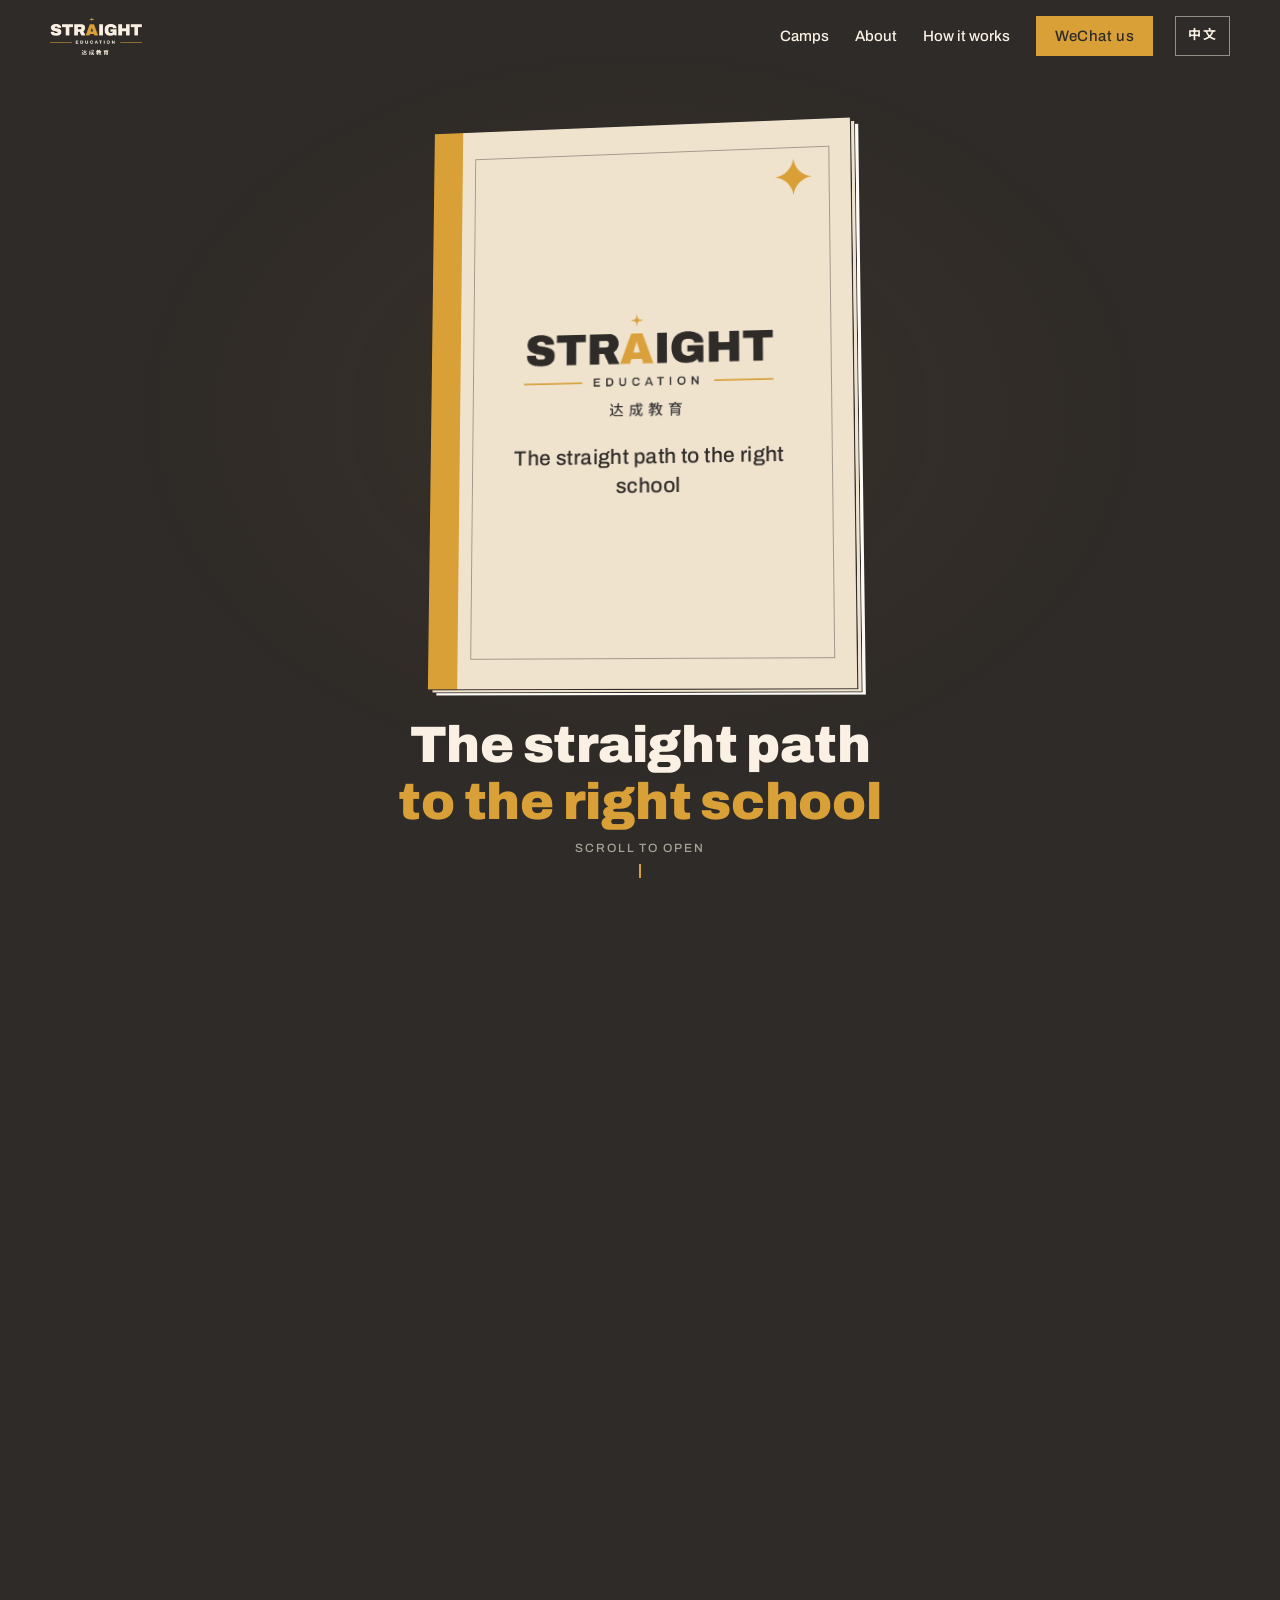
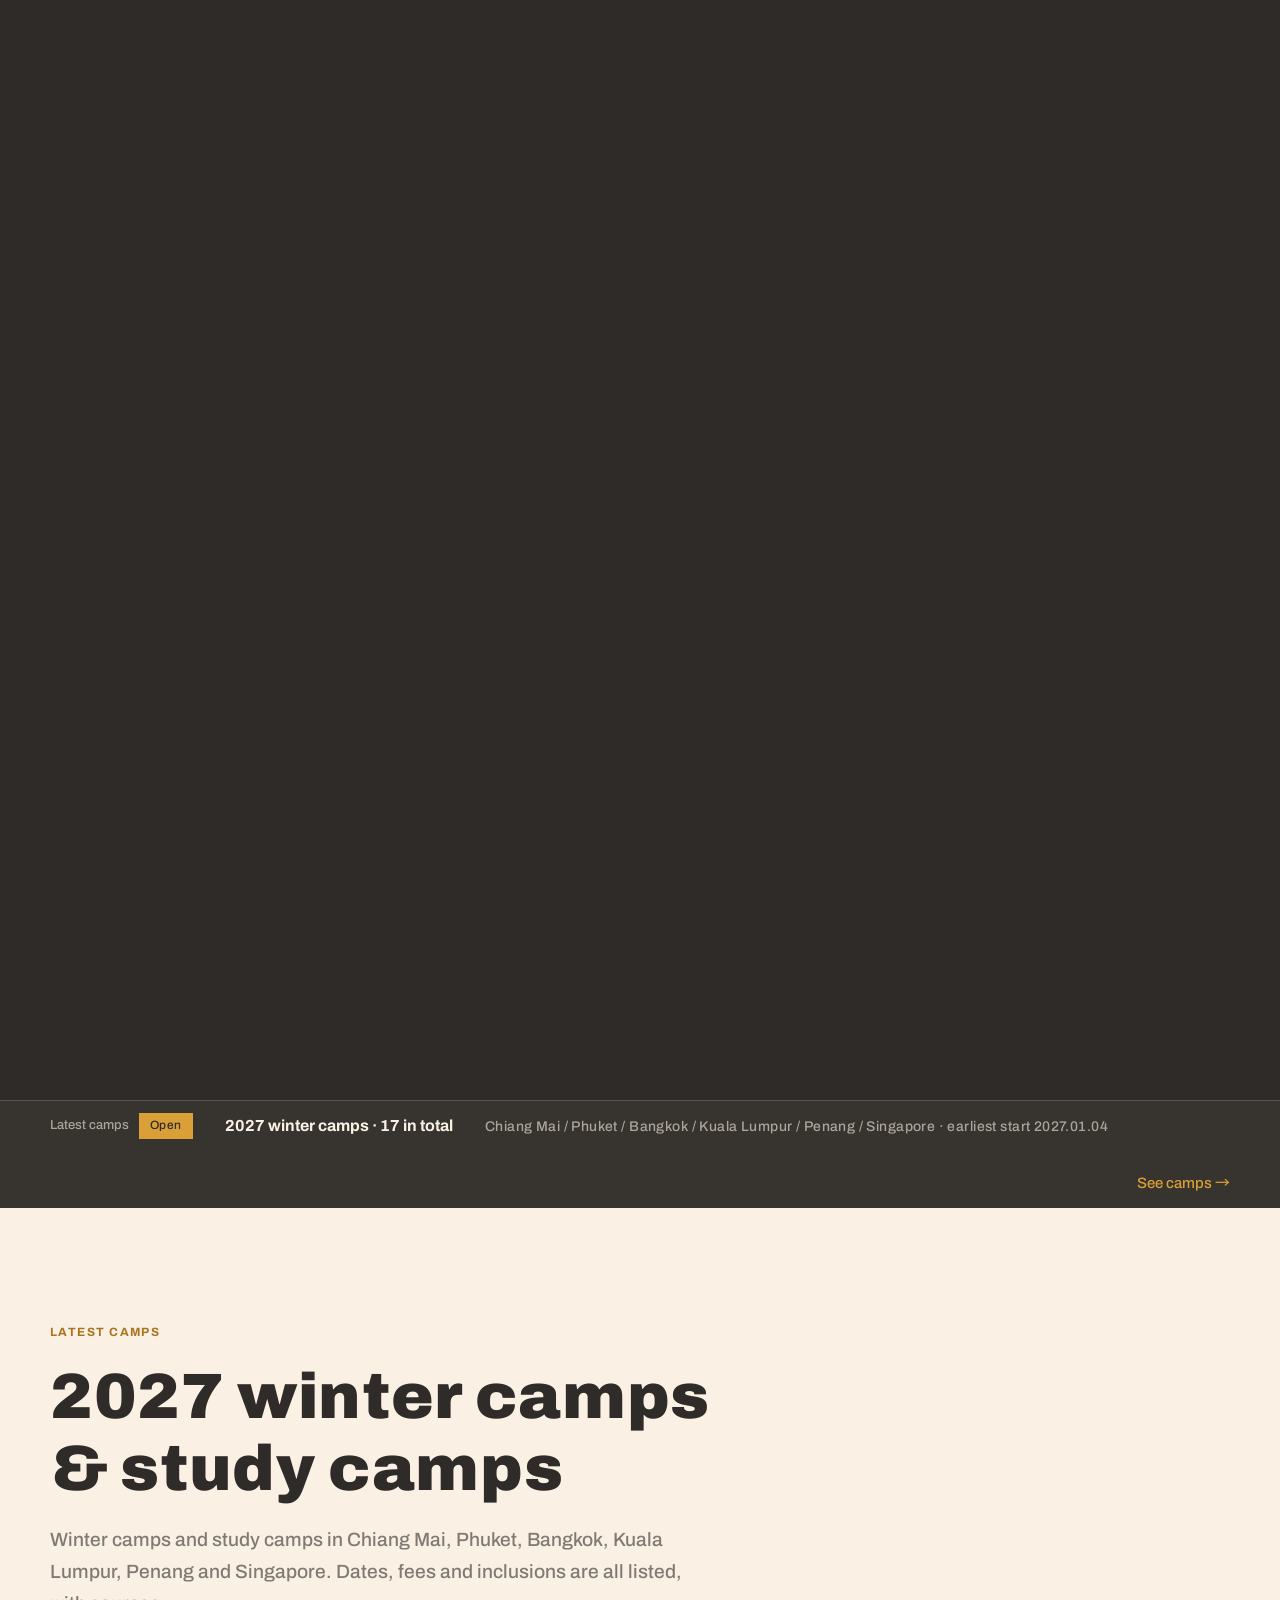
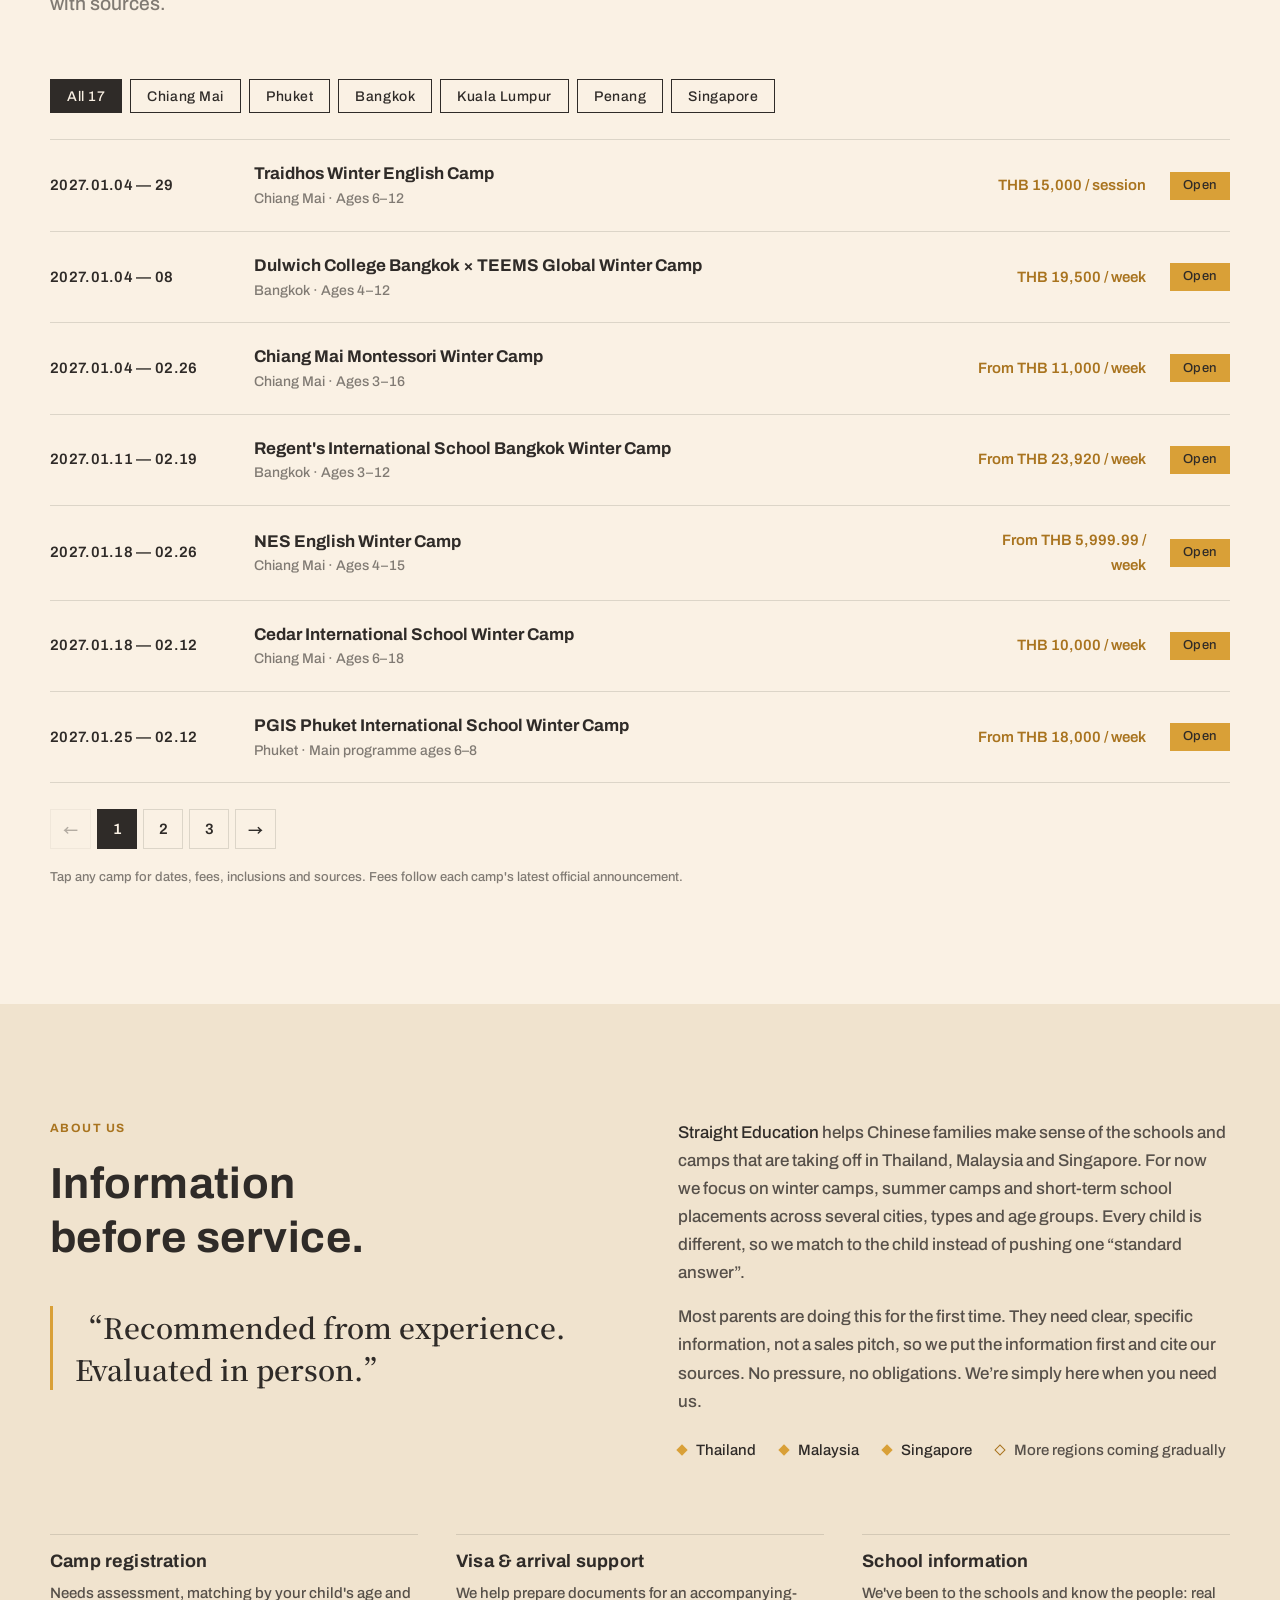
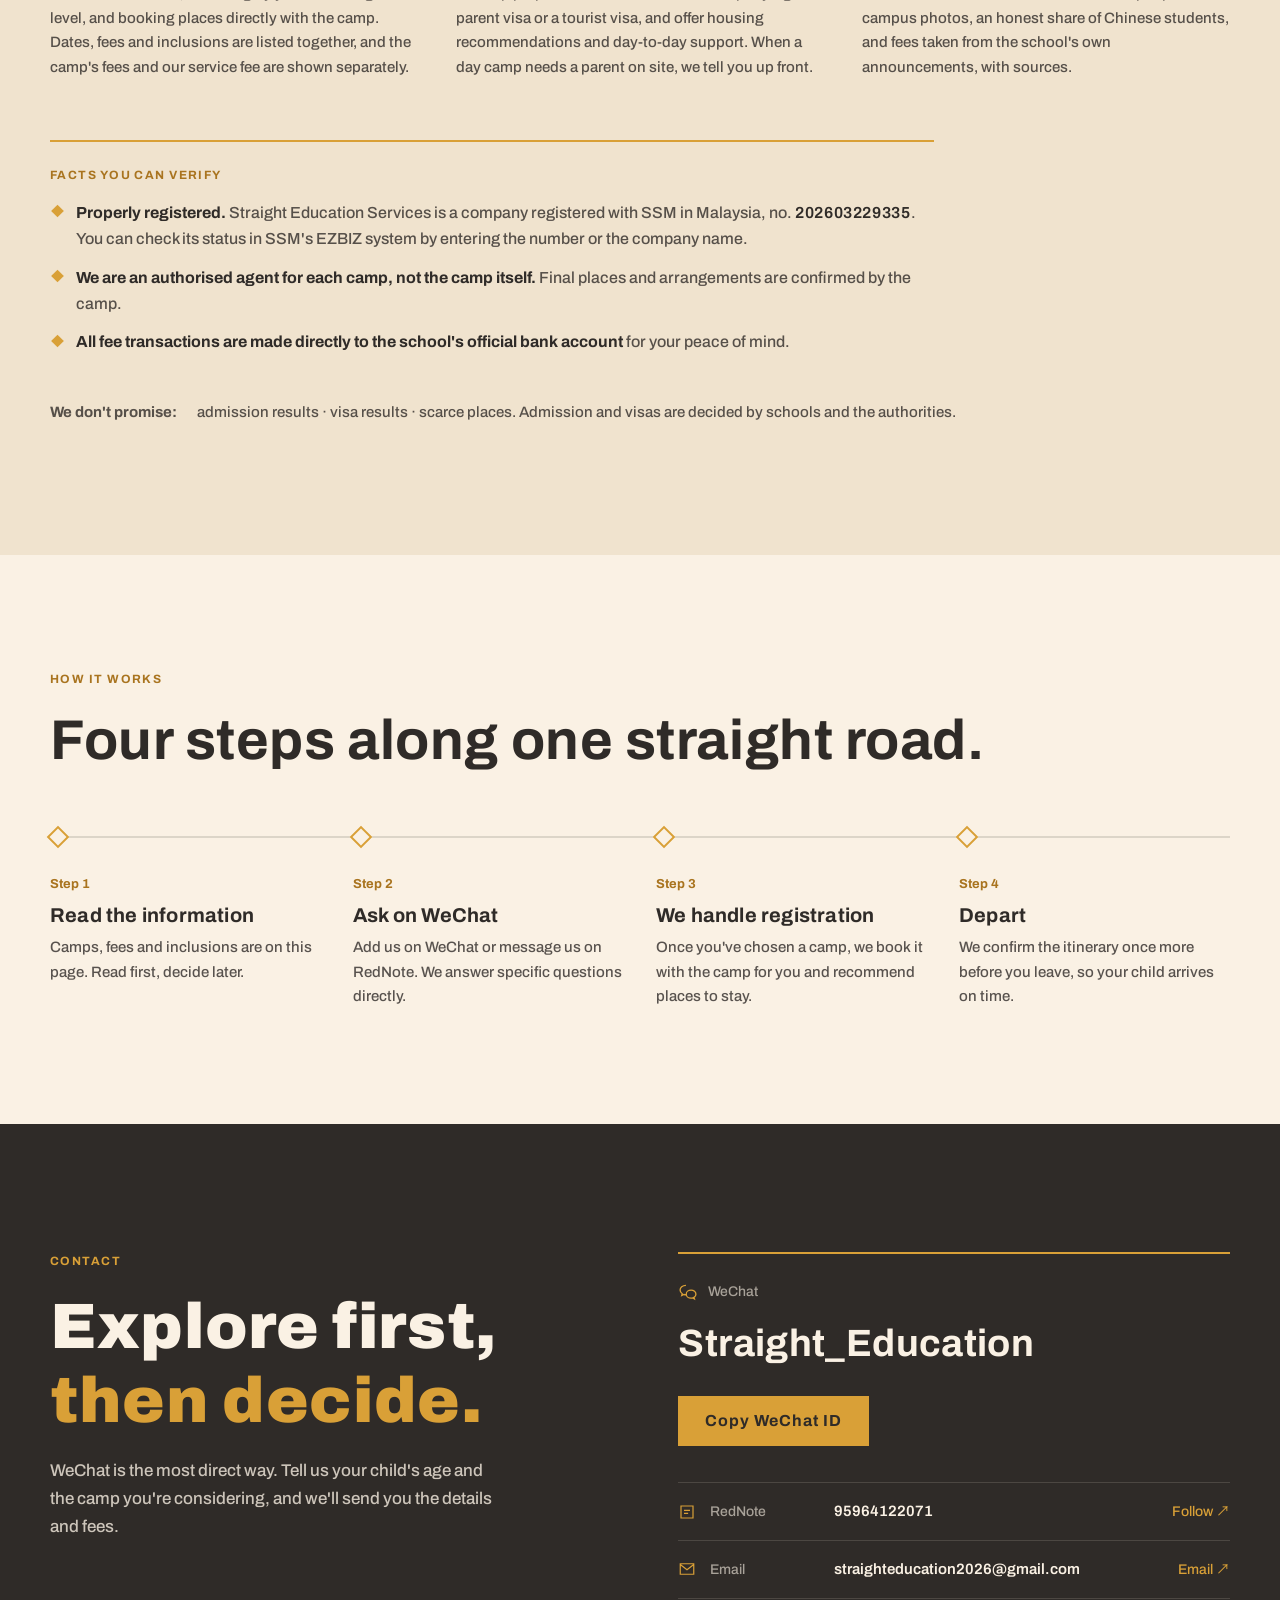
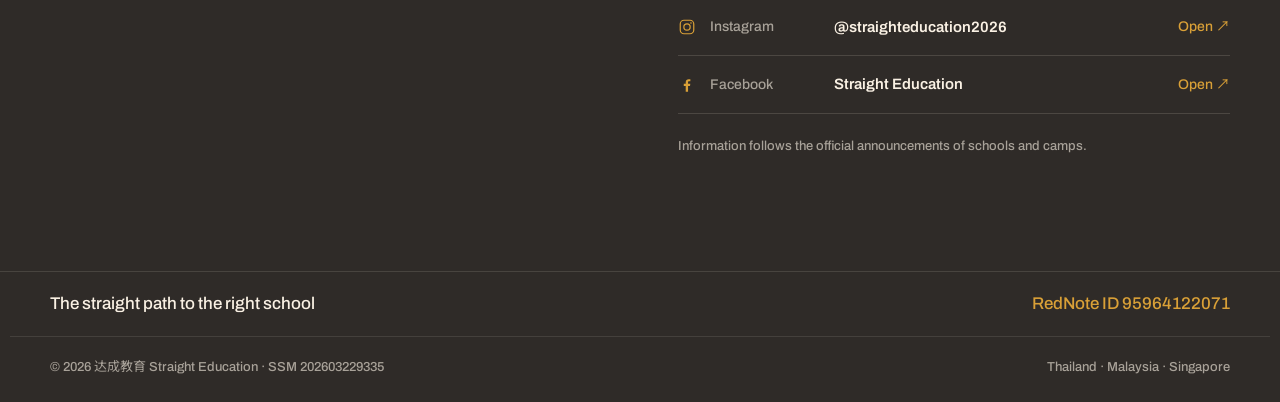
==== en/index.html @ a324c72c "Add files via upload" ====
<!doctype html>
<html lang="en">
<head>
<meta charset="utf-8">
<meta name="viewport" content="width=device-width, initial-scale=1, viewport-fit=cover">
<title>Straight Education 达成教育 · Winter Camps &amp; Study Camps in Thailand, Malaysia &amp; Singapore</title>
<meta name="description" content="Straight Education lists winter camps and study camps in Thailand, Malaysia and Singapore for Chinese families, and helps you find the right camp or school. Dates, fees and inclusions are all listed, with sources.">
<meta name="theme-color" content="#2F2B28">
<meta name="color-scheme" content="only light">
<meta name="supported-color-schemes" content="light">
<script>window.__lang="en";window.__static="en";</script>
<link rel="canonical" href="https://straighteducation.com/en/">
<link rel="alternate" hreflang="zh-CN" href="https://straighteducation.com/">
<link rel="alternate" hreflang="en" href="https://straighteducation.com/en/">
<link rel="alternate" hreflang="x-default" href="https://straighteducation.com/">
<meta name="robots" content="index, follow, max-image-preview:large">
<meta property="og:type" content="website">
<meta property="og:url" content="https://straighteducation.com/en/">
<meta property="og:site_name" content="达成教育 Straight Education">
<meta property="og:locale" content="en_US">
<meta property="og:locale:alternate" content="zh_CN">
<meta name="twitter:card" content="summary">
<script type="application/ld+json">{"@context":"https://schema.org","@type":"EducationalOrganization","name":"Straight Education 达成教育","alternateName":["Straight Education","Straight Education Services"],"url":"https://straighteducation.com/en/","logo":"https://straighteducation.com/assets/icon-light.png","description":"为中国家庭整理泰国、马来西亚与新加坡的游学营与择校信息。Winter camps, study camps and school information in Thailand, Malaysia and Singapore for Chinese families.","email":"straighteducation2026@gmail.com","areaServed":["TH","MY","SG","CN"],"knowsLanguage":["zh-CN","en"]}</script>
<meta name="keywords" content="Straight Education,winter camp,study camp,Thailand winter camp,Malaysia study camp,Singapore study camp,Chiang Mai,Phuket,Bangkok,Kuala Lumpur,Penang,达成教育">
<meta property="og:title" content="Straight Education · Winter &amp; Study Camps in Thailand, Malaysia &amp; Singapore">
<meta property="og:description" content="The straight path to the right school. Winter camps, study camps and school information in Thailand, Malaysia and Singapore.">
<meta property="og:image" content="https://straighteducation.com/assets/icon-light.png">
<link rel="icon" href="/assets/favicon.png">
<link rel="apple-touch-icon" href="/assets/apple-touch-icon.png">
<link rel="stylesheet" href="/fonts/fonts.css">
<!-- CJK web fonts load without blocking; phones fall back to PingFang / YaHei instantly (Google may be slow or blocked in mainland China) -->
<link rel="stylesheet" href="https://fonts.googleapis.com/css2?family=Noto+Sans+SC:wght@400;500;700;900&family=Noto+Serif+SC:wght@600&display=swap" media="print" onload="this.media='all'">
<link rel="stylesheet" href="/styles.css?v=202610061500">
<style>
  :root { color-scheme: only light; }
  html.pre-en body { visibility: hidden; }
  :root { --body: rgba(47, 43, 40, .8); }
  .dark { --body: rgba(250, 241, 228, .78); }
  p { color: var(--body); }
  [hidden] { display: none !important; }
  .seo-camps { list-style: none; margin: 0; padding: 0; }
  .seo-camps li { padding: 18px 0; border-bottom: 1px solid var(--ink-14); color: var(--body); line-height: 1.6 }
  .seo-camps strong { color: var(--ink) }


  /* language switch + English typography */
  .nav-right { display: flex; align-items: center; gap: 22px; }
  .lang { font-family: var(--en); font-weight: 700; font-size: 13px; letter-spacing: .1em; color: var(--cream); background: none; border: 1.5px solid rgba(250, 241, 228, .5); min-height: 40px; min-width: 54px; padding: 0 12px; cursor: pointer; transition: color .3s, border-color .3s, background .3s; }
  .lang:hover { border-color: var(--gold); color: var(--gold); }
  .nav.solid .lang, .nav.open .lang { color: var(--ink); border-color: rgba(47, 43, 40, .5); }
  .nav.solid .lang:hover, .nav.open .lang:hover { border-color: var(--deep-gold); color: var(--deep-gold); }
  html[lang="en"] { --sans: "Archivo", "Noto Sans SC", system-ui, -apple-system, "Segoe UI", sans-serif; }
  html[lang="en"] body { letter-spacing: 0; line-height: 1.65; }
  html[lang="en"] .stage-foot h1 { white-space: normal; text-wrap: balance; font-size: clamp(26px, 4vw, 54px); line-height: 1.12; max-width: 17em; margin: 0 auto; }
  html[lang="en"] .front .cv-line { white-space: normal; text-align: center; line-height: 1.4; letter-spacing: .02em; }
  html[lang="en"] .eyebrow, html[lang="en"] .proof-h { letter-spacing: .12em; text-transform: uppercase; font-family: var(--en); font-size: 12px; }
  html[lang="en"] .hint { text-transform: uppercase; }
  html[lang="en"] .camp-head h2, html[lang="en"] .about h2, html[lang="en"] .sec-title h2, html[lang="en"] .contact h2 { text-wrap: balance; }
  html[lang="en"] .quote { font-family: var(--serif), Georgia, serif; font-size: clamp(20px, 2.2vw, 28px); line-height: 1.5; }
  html[lang="en"] .crow .t { font-size: 17px; }
  html[lang="en"] .nav-links { gap: 26px; }
  html[lang="en"] .pgc h2, html[lang="en"] .pgc h3 { line-height: 1.2; }
  html[lang="en"] .book { font-size: calc(var(--W) / 18.5); }
  html[lang="en"] .pgc .kk b { white-space: normal; }

  /* ---------- nav ---------- */
  .skip { position: absolute; left: 12px; top: -60px; z-index: 100; background: var(--gold); color: var(--ink); padding: 10px 16px; font-weight: 700; text-decoration: none; }
  .skip:focus { top: 12px; }
  .nav { position: fixed; inset: 0 0 auto; z-index: 50; transition: background .4s, transform .45s var(--ease); }
  .nav .wrap { display: flex; align-items: center; justify-content: space-between; height: 72px; }
  .nav .brand { display: block; height: 38px; width: 100px; position: relative; }
  .nav .brand img { height: 38px; width: auto; position: absolute; left: 0; top: 0; transition: opacity .35s; }
  .nav .brand .on-light { opacity: 0; }
  .nav.scrolled:not(.solid):not(.open) { background: rgba(47, 43, 40, .97); }
  .nav.solid { background: rgba(250, 241, 228, .96); backdrop-filter: blur(10px); -webkit-backdrop-filter: blur(10px); }
  .nav.solid .brand .on-dark { opacity: 0; }
  .nav.solid .brand .on-light { opacity: 1; }
  .nav.hide { transform: translateY(-100%); }
  .progress { position: absolute; left: 0; right: 0; bottom: 0; height: 2px; background: var(--ink-14); opacity: 0; transition: opacity .4s; }
  .nav.solid .progress { opacity: 1; }
  .progress i { position: absolute; inset: 0; background: var(--gold); transform-origin: left; transform: scaleX(var(--p, 0)); }
  .nav-links { display: flex; align-items: center; gap: 32px; }
  .nav-links a { text-decoration: none; font-size: 15px; color: var(--cream); position: relative; padding: 8px 0; transition: color .3s; }
  .nav.solid .nav-links a { color: var(--ink); }
  .nav-links a:not(.chip)::after { content: ""; position: absolute; left: 0; right: 0; bottom: 0; height: 2px; background: var(--gold); transform: scaleX(0); transform-origin: left; transition: transform .35s var(--ease); }
  .nav-links a:not(.chip):hover::after, .nav-links a.active::after { transform: scaleX(1); }
  .nav-links .chip { color: var(--ink) !important; height: 40px; padding: 0 18px; }
  .menu-btn { display: none; background: none; border: 0; width: 44px; height: 44px; cursor: pointer; position: relative; }
  .menu-btn span { position: absolute; left: 11px; right: 11px; height: 2px; background: var(--cream); transition: transform .3s, top .3s, background .3s; }
  .nav.solid .menu-btn span, .nav.open .menu-btn span { background: var(--ink); }
  .menu-btn span:nth-child(1) { top: 17px; } .menu-btn span:nth-child(2) { top: 25px; }
  .nav.open .menu-btn span:nth-child(1) { top: 21px; transform: rotate(45deg); }
  .nav.open .menu-btn span:nth-child(2) { top: 21px; transform: rotate(-45deg); }

  /* ---------- shared ---------- */
  .split .ln { display: block; overflow: hidden; padding-bottom: .1em; margin-bottom: -.1em; }
  .split .ln > span { display: inline-block; transform: translateY(105%); transition: transform .9s var(--ease); transition-delay: calc(var(--i, 0) * .08s); }
  .split.in .ln > span { transform: none; }
  .hair { display: block; height: 1px; background: var(--line); transform-origin: left; transform: scaleX(0); transition: transform 1.1s var(--ease); transition-delay: var(--d, 0s); }
  .in .hair, .hair.in { transform: scaleX(1); }
  .eyebrow { font-family: var(--sans); letter-spacing: .08em; font-size: 14px; font-weight: 700; }
  section.block { padding: clamp(72px, 9vw, 120px) 0; position: relative; }
  .sec-title { margin-bottom: clamp(32px, 4vw, 52px); }
  .copied { background: var(--ink) !important; border-color: var(--ink) !important; color: var(--gold) !important; }
  .dark .copied { background: var(--cream) !important; border-color: var(--cream) !important; color: var(--ink) !important; }

  /* ---------- hero: a book whose pages turn as you scroll (dark ground) ---------- */
  .hero { position: relative; }
  .book-scroll { position: relative; height: 300vh; }
  .stage { position: sticky; top: 0; height: 100vh; height: 100svh; overflow: hidden; -webkit-perspective: 2600px; perspective: 2600px; perspective-origin: 50% 35%;
    --o0: 0; --g: 0; --hint: 1; --R: 1.32; --W: min(44vw, 430px, calc((100svh - 330px) / 1.32));
    display: flex; flex-direction: column; align-items: center; padding-top: 88px; }
  .stage-top { position: relative; z-index: 3; text-align: center; padding: 0 var(--gutter); }
  .stage-top .kicker { margin: 0 0 12px; font-size: 14px; color: var(--cream); display: inline-flex; align-items: center; gap: 10px; }
  .stage-top .kicker .star { width: 18px; height: 18px; color: var(--gold); }
  .stage-top .kicker .en { font-size: 11px; font-weight: 700; color: var(--cream-60); }
  .stage-top h1 { font-size: clamp(30px, 5vw, 68px); font-weight: 900; line-height: 1.15; color: var(--cream); letter-spacing: -.005em; word-break: keep-all; white-space: nowrap; }
  .stage-top h1 .gold { color: var(--gold); }
  .stage-foot { position: relative; z-index: 3; text-align: center; padding: 0 var(--gutter) 22px; }
  .stage-foot h1 { font-size: clamp(30px, 4.6vw, 62px); font-weight: 900; line-height: 1.15; color: var(--cream); letter-spacing: -.005em; word-break: keep-all; white-space: nowrap; }
  .stage-foot h1 .gold { color: var(--gold); }
  .stage-foot .ln { display: inline-block; overflow: hidden; vertical-align: top; padding-bottom: .1em; }
  .stage-foot .ln > span { display: inline-block; transform: translateY(105%); transition: transform 1s var(--ease); }
  .stage-foot .ln:nth-child(2) > span { transition-delay: .15s; }
  .hero.ready .stage-foot .ln > span { transform: none; }
  .glow { position: absolute; left: 50%; top: 46%; width: calc(var(--W) * 4.4); height: calc(var(--W) * 3.2); transform: translate(-50%, -50%) scale(calc(.55 + var(--g) * .55)); opacity: calc(.18 + var(--g) * .82);
    background: radial-gradient(closest-side, rgba(217, 160, 55, .36), rgba(217, 160, 55, .12) 55%, rgba(217, 160, 55, 0) 100%); pointer-events: none; z-index: 1; }
  .book-wrap { transform-style: preserve-3d; position: relative; z-index: 2; flex: 1; width: 100%; display: flex; align-items: center; justify-content: center; margin: 6px 0 4px; }
  .book { position: relative; width: var(--W); height: calc(var(--W) * var(--R)); transform-style: preserve-3d; -webkit-transform-style: preserve-3d; font-size: calc(var(--W) / 17);
    transform: translateX(calc(var(--W) * .5 * var(--o0))) rotateX(calc((1 - var(--o0)) * 9deg)) rotateY(calc((1 - var(--o0)) * -10deg)); }
  .pg, .face { --body: rgba(47, 43, 40, .8); --fg: var(--ink); --fg-2: var(--ink-60); --line: var(--ink-14); --stroke: var(--ink); --accent: var(--deep-gold); color: var(--ink); }
  .pg { position: absolute; inset: 0; background: var(--card); border: 1.5px solid var(--ink); }
  .pg.under1 { transform: translate(4px, 3px); background: var(--sand); }
  .pg.under2 { transform: translate(8px, 6px); background: var(--card); }
  .leaf { position: absolute; inset: 0; transform-origin: left center; transform-style: preserve-3d; -webkit-transform-style: preserve-3d; will-change: transform; }
  .leaf.l0 { transform: translateZ(2px) rotateY(calc(var(--o0) * -180deg)); }
  .stage.idle .leaf.l0 { animation: peek 3.6s ease-in-out infinite; }
  @keyframes peek { 0%, 100% { transform: translateZ(2px) rotateY(0); } 45% { transform: translateZ(2px) rotateY(-11deg); } }
  .face { position: absolute; inset: 0; backface-visibility: hidden; -webkit-backface-visibility: hidden; transform: rotateY(0deg) translateZ(1px); -webkit-transform: rotateY(0deg) translateZ(1px); border: 1.5px solid var(--ink); background: var(--card); }
  .face.b { transform: rotateY(180deg) translateZ(1px); -webkit-transform: rotateY(180deg) translateZ(1px); }
  /* belt and braces: never rely only on backface-visibility (Safari) — hide whichever side faces away */
  .stage.flipped .leaf .front { visibility: hidden; }
  .stage:not(.flipped) .leaf .face.b { visibility: hidden; }
  .pgc { padding: 8% 9%; display: flex; flex-direction: column; justify-content: center; gap: .55em; }
  .pg.base { display: flex; flex-direction: column; justify-content: center; gap: .55em; padding: 8% 9%; }
  .pgc h2, .pgc h3 { font-size: 1.55em; line-height: 1.3; font-weight: 900; }
  .pgc h3 .gold { color: var(--deep-gold); }
  .pgc .sub { font-size: 1em; color: var(--body); margin: 0; line-height: 1.65; }
  .pgc .lbl { font-size: .95em; color: var(--ink-60); display: flex; align-items: center; gap: .6em; flex-wrap: wrap; margin: 0; }
  .pgc .lbl .chip { height: 1.9em; font-size: .85em; padding: 0 .8em; }
  .pgc .kk { display: flex; align-items: center; flex-wrap: wrap; gap: .3em .6em; font-size: .95em; margin: 0; }
  .pgc .kk b { white-space: nowrap; }
  .pgc .kk .star { width: 1.3em; height: 1.3em; color: var(--gold); flex: none; }
  .pgc .kk .en { font-size: .8em; font-weight: 700; color: var(--ink-60); }
  .pgc .btns { display: flex; gap: .6em; flex-wrap: wrap; margin-top: .5em; }
  .pgc .btn { min-height: 2.9em; padding: 0 1.1em; font-size: 1em; white-space: nowrap; }
  .pgc .regions { margin-top: .3em; font-size: .95em; gap: .3em 1em; }
  .city { margin: 0 0 .25em; display: flex; align-items: baseline; gap: .6em; flex-wrap: wrap; }
  .city b { font-size: 1.25em; font-weight: 900; }
  .city .en { font-size: .78em; font-weight: 700; color: var(--ink-60); letter-spacing: .1em; }
  .city .n { margin-left: auto; font-family: var(--en); font-weight: 700; color: var(--deep-gold); font-size: .95em; }
  .cl { list-style: none; margin: 0 0 .9em; padding: 0; display: grid; gap: .15em; font-size: .95em; }
  .cl li { position: relative; padding-left: 1.3em; line-height: 1.6; }
  .cl li::before { content: ""; position: absolute; left: .15em; top: .78em; width: .45em; height: .45em; background: var(--gold); transform: translateY(-50%) rotate(45deg); }
  .steps-b { list-style: none; margin: 0; padding: 0; display: grid; gap: .7em; counter-reset: sb; }
  .steps-b li { counter-increment: sb; position: relative; padding-left: 2.3em; line-height: 1.5; }
  .steps-b li::before { content: counter(sb); position: absolute; left: 0; top: -.05em; width: 1.6em; height: 1.6em; display: grid; place-items: center; background: var(--gold); color: var(--ink); font-family: var(--en); font-weight: 700; font-size: .85em; }
  .steps-b b { display: block; font-weight: 700; }
  .steps-b span { font-size: .9em; color: var(--body); }
  .wx-id { font-family: var(--en); font-weight: 700; font-size: 1.35em; margin: 0; word-break: break-all; }
  .front { background: var(--sand); display: flex; flex-direction: column; align-items: center; justify-content: center; gap: 1.1em; padding: 12% 10% 10% 14%; }
  .front::before { content: ""; position: absolute; left: 0; top: 0; bottom: 0; width: 7%; background: var(--gold); }
  .front::after { content: ""; position: absolute; inset: 5% 5% 5% 10%; border: 1px solid rgba(47, 43, 40, .4); pointer-events: none; }
  .front img { width: 78%; height: auto; position: relative; z-index: 1; }
  .front .cv-line { font-size: .9em; font-weight: 500; letter-spacing: .06em; white-space: nowrap; position: relative; z-index: 1; }
  .front .cv-star { position: absolute; right: 9%; top: 7%; width: 1.6em; height: 1.6em; color: var(--gold); z-index: 1; }
  .ribbon { position: absolute; right: 14%; bottom: -7%; width: 7%; height: 14%; background: var(--gold); clip-path: polygon(0 0, 100% 0, 100% 100%, 50% 80%, 0 100%); z-index: 0; }
  .gutter { position: absolute; left: 0; top: 2%; bottom: 2%; width: 2px; margin-left: -1px; background: var(--gold); opacity: var(--g); z-index: 9; pointer-events: none; }
  .spark { position: absolute; z-index: 3; width: 14px; height: 14px; color: var(--gold); opacity: 0; pointer-events: none; }
  .stage.lit .spark { animation: rise 5s ease-in-out infinite; animation-delay: var(--d); }
  @keyframes rise { 0% { opacity: 0; transform: translateY(24px) scale(.4) rotate(0); } 25% { opacity: .95; } 100% { opacity: 0; transform: translateY(-90px) scale(1.1) rotate(80deg); } }
  .hint { margin: 8px 0 0; font-size: 12px; color: var(--cream-60); letter-spacing: .16em; opacity: var(--hint); pointer-events: none; }
  .hint i { display: block; width: 1.5px; height: 14px; background: var(--gold); margin: 5px auto 0; transform-origin: top; animation: cue 2.4s var(--ease) infinite; }
  @keyframes cue { 0% { transform: scaleY(0); opacity: 1; } 60% { transform: scaleY(1); opacity: 1; } 100% { transform: scaleY(1); opacity: 0; } }
  .next-bar { position: relative; z-index: 2; display: block; text-decoration: none; color: var(--cream); border-top: 1px solid rgba(250, 241, 228, .16); background: rgba(250, 241, 228, .04); transition: background .35s; }
  .next-bar .wrap { display: flex; align-items: center; gap: clamp(14px, 2.5vw, 32px); min-height: 72px; padding-top: 12px; padding-bottom: 12px; flex-wrap: wrap; }
  .nb-label { display: inline-flex; align-items: center; gap: 10px; font-size: 13px; color: var(--cream-60); }
  .nb-label .chip { height: 26px; font-size: 12px; padding: 0 10px; }
  .nb-title { font-weight: 700; font-size: 16px; }
  .nb-meta { font-family: var(--en); font-weight: 500; font-size: 14px; color: var(--cream-60); letter-spacing: .03em; }
  .nb-go { margin-left: auto; color: var(--gold); font-weight: 500; font-size: 15px; white-space: nowrap; }
  .nb-go .arrow { display: inline-block; transition: transform .3s var(--ease); }
  .next-bar:hover { background: rgba(250, 241, 228, .08); }
  .next-bar:hover .nb-go .arrow { transform: translateX(5px); }
  .stagger > * { opacity: 0; transform: translateY(12px); transition: opacity .7s var(--ease), transform .7s var(--ease); transition-delay: calc(var(--k, 0) * .07s + .35s); }
  .hero.ready .stagger > * { opacity: 1; transform: none; }
  .no-motion .book-scroll { height: auto; }
  .no-motion .stage { position: relative; height: auto; min-height: 100svh; padding-bottom: 20px; }
  .no-motion .hint { display: none; }
  .no-motion .book { animation: none; }
  .no-motion .stage.idle .leaf.l0 { animation: none; }
  .no-motion .stage-foot .ln > span { transform: none; }

  /* ---------- latest camp (section 2, cream) ---------- */
  .camp-head { margin-bottom: clamp(36px, 5vw, 60px); }
  .camp-head .eyebrow { display: flex; gap: 12px; align-items: center; }
  .camp-head h2 { font-size: clamp(34px, 5vw, 64px); font-weight: 900; line-height: 1.12; word-break: keep-all; text-wrap: balance; }
  .camp-head h2 .loc { color: var(--deep-gold); }
  .camp-head .title-en { font-family: var(--en); font-weight: 600; letter-spacing: .14em; text-transform: uppercase; font-size: 13px; color: var(--ink-60); margin-top: 14px; }
  .spec { margin: 0; border-top: 2px solid var(--gold); }
  .spec > div { display: grid; grid-template-columns: 84px 1fr; gap: 16px; align-items: baseline; padding: 15px 0; border-bottom: 1px solid var(--ink-14); }
  .spec dt { font-size: 14px; color: var(--ink-60); }
  .spec dd { margin: 0; font-family: var(--en); font-weight: 600; font-size: clamp(17px, 1.5vw, 20px); color: var(--ink); letter-spacing: .02em; }
  .spec dd.zh { font-family: var(--sans); font-weight: 500; font-size: 15px; letter-spacing: 0; line-height: 1.6; }
  .spec dd.price { color: var(--deep-gold); }
  .stagger > * { opacity: 0; transform: translateY(12px); transition: opacity .7s var(--ease), transform .7s var(--ease); transition-delay: calc(var(--k, 0) * .07s + .35s); }
  .hero.ready .stagger > * { opacity: 1; transform: none; }

  /* ---------- camp details ---------- */
  .detail { display: grid; grid-template-columns: 1fr 1.05fr; gap: clamp(36px, 6vw, 96px); align-items: start; }
  .detail h2 { font-size: clamp(28px, 3.4vw, 44px); line-height: 1.25; }
  .detail .summary { font-size: 17px; margin: 18px 0 0; max-width: 32em; }
  .kv { margin: 30px 0 0; }
  .kv > div { display: grid; grid-template-columns: 96px 1fr; gap: 16px; padding: 16px 0; border-top: 1px solid var(--ink-14); }
  .kv > div:last-child { border-bottom: 1px solid var(--ink-14); }
  .kv dt { font-weight: 500; font-size: 15px; }
  .kv dd { margin: 0; color: var(--body); font-size: 15px; }
  .detail .actions { display: flex; flex-wrap: wrap; gap: 12px; margin-top: 30px; }
  .detail .src { font-size: 13px; color: var(--ink-60); margin-top: 16px; }
  .detail .dtable { font-size: 15px; }
  .detail .dtable td:first-child { width: 26%; font-weight: 500; white-space: nowrap; }
  .dtable .dt { white-space: nowrap; }
  .detail .dtable tbody tr { opacity: 0; transform: translateY(8px); transition: opacity .6s var(--ease), transform .6s var(--ease); transition-delay: calc(var(--k, 0) * .07s + .1s); }
  .detail .in .dtable tbody tr, .no-motion .detail .dtable tbody tr { opacity: 1; transform: none; }
  .camp-photo { grid-column: 1 / -1; aspect-ratio: 21 / 9; overflow: hidden; background: var(--ink); }
  .camp-photo img { width: 100%; height: 100%; object-fit: cover; }
  .more-camps { margin-top: clamp(56px, 7vw, 88px); }
  .more-camps h3 { font-size: 15px; margin: 0 0 6px; }
  .filters { display: flex; flex-wrap: wrap; gap: 8px; margin-bottom: 26px; }
  .filters .chip { cursor: pointer; background: none; font-family: inherit; }
  .filters .chip:hover { border-color: var(--deep-gold); }
  .filters .chip.on { background: var(--ink); color: var(--cream); border-color: var(--ink); }
  .clist { border-bottom: 1px solid var(--ink-14); }
  .crow { width: 100%; display: grid; grid-template-columns: 180px 1fr 180px auto; gap: 24px; align-items: center; padding: 22px 0; background: none; border: 0; border-top: 1px solid var(--ink-14); text-align: left; cursor: pointer; font: inherit; color: var(--ink); }
  .crow .when { font-family: var(--en); font-weight: 600; font-size: 15px; color: var(--ink); letter-spacing: .02em; }
  .crow .t { font-size: 18px; font-weight: 700; line-height: 1.4; transition: transform .4s var(--ease), color .3s; }
  .crow .t small { display: block; font-size: 14px; font-weight: 400; color: var(--ink-60); margin-top: 3px; }
  .crow .pr { font-family: var(--en); font-weight: 600; font-size: 15px; color: var(--deep-gold); text-align: right; }
  .crow:hover .t { transform: translateX(6px); color: var(--deep-gold); }
  .crow.past { opacity: .55; }
  .pager { display: flex; align-items: center; gap: 6px; margin-top: 26px; font-family: var(--en); }
  .pager[hidden] { display: none; }
  .pager button { min-width: 40px; height: 40px; padding: 0 12px; border: 1px solid var(--ink-14); background: none; color: var(--ink); font: 600 15px var(--en); cursor: pointer; transition: border-color .2s, background .2s, color .2s; }
  .pager button:hover:not(:disabled):not(.on) { border-color: var(--deep-gold); color: var(--deep-gold); }
  .pager button.on { background: var(--ink); border-color: var(--ink); color: var(--cream); cursor: default; }
  .pager button:disabled { opacity: .35; cursor: default; }
  .clist-note { font-size: 13px; color: var(--ink-60); margin: 18px 0 0; }

  dialog.camp-dlg { border: 0; border-top: 6px solid var(--gold); padding: clamp(28px, 4vw, 48px); max-width: min(1000px, calc(100vw - 32px)); width: 100%; background: var(--cream); color: var(--ink); max-height: calc(100vh - 40px); }
  dialog.camp-dlg::backdrop { background: rgba(47, 43, 40, .6); }
  dialog.camp-dlg[open] { animation: dlg .4s var(--ease); }
  @keyframes dlg { from { opacity: 0; transform: translateY(14px); } }
  dialog .dtable tbody tr { opacity: 1 !important; transform: none !important; }
  .dlg-close { position: absolute; right: 8px; top: 8px; width: 44px; height: 44px; border: 0; background: none; color: var(--ink); cursor: pointer; font-size: 26px; }
  .gallery { grid-column: 1 / -1; display: grid; grid-template-columns: repeat(auto-fill, minmax(140px, 1fr)); gap: 8px; }
  .gallery img { aspect-ratio: 1; object-fit: cover; width: 100%; }

  /* ---------- about (sand) ---------- */
  .about { background: var(--sand); }
  .about-grid { display: grid; grid-template-columns: 1fr 1fr; gap: clamp(36px, 6vw, 96px); align-items: start; }
  .about h2 { font-size: clamp(28px, 3.4vw, 44px); line-height: 1.25; }
  .about .copy p { font-size: 17px; margin: 0 0 16px; }
  .about .copy p strong { color: var(--ink); font-weight: 500; }
  .quote { margin: clamp(28px, 4vw, 40px) 0 0; padding-left: 22px; border-left: 3px solid var(--gold); font-family: var(--serif); font-weight: 600; font-size: clamp(22px, 2.4vw, 30px); line-height: 1.6; color: var(--ink); }
  .does { display: grid; grid-template-columns: repeat(3, 1fr); gap: clamp(24px, 3vw, 40px); margin-top: clamp(48px, 6vw, 72px); }
  .does h3 { font-size: 18px; margin: 16px 0 8px; }
  .does p { font-size: 15px; margin: 0; }
  .proof { margin-top: clamp(40px, 5vw, 60px); padding-top: 24px; border-top: 2px solid var(--gold); max-width: 52em; }
  .proof-h { font-size: 14px; font-weight: 700; color: var(--deep-gold); margin: 0 0 14px; letter-spacing: .06em; }
  .proof .diamonds { gap: 12px; font-size: 16px; }
  .proof li { color: var(--body); }
  .proof li b { color: var(--ink); font-weight: 700; }
  .proof .en { letter-spacing: .04em; font-weight: 600; color: var(--ink); }
  .nopromise { margin-top: clamp(32px, 4vw, 44px); display: flex; flex-wrap: wrap; gap: 8px 20px; align-items: baseline; font-size: 15px; }
  .nopromise b { font-weight: 700; }
  .nopromise span { color: var(--body); }
  .regions { display: flex; flex-wrap: wrap; gap: 8px 24px; margin-top: 22px; font-size: 15px; }
  .regions .r { display: inline-flex; align-items: center; gap: 10px; }
  .regions .r::before { content: ""; width: 8px; height: 8px; background: var(--gold); transform: rotate(45deg); }
  .regions .soon { color: var(--body); }
  .regions .soon::before { background: none; border: 1.5px solid var(--deep-gold); }

  /* ---------- process ---------- */
  .steps { display: grid; grid-template-columns: repeat(4, 1fr); gap: 32px; position: relative; }
  .steps-line { position: absolute; left: 0; right: 0; top: 11px; height: 2px; background: var(--ink-14); }
  .steps-line i { position: absolute; inset: 0; background: var(--gold); transform-origin: left; transform: scaleX(var(--p, 0)); }
  .step { position: relative; padding-top: 44px; }
  .step::before { content: ""; position: absolute; left: 0; top: 4px; width: 16px; height: 16px; background: var(--cream); border: 2px solid var(--gold); transform: rotate(45deg); transition: background .4s; }
  .step.lit::before { background: var(--gold); }
  .step .n { font-size: 13px; font-weight: 700; color: var(--deep-gold); }
  .step h3 { font-size: 20px; margin: 6px 0 8px; }
  .step p { margin: 0; font-size: 15px; }

  /* ---------- contact (dark ground) ---------- */
  .contact { padding: clamp(80px, 10vw, 130px) 0 clamp(64px, 8vw, 100px); }
  .contact-grid { display: grid; grid-template-columns: 1fr 1fr; gap: clamp(40px, 6vw, 96px); align-items: start; }
  .contact h2 { font-size: clamp(36px, 5vw, 64px); font-weight: 900; line-height: 1.15; color: var(--cream); }
  .contact .lead { font-size: 17px; margin: 20px 0 0; max-width: 26em; }
  .wechat { border-top: 2px solid var(--gold); padding-top: 26px; }
  .wechat .k { font-size: 14px; color: var(--cream-60); display: flex; gap: 10px; align-items: center; }
  .wechat .k svg { width: 20px; height: 20px; color: var(--gold); }
  .wechat .id { font-family: var(--en); font-weight: 700; font-size: clamp(26px, 3vw, 38px); color: var(--cream); margin: 10px 0 20px; letter-spacing: .01em; word-break: break-all; }
  .wechat .row { display: flex; gap: 20px; align-items: flex-start; flex-wrap: wrap; }
  .wechat .qr { width: 140px; background: var(--cream); padding: 8px; }
  .others { margin-top: 36px; }
  .others a, .others button { display: flex; width: 100%; align-items: center; gap: 14px; padding: 16px 0; border: 0; border-top: 1px solid rgba(250, 241, 228, .14); background: none; color: var(--cream); font: inherit; font-size: 15px; text-decoration: none; cursor: pointer; text-align: left; }
  .others > :last-child { border-bottom: 1px solid rgba(250, 241, 228, .14); }
  .others svg { width: 18px; height: 18px; color: var(--gold); flex: none; }
  .others .p { color: var(--cream-60); width: 110px; flex: none; font-size: 14px; }
  .others .h { font-family: var(--en); font-weight: 600; flex: 1; min-width: 0; overflow-wrap: anywhere; }
  .others .go { color: var(--gold); font-size: 14px; white-space: nowrap; transition: transform .3s var(--ease); }
  .others a:hover .go { transform: translate(3px, -3px); }
  .contact .note { font-size: 13px; color: var(--cream-60); margin-top: 22px; }

  .site-foot { background: var(--ink); color: var(--cream-60); font-size: 13px; }
  .site-foot .wrap { display: flex; justify-content: space-between; gap: 16px; flex-wrap: wrap; padding-top: 20px; padding-bottom: 24px; border-top: 1px solid rgba(250,241,228,.1); }

  /* ---------- mobile sticky contact bar ---------- */
  .dock { position: fixed; left: 0; right: 0; bottom: 0; z-index: 40; display: none; grid-template-columns: 1.3fr 1fr; background: var(--ink); border-top: 1px solid rgba(250,241,228,.14); padding-bottom: env(safe-area-inset-bottom); transform: translateY(110%); transition: transform .45s var(--ease); }
  .dock.show { transform: none; }
  .dock:not(.show) { visibility: hidden; transition: transform .45s var(--ease), visibility 0s .45s; }
  .dock button, .dock a { min-height: 56px; display: flex; align-items: center; justify-content: center; gap: 8px; border: 0; font: inherit; font-size: 15px; font-weight: 700; text-decoration: none; cursor: pointer; }
  .dock .wx { background: var(--gold); color: var(--ink); }
  .dock .rn { background: var(--ink); color: var(--cream); }
  .dock svg { width: 18px; height: 18px; }

  @media (prefers-reduced-motion: reduce) {
    .split .ln > span, .stagger > *, .hair, .detail .dtable tbody tr { transition: none !important; transform: none !important; opacity: 1 !important; }
    .dock { transition: none; }
  }

  @media (max-width: 960px) {
    .detail, .about-grid, .contact-grid { grid-template-columns: 1fr; }
    .steps { grid-template-columns: repeat(2, 1fr); row-gap: 40px; }
    .steps-line { display: none; }
    .does { grid-template-columns: 1fr; }
  }
  @media (max-width: 760px) {
    .menu-btn { display: block; }
    .nav-right { gap: 8px; }
    .lang { min-height: 38px; min-width: 48px; padding: 0 8px; font-size: 12px; }
    .nav-links { position: fixed; inset: 72px 0 auto; flex-direction: column; align-items: stretch; gap: 0; background: var(--cream); border-bottom: 1px solid var(--ink-14); padding: 8px var(--gutter) 22px; transform: translateY(-8px); opacity: 0; pointer-events: none; transition: opacity .3s, transform .3s var(--ease); }
    .nav.open { background: var(--cream); }
    .nav.open .brand .on-dark { opacity: 0; } .nav.open .brand .on-light { opacity: 1; }
    .nav.open .nav-links { opacity: 1; transform: none; pointer-events: auto; }
    .nav-links a { color: var(--ink) !important; padding: 15px 0; border-bottom: 1px solid var(--ink-14); font-size: 17px; }
    .nav-links a::after { display: none; }
    .nav-links .chip { margin-top: 16px; justify-content: center; height: 48px; }
    .book-scroll { height: 260vh; }
    .stage { --R: 1.6; --W: min(46vw, 210px, calc((100svh - 300px) / 1.6)); padding-top: 84px; }
    .stage-foot h1 { font-size: clamp(27px, 8vw, 38px); }
    .stage-foot { padding-bottom: 18px; }
    html[lang="en"] .book { font-size: calc(var(--W) / 13.5); }
    .book { font-size: calc(var(--W) / 12.5); transform: translateX(calc(var(--W) * .5 * var(--o0))) scale(calc(1 + (1 - var(--o0)) * .38)) rotateX(calc((1 - var(--o0)) * 9deg)) rotateY(calc((1 - var(--o0)) * -10deg)); }
    .pgc .sub, .pgc .regions, .pgc .kk .en, .pgc [data-copy-wechat], .city .en, .steps-b span { display: none; }
    .pgc h2, .pgc h3 { font-size: 1.4em; }
    .pgc .btn { width: 100%; justify-content: center; padding: 0 .4em; font-size: .95em; }
    .cl { font-size: .9em; }
    .wx-id { font-size: 1.05em; }
    .next-bar .wrap { gap: 4px 12px; }
    .nb-label { width: 100%; }
    .nb-meta { width: 100%; order: 3; }
    .nb-go { order: 2; }
    .dtable .th { display: block; }
    .dtable .dt { display: block; font-family: var(--en); font-size: 13px; color: var(--ink-60); margin-top: 2px; }
    .dtable .sep { display: none; }
    .others a { display: grid; grid-template-columns: 18px 1fr auto; column-gap: 12px; row-gap: 4px; align-items: center; }
    .others .p { width: auto; grid-column: 2; grid-row: 1; }
    .others .go { grid-column: 3; grid-row: 1; }
    .others .h { grid-column: 2 / 4; grid-row: 2; overflow-wrap: normal; word-break: normal; }
    .others svg { grid-row: 1; }
    .quote { font-size: 22px; }
    .steps { grid-template-columns: 1fr; }
    .crow { grid-template-columns: 1fr auto; gap: 6px 12px; padding: 18px 0; }
    .crow .when { grid-column: 1 / -1; font-size: 14px; color: var(--ink-60); }
    .crow .pr { text-align: left; grid-row: 3; grid-column: 1; }
    .crow .chip { grid-row: 2; grid-column: 2; }
    .dock { display: grid; }
    body { padding-bottom: 56px; }
    .kv > div { grid-template-columns: 80px 1fr; }
  }
</style>
</head>
<body>
<a class="skip" href="#camp" data-i18n="skip">Skip to the latest camps</a>

<svg width="0" height="0" style="position:absolute" aria-hidden="true">
  <symbol id="star" viewBox="0 0 24 24"><path fill="currentColor" d="M12 0C12.9 6.4 17.6 11.1 24 12 17.6 12.9 12.9 17.6 12 24 11.1 17.6 6.4 12.9 0 12 6.4 11.1 11.1 6.4 12 0Z"/></symbol>
  <symbol id="i-rednote" viewBox="0 0 24 24"><path fill="none" stroke="currentColor" stroke-width="1.6" d="M4 4h16v16H4z"/><path fill="currentColor" d="M8 9h8v1.6H8zM8 13h5.5v1.6H8z"/></symbol>
  <symbol id="i-wechat" viewBox="0 0 24 24"><path fill="none" stroke="currentColor" stroke-width="1.6" d="M9.5 4C5.4 4 2.5 6.6 2.5 9.7c0 1.8 1 3.4 2.6 4.4l-.6 2.2 2.6-1.3c.8.2 1.6.3 2.4.3M21.5 14.6c0-2.7-2.6-4.8-5.8-4.8s-5.8 2.1-5.8 4.8 2.6 4.8 5.8 4.8c.6 0 1.3-.1 1.9-.3l2.1 1.1-.5-1.8c1.4-.9 2.3-2.2 2.3-3.8Z"/></symbol>
  <symbol id="i-ig" viewBox="0 0 24 24"><rect x="3" y="3" width="18" height="18" rx="5" fill="none" stroke="currentColor" stroke-width="1.6"/><circle cx="12" cy="12" r="4.2" fill="none" stroke="currentColor" stroke-width="1.6"/><circle cx="17.3" cy="6.7" r="1.1" fill="currentColor"/></symbol>
  <symbol id="i-mail" viewBox="0 0 24 24"><path fill="none" stroke="currentColor" stroke-width="1.6" d="M3 5h18v14H3z M3 6l9 7 9-7"/></symbol>
  <symbol id="i-fb" viewBox="0 0 24 24"><path fill="currentColor" d="M13.4 21v-7.6H16l.4-3h-3v-1.9c0-.9.3-1.5 1.5-1.5h1.6V4.3c-.3 0-1.2-.1-2.3-.1-2.3 0-3.9 1.4-3.9 4v2.2H7.7v3h2.6V21h3.1Z"/></symbol>
</svg>

<header class="nav" id="nav">
  <div class="wrap">
    <a class="brand" href="#top" aria-label="Straight Education home">
      <img class="on-dark" src="/assets/logo-en-dark.png" alt="">
      <img class="on-light" src="/assets/logo-en-light.png" alt="">
    </a>
    <div class="nav-right">
      <nav class="nav-links" id="navLinks" aria-label="Main navigation">
        <a href="#camp" data-i18n="navCamps">Camps</a>
        <a href="#about" data-i18n="navAbout">About</a>
        <a href="#process" data-i18n="navProcess">How it works</a>
        <a class="chip gold" href="#contact" data-i18n="navContact">WeChat us</a>
      </nav>
      <button class="lang" id="langBtn" type="button" aria-label="切换到中文">中文</button>
      <button class="menu-btn" id="menuBtn" aria-label="Open menu" aria-expanded="false" aria-controls="navLinks"><span></span><span></span></button>
    </div>
  </div>
  <div class="progress" aria-hidden="true"><i id="progress"></i></div>
</header>

<main id="top">
  <!-- 1 · HERO: a book whose pages turn as you scroll -->
  <section class="hero dark" id="hero">
    <div class="book-scroll" id="bookScroll">
      <div class="stage idle" id="stage">
        <div class="glow" aria-hidden="true"></div>
        <div class="book-wrap">
          <div class="book" id="book">
            <div class="pg under2" aria-hidden="true"></div>
            <div class="pg under1" aria-hidden="true"></div>

            <!-- the right-hand page (revealed once the cover opens) -->
            <div class="pg base pgc">
              <p class="lbl"><span data-i18n="latestCamps">Latest camps</span> <span class="chip gold" id="hStatus">Open</span></p>
              <h2 id="bkTitle">2027 winter camps</h2>
              <p class="sub" id="bkMeta">Chiang Mai · Phuket · Bangkok · Kuala Lumpur · Penang · Singapore</p>
              <div class="btns">
                <a class="btn" href="#camp"><span data-i18n="seeLatest">See the camps</span> <span class="arrow">↓</span></a>
                <button class="btn ghost" data-copy-wechat data-i18n="copyWx">Copy WeChat ID</button>
              </div>
            </div>

            <!-- the cover; its back is the left-hand page -->
            <div class="leaf l0">
              <div class="face front">
                <svg class="cv-star" aria-hidden="true"><use href="#star"/></svg>
                <img src="/assets/logo-en-light.png" alt="Straight Education 达成教育">
                <span class="cv-line" data-i18n="coverLine">The straight path to the right school</span>
              </div>
              <div class="face b pgc">
                <p class="kk"><svg class="star" aria-hidden="true"><use href="#star"/></svg><b data-i18n="kkB">Information first</b> <span class="en" data-i18n="kkEn"></span></p>
                <h3 data-i18n="leftH3">Camps, fees and<br><span class="gold">inclusions, all listed</span></h3>
                <p class="sub" data-i18n="leftSub">We gather study-camp and school information for Chinese families in Thailand, Malaysia and Singapore, with sources and verification dates.</p>
                <div class="regions"><span class="r" data-i18n="regThai">Thailand</span><span class="r" data-i18n="regMy">Malaysia</span><span class="r" data-i18n="regSg">Singapore</span><span class="r soon" data-i18n="regSoon">Expanding gradually</span></div>
              </div>
            </div>

            <div class="gutter" aria-hidden="true"></div>
            <svg class="spark" style="left:-8%;top:8%;--d:0s" aria-hidden="true"><use href="#star"/></svg>
            <svg class="spark" style="left:14%;top:-6%;--d:.9s" aria-hidden="true"><use href="#star"/></svg>
            <svg class="spark" style="left:46%;top:2%;--d:1.8s" aria-hidden="true"><use href="#star"/></svg>
            <svg class="spark" style="left:78%;top:-4%;--d:2.6s" aria-hidden="true"><use href="#star"/></svg>
            <svg class="spark" style="left:108%;top:10%;--d:3.3s" aria-hidden="true"><use href="#star"/></svg>
            <svg class="spark" style="left:-14%;top:60%;--d:1.3s" aria-hidden="true"><use href="#star"/></svg>
            <svg class="spark" style="left:112%;top:64%;--d:2.2s" aria-hidden="true"><use href="#star"/></svg>
          </div>
        </div>
        <div class="stage-foot">
          <h1 id="hTitle" data-i18n="slogan">The straight path <span class="gold">to the right school</span></h1>
          <p class="hint" id="hint"><span data-i18n="hint">Scroll to open</span><i></i></p>
        </div>
      </div>
    </div>
    <a class="next-bar stagger" href="#camp" id="hNext">
      <span class="wrap" style="--k:4">
        <span class="nb-label"><span data-i18n="latestCamps">Latest camps</span> <span class="chip gold" id="hStatus2">Open</span></span>
        <span class="nb-title" id="hNextTitle">2027 winter camps</span>
        <span class="nb-meta" id="hNextMeta">Chiang Mai / Phuket / Bangkok / Kuala Lumpur / Penang / Singapore</span>
        <span class="nb-go"><span data-i18n="seeCamps">See camps</span> <span class="arrow">→</span></span>
      </span>
    </a>
  </section>

  <!-- 2 · CAMPS -->
  <section class="block" id="camp">
    <div class="wrap">
      <div class="camp-head">
        <p class="eyebrow reveal" data-i18n="latestCamps">Latest camps</p>
        <h2 class="split"><span class="ln"><span data-i18n="campsH2">2027 winter camps & study camps</span></span></h2>
        <p class="lede reveal" style="--d:.1s" data-i18n="campsLede">Winter camps and study camps in Chiang Mai, Phuket, Bangkok, Kuala Lumpur, Penang and Singapore. Dates, fees and inclusions are all listed, with sources.</p>
      </div>
      <div id="campRoot"><!--SE-CAMPS--><ul class="seo-camps" data-static><li><strong>Traidhos Winter English Camp · Chiang Mai</strong> — Chiang Mai, Thailand · 2027-01-04 – 2027-01-29 · Ages 6–12 · THB 15,000 / session</li><li><strong>Dulwich College Bangkok × TEEMS Global Winter Camp · Bangkok</strong> — Bangkok, Thailand · 2027-01-04 – 2027-01-08 · Ages 4–12 (Reception – Year 7) · THB 19,500 / week (about ¥3,982)</li><li><strong>Chiang Mai Montessori Winter Camp · Chiang Mai</strong> — Hang Dong, Chiang Mai, Thailand · 2027-01-04 – 2027-02-26 · Ages 3–16 (groups: 3–6 / 7–9 / 10–16) · From THB 11,000 / week (early bird)</li><li><strong>Regent&#x27;s International School Bangkok Winter Camp · Bangkok</strong> — Bangkok, Thailand (boarding campus) · 2027-01-11 – 2027-02-19 · Ages 3–12 · From THB 23,920 / week (about ¥4,884, early bird)</li><li><strong>NES English Winter Camp · Chiang Mai</strong> — Chiang Mai, Thailand · 2027-01-18 – 2027-02-26 · Ages 4–15 (grouped by age) · From THB 5,999.99 / week</li><li><strong>Cedar International School Winter Camp · Chiang Mai</strong> — Chiang Mai, Thailand · 2027-01-18 – 2027-02-12 · Ages 6–18 (primary / secondary groups) · THB 10,000 / week (about ¥2,042, early bird)</li><li><strong>PGIS Phuket International School Winter Camp · Phuket</strong> — Phuket, Thailand · 2027-01-25 – 2027-02-12 · Main programme ages 6–8 (20 places); drop-in ages 3–5 (4 places) · From THB 18,000 / week (about ¥3,830, early bird)</li><li><strong>Chiang Mai Forest Camp · Chiang Mai</strong> — Chiang Mai, Thailand · 2027-01-25 – 2027-02-19 · Ages 4–13 (grouped by age and English level; ratio about 1:5–1:7) · From THB 19,790 / week</li><li><strong>SILK Kindergarten Winter Placement · Phuket</strong> — Phuket, Thailand (Laguna resort area) · Nursery + Kindergarten K1–K3 · From THB 5,750 / week</li><li><strong>Adscott International School Winter Camp · Malaysia</strong> — Malaysia · Adscott campus (on-campus boarding) · 2027-01-25 – 2027-02-03 · Ages 10–14 · RM 4,750 (early bird, paid by Oct 31), then RM 4,980</li><li><strong>Manchester Learning Centre (MLC) Winter Camp · Kuala Lumpur</strong> — Mont Kiara, Kuala Lumpur, Malaysia · 2026-12-14 · Boutique class 2–6 students / group class 8–15; adult and accompanying-parent classes (17+) also available · Group class from RM 2,680 for 2 weeks; boutique class from RM 4,380 for 2 weeks (early bird)</li><li><strong>California Language School Winter Camp · Kuala Lumpur</strong> — Kuala Lumpur, Malaysia · under the Petronas Twin Towers (city centre) · 2027-01-04 – 2027-02-26 · Classes for ages 6–12 and 13+ · Intensive English from USD 417 for 1 week; USD 1,295 for 1 month</li><li><strong>ERICAN English Intensive Winter Camp · Kuala Lumpur</strong> — Bukit Bintang, Kuala Lumpur, Malaysia · 2027-01-04 – 2027-02-26 · Ages 6–15 (Junior Explorers 6–11 / Future Leaders 12–15) · From USD 548.2 for 2 weeks (about ¥3,678)</li><li><strong>The Forest Penang Winter Camp · Penang</strong> — Penang, Malaysia · Placed by CEFR level (Foundation / Emerging / Progressive) · Tuition RM 950 / week (plus RM 120 book fee and RM 25 per lunch)</li><li><strong>BCIS Phuket International School Holiday Camp · Phuket</strong> — Phuket, Thailand · 2026-10-12 – 2027-04-23 · Multi-sport and specialist camps ages 6+ (beginner swimming ages 5–8) · Multi-sport camp THB 15,000 / week; specialist camp THB 6,000 / week</li><li><strong>HWA International School IB Winter Camp · Singapore</strong> — HWA International School, Singapore · 2027-01-04 – 2027-02-26 · Ages 6–17, Grades 1–11 · From S$1,490 for 1 week (about ¥7,800); from S$2,850 for 2 weeks (about ¥14,920)</li><li><strong>Cambright Language School · Kuala Lumpur</strong> — KLCC, Kuala Lumpur, Malaysia · Language courses (intensive English / speaking / IELTS), mainly for teenagers and adults · Intensive English RM 1,625 for 1 month; speaking RM 1,219 for 1 month</li></ul><!--/SE-CAMPS--></div>
    </div>
  </section>

  <!-- 3 · WHO WE ARE -->
  <section class="block about" id="about">
    <div class="wrap">
      <div class="about-grid">
        <div>
          <p class="eyebrow reveal" data-i18n="aboutEyebrow">About us</p>
          <h2 class="split"><span class="ln"><span data-i18n="aboutH2">Information before service.</span></span></h2>
          <blockquote class="quote reveal" style="--d:.1s" data-i18n="quote">“Recommended from experience.<br>Evaluated in person.”</blockquote>
        </div>
        <div class="copy reveal" style="--d:.12s">
          <p data-i18n="aboutP1"><strong>Straight Education</strong> helps Chinese families make sense of the schools and camps that are taking off in Thailand, Malaysia and Singapore. For now we focus on winter camps, summer camps and short-term school placements across several cities, types and age groups. Every child is different, so we match to the child instead of pushing one “standard answer”.</p>
          <p data-i18n="aboutP2">Most parents are doing this for the first time. They need clear, specific information, not a sales pitch, so we put the information first and cite our sources. No pressure, no obligations. We’re simply here when you need us.</p>
          <div class="regions">
            <span class="r" data-i18n="regThai">Thailand</span><span class="r" data-i18n="regMy">Malaysia</span><span class="r" data-i18n="regSg">Singapore</span><span class="r soon" data-i18n="regSoon2">More regions coming gradually</span>
          </div>
        </div>
      </div>
      <div class="does">
        <div class="reveal"><span class="hair"></span><h3 data-i18n="does1h">Camp registration</h3><p data-i18n="does1p">Needs assessment, matching by your child's age and level, and booking places directly with the camp. Dates, fees and inclusions are listed together, and the camp's fees and our service fee are shown separately.</p></div>
        <div class="reveal" style="--d:.08s"><span class="hair" style="--d:.08s"></span><h3 data-i18n="does2h">Visa & arrival support</h3><p data-i18n="does2p">We help prepare documents for an accompanying-parent visa or a tourist visa, and offer housing recommendations and day-to-day support. When a day camp needs a parent on site, we tell you up front.</p></div>
        <div class="reveal" style="--d:.16s"><span class="hair" style="--d:.16s"></span><h3 data-i18n="does3h">School information</h3><p data-i18n="does3p">We've been to the schools and know the people: real campus photos, an honest share of Chinese students, and fees taken from the school's own announcements, with sources.</p></div>
      </div>
      <div class="proof reveal">
        <p class="proof-h" data-i18n="proofH">Facts you can verify</p>
        <ul class="diamonds">
          <li data-i18n="proof1"><b>Properly registered.</b> Straight Education Services is a company registered with SSM in Malaysia, no. <span class="en num">202603229335</span>. You can check its status in SSM's EZBIZ system by entering the number or the company name.</li>
          <li data-i18n="proof2"><b>We are an authorised agent for each camp, not the camp itself.</b> Final places and arrangements are confirmed by the camp.</li>
          <li data-i18n="proof3"><b>All fee transactions are made directly to the school's official bank account</b> for your peace of mind.</li>
        </ul>
      </div>
      <p class="nopromise reveal"><b data-i18n="npB">We don't promise:</b><span data-i18n="npS">admission results · visa results · scarce places. Admission and visas are decided by schools and the authorities.</span></p>
    </div>
  </section>

  <!-- 4 · PROCESS -->
  <section class="block" id="process">
    <div class="wrap">
      <div class="sec-title">
        <p class="eyebrow reveal" data-i18n="procEyebrow">How it works</p>
        <h2 class="h1 split"><span class="ln"><span data-i18n="procH2">Four steps along one straight road.</span></span></h2>
      </div>
      <div class="steps" id="steps">
        <div class="steps-line"><i></i></div>
        <div class="step reveal"><span class="n" data-i18n="st1n">Step 1</span><h3 data-i18n="st1h">Read the information</h3><p data-i18n="st1p">Camps, fees and inclusions are on this page. Read first, decide later.</p></div>
        <div class="step reveal" style="--d:.08s"><span class="n" data-i18n="st2n">Step 2</span><h3 data-i18n="st2h">Ask on WeChat</h3><p data-i18n="st2p">Add us on WeChat or message us on RedNote. We answer specific questions directly.</p></div>
        <div class="step reveal" style="--d:.16s"><span class="n" data-i18n="st3n">Step 3</span><h3 data-i18n="st3h">We handle registration</h3><p data-i18n="st3p">Once you've chosen a camp, we book it with the camp for you and recommend places to stay.</p></div>
        <div class="step reveal" style="--d:.24s"><span class="n" data-i18n="st4n">Step 4</span><h3 data-i18n="st4h">Depart</h3><p data-i18n="st4p">We confirm the itinerary once more before you leave, so your child arrives on time.</p></div>
      </div>
    </div>
  </section>

  <!-- 5 · CONTACT (dark ground) -->
  <section class="contact dark" id="contact">
    <div class="wrap contact-grid">
      <div>
        <p class="eyebrow reveal" data-i18n="conEyebrow">Contact</p>
        <h2 class="split"><span class="ln"><span data-i18n="conH2a">Explore first,</span></span><span class="ln" style="--i:1"><span style="color:var(--gold)" data-i18n="conH2b">then decide.</span></span></h2>
        <p class="lead reveal" style="--d:.1s" data-i18n="conLead">WeChat is the most direct way. Tell us your child's age and the camp you're considering, and we'll send you the details and fees.</p>
      </div>
      <div class="reveal" style="--d:.1s">
        <div class="wechat">
          <div class="k"><svg aria-hidden="true"><use href="#i-wechat"/></svg><span data-i18n="wxLabel">WeChat</span></div>
          <div class="id" id="wxId">Straight_Education</div>
          <div class="row"><button class="btn" data-copy-wechat data-i18n="copyWx">Copy WeChat ID</button><img class="qr" id="wxQr" alt="WeChat QR code" hidden></div>
        </div>
        <div class="others" id="others"></div>
        <p class="note" data-i18n="conNote">Information follows the official announcements of schools and camps.</p>
      </div>
    </div>
  </section>
</main>

<footer>
  <div class="footer-bar">
    <div class="wrap">
      <span data-i18n="footSlogan">The straight path to the right school</span>
      <span class="rn" id="footRn">RedNote ID 95964122071</span>
    </div>
  </div>
  <div class="site-foot"><div class="wrap"><span>© <span id="yr">2026</span> 达成教育 Straight Education · SSM 202603229335</span><span data-i18n="footRegion">Thailand · Malaysia · Singapore</span></div></div>
</footer>

<div class="dock" id="dock" aria-label="Quick contact">
  <button class="wx" data-copy-wechat><svg aria-hidden="true"><use href="#i-wechat"/></svg><span data-i18n="copyWxShort">Copy WeChat ID</span></button>
  <a class="rn" id="dockRn" href="#contact" target="_blank" rel="noopener"><svg aria-hidden="true"><use href="#i-rednote"/></svg><span data-i18n="rednote">RedNote</span></a>
</div>

<dialog class="camp-dlg" id="campDlg" aria-label="Camp details">
  <button class="dlg-close" id="dlgClose" aria-label="Close">×</button>
  <div id="dlgBody"></div>
</dialog>

<script src="/i18n.js?v=202610061500"></script>
<script src="/config.js?v=202610061500"></script>
<script src="/main.js?v=202610061500"></script>
</body>
</html>
---- fonts/fonts.css ----
@font-face {
  font-family: 'Archivo';
  font-style: normal;
  font-weight: 500 900;
  font-stretch: 100%;
  font-display: swap;
  src: url(archivo-latin-ext.woff2) format('woff2');
  unicode-range: U+0100-02BA, U+02BD-02C5, U+02C7-02CC, U+02CE-02D7, U+02DD-02FF, U+0304, U+0308, U+0329, U+1D00-1DBF, U+1E00-1E9F, U+1EF2-1EFF, U+2020, U+20A0-20AB, U+20AD-20C0, U+2113, U+2C60-2C7F, U+A720-A7FF;
}
@font-face {
  font-family: 'Archivo';
  font-style: normal;
  font-weight: 500 900;
  font-stretch: 100%;
  font-display: swap;
  src: url(archivo-latin.woff2) format('woff2');
  unicode-range: U+0000-00FF, U+0131, U+0152-0153, U+02BB-02BC, U+02C6, U+02DA, U+02DC, U+0304, U+0308, U+0329, U+2000-206F, U+20AC, U+2122, U+2191, U+2193, U+2212, U+2215, U+FEFF, U+FFFD;
}
---- styles.css ----
/* Straight Education — tokens from the Figma design system (Foundations 基础) */
:root {
  --ink: #2F2B28;
  --ink-60: rgba(47, 43, 40, .6);
  --ink-14: rgba(47, 43, 40, .14);
  --gold: #D9A037;
  --deep-gold: #A9741F;
  --cream: #FAF1E4;
  --cream-60: rgba(250, 241, 228, .6);
  --cream-06: rgba(250, 241, 228, .06);
  --sand: #F0E3CE;
  --jade: #2F6B63;
  --jade-mist: #DCE9E5;
  --clay: #C0442C;
  --card: #FFFCF7;

  /* semantic (cream ground is default) */
  --bg: var(--cream);
  --fg: var(--ink);
  --fg-2: var(--ink-60);
  --line: var(--ink-14);
  --accent: var(--deep-gold);
  --surface: var(--card);
  --stroke: var(--ink);

  --sans: "Noto Sans SC", "PingFang SC", "Microsoft YaHei", system-ui, sans-serif;
  --serif: "Noto Serif SC", "Songti SC", serif;
  --en: "Archivo", "Noto Sans SC", system-ui, sans-serif;

  --wrap: 1180px;
  --gutter: clamp(16px, 4vw, 40px);
  --ease: cubic-bezier(.2, .7, .2, 1);
}

/* dark ground: same token names, flipped values — only first & last frame */
.dark {
  --bg: var(--ink);
  --fg: var(--cream);
  --fg-2: var(--cream-60);
  --line: rgba(250, 241, 228, .14);
  --accent: var(--gold);
  --surface: var(--cream-06);
  --stroke: rgba(250, 241, 228, .5);
  background: var(--bg);
  color: var(--fg);
}

*, *::before, *::after { box-sizing: border-box; }
html { scroll-behavior: smooth; -webkit-text-size-adjust: 100%; }
body {
  margin: 0;
  background: var(--cream);
  color: var(--ink);
  font-family: var(--sans);
  font-size: 17px;
  line-height: 1.75;
  -webkit-font-smoothing: antialiased;
  overflow-x: hidden;
}
img { max-width: 100%; display: block; }
a { color: inherit; }
button { font: inherit; color: inherit; }
::selection { background: var(--gold); color: var(--ink); }

.wrap { width: 100%; max-width: calc(var(--wrap) + var(--gutter) * 2); margin: 0 auto; padding: 0 var(--gutter); }

/* ---------- type ---------- */
.en {
  font-family: var(--en);
  text-transform: uppercase;
  letter-spacing: .12em;
}
.eyebrow {
  font-family: var(--en);
  font-weight: 700;
  font-size: 13px;
  letter-spacing: .16em;
  text-transform: uppercase;
  color: var(--accent);
  display: flex; align-items: center; gap: 12px;
  margin: 0 0 18px;
}
.eyebrow .num { color: var(--fg); opacity: .5; font-weight: 700; letter-spacing: .06em; }
h1, h2, h3 { margin: 0; font-weight: 700; line-height: 1.2; letter-spacing: .01em; }
.h-display { font-size: clamp(44px, 7.4vw, 96px); font-weight: 900; line-height: 1.02; letter-spacing: -.01em; }
.h1 { font-size: clamp(32px, 4.4vw, 56px); line-height: 1.18; }
.h2 { font-size: clamp(22px, 2.4vw, 30px); line-height: 1.35; }
.lede { font-size: clamp(17px, 1.5vw, 20px); color: var(--fg-2); max-width: 34em; margin: 20px 0 0; }
.muted { color: var(--fg-2); }
.accent { color: var(--accent); }

/* ---------- graphic devices ---------- */
/* star rule — the only section divider */
.star-rule { display: flex; align-items: center; justify-content: center; gap: 18px; padding: 8px 0; }
.star-rule::before, .star-rule::after {
  content: ""; height: 2px; width: min(160px, 28vw); background: var(--gold);
  transform: scaleX(0); transition: transform 1.1s var(--ease);
}
.star-rule::before { transform-origin: right; }
.star-rule::after { transform-origin: left; }
.star-rule.in::before, .star-rule.in::after { transform: scaleX(1); }
.star-rule .star { width: 20px; height: 20px; color: var(--gold); transform: scale(0) rotate(-90deg); transition: transform .9s var(--ease) .25s; }
.star-rule.in .star { transform: scale(1) rotate(0); }

.star { display: inline-block; flex: none; }

/* label chip — square, no radius, no shadow */
.chip {
  display: inline-flex; align-items: center; height: 34px; padding: 0 16px;
  font-size: 14px; font-weight: 500; letter-spacing: .04em; white-space: nowrap;
  border: 1.5px solid var(--stroke); color: var(--fg); background: transparent; text-decoration: none;
}
.chip.gold { background: var(--gold); border-color: var(--gold); color: var(--ink); }
.chip.jade { background: var(--jade); border-color: var(--jade); color: var(--cream); }
.chip.ink { background: var(--ink); border-color: var(--ink); color: var(--cream); }
.chip.clay { background: var(--clay); border-color: var(--clay); color: var(--cream); }
.chip .en { font-weight: 700; font-size: 12px; }

/* diamond bullets */
.diamonds { list-style: none; padding: 0; margin: 0; display: grid; gap: 10px; }
.diamonds li { position: relative; padding-left: 26px; }
.diamonds li::before {
  content: ""; position: absolute; left: 3px; top: .72em; width: 9px; height: 9px;
  background: var(--gold); transform: translateY(-50%) rotate(45deg);
}

/* tab card */
.tab-card {
  position: relative; background: var(--surface); border: 1.5px solid var(--stroke);
  padding: 34px 30px 28px;
}
.tab-card::before {
  content: ""; position: absolute; left: -1.5px; top: -1.5px; height: 6px; width: 38%; max-width: 180px;
  background: var(--gold); transform-origin: left; transform: scaleX(0); transition: transform .9s var(--ease) .2s;
}
.tab-card.in::before, .no-motion .tab-card::before { transform: scaleX(1); }
.tab-card .source { margin-top: 22px; padding-top: 14px; border-top: 1px solid var(--line); font-size: 13px; color: var(--fg-2); }

/* data table */
.dtable { width: 100%; border-collapse: collapse; font-size: 16px; background: var(--card); color: var(--ink); }
.dtable th { background: var(--jade); color: var(--cream); text-align: left; font-weight: 500; padding: 12px 18px; }
.dtable td { padding: 12px 18px; border-top: 0; }
.dtable tbody tr:nth-child(even) td { background: var(--sand); }
.dtable td.num, .dtable th.num { font-family: var(--en); font-weight: 500; text-align: right; }
.dtable tfoot td { background: var(--ink); color: var(--cream); font-weight: 700; }
.dtable tfoot td.num { color: var(--gold); font-weight: 700; font-size: 18px; }

/* buttons */
.btn {
  display: inline-flex; align-items: center; justify-content: center; gap: 10px; min-height: 50px; padding: 0 26px;
  font-weight: 700; font-size: 16px; letter-spacing: .06em; text-decoration: none; cursor: pointer;
  border: 1.5px solid var(--gold); background: var(--gold); color: var(--ink);
  transition: background .25s, color .25s, border-color .25s, transform .25s var(--ease);
}
.btn:hover { background: transparent; color: var(--fg); }
.btn.ghost { background: transparent; color: var(--fg); border-color: var(--stroke); }
.btn.ghost:hover { border-color: var(--gold); color: var(--accent); }
.btn .arrow { transition: transform .3s var(--ease); }
.btn:hover .arrow { transform: translateX(4px); }
.btn:focus-visible, .chip:focus-visible, a:focus-visible, button:focus-visible { outline: 2px solid var(--gold); outline-offset: 3px; }

/* footer bar */
.footer-bar { background: var(--ink); color: var(--cream); border-top: 1px solid rgba(250,241,228,.12); }
.footer-bar .wrap { display: flex; align-items: center; justify-content: space-between; gap: 16px; min-height: 64px; flex-wrap: wrap; padding-top: 12px; padding-bottom: 12px; }
.footer-bar .rn { color: var(--gold); font-weight: 500; }

/* ---------- reveal on scroll ---------- */
.reveal { opacity: 0; transform: translateY(22px); transition: opacity .9s var(--ease), transform .9s var(--ease); transition-delay: var(--d, 0s); }
.reveal.in { opacity: 1; transform: none; }
.no-motion .reveal { opacity: 1; transform: none; }
@media (prefers-reduced-motion: reduce) {
  html { scroll-behavior: auto; }
  .reveal, .tab-card::before, .star-rule::before, .star-rule::after, .star-rule .star { transition: none !important; opacity: 1 !important; transform: none !important; }
}

/* ---------- forms (admin) ---------- */
.field { display: grid; gap: 6px; }
.field label { font-size: 14px; font-weight: 500; }
.field .hint { font-size: 13px; color: var(--fg-2); }
.input, .textarea, .select {
  width: 100%; min-height: 46px; padding: 10px 14px; font: inherit; font-size: 16px; color: var(--ink);
  background: var(--card); border: 1.5px solid var(--ink-14); border-radius: 0; transition: border-color .2s;
}
.textarea { min-height: 110px; resize: vertical; line-height: 1.6; }
.input:focus, .textarea:focus, .select:focus { outline: none; border-color: var(--gold); }
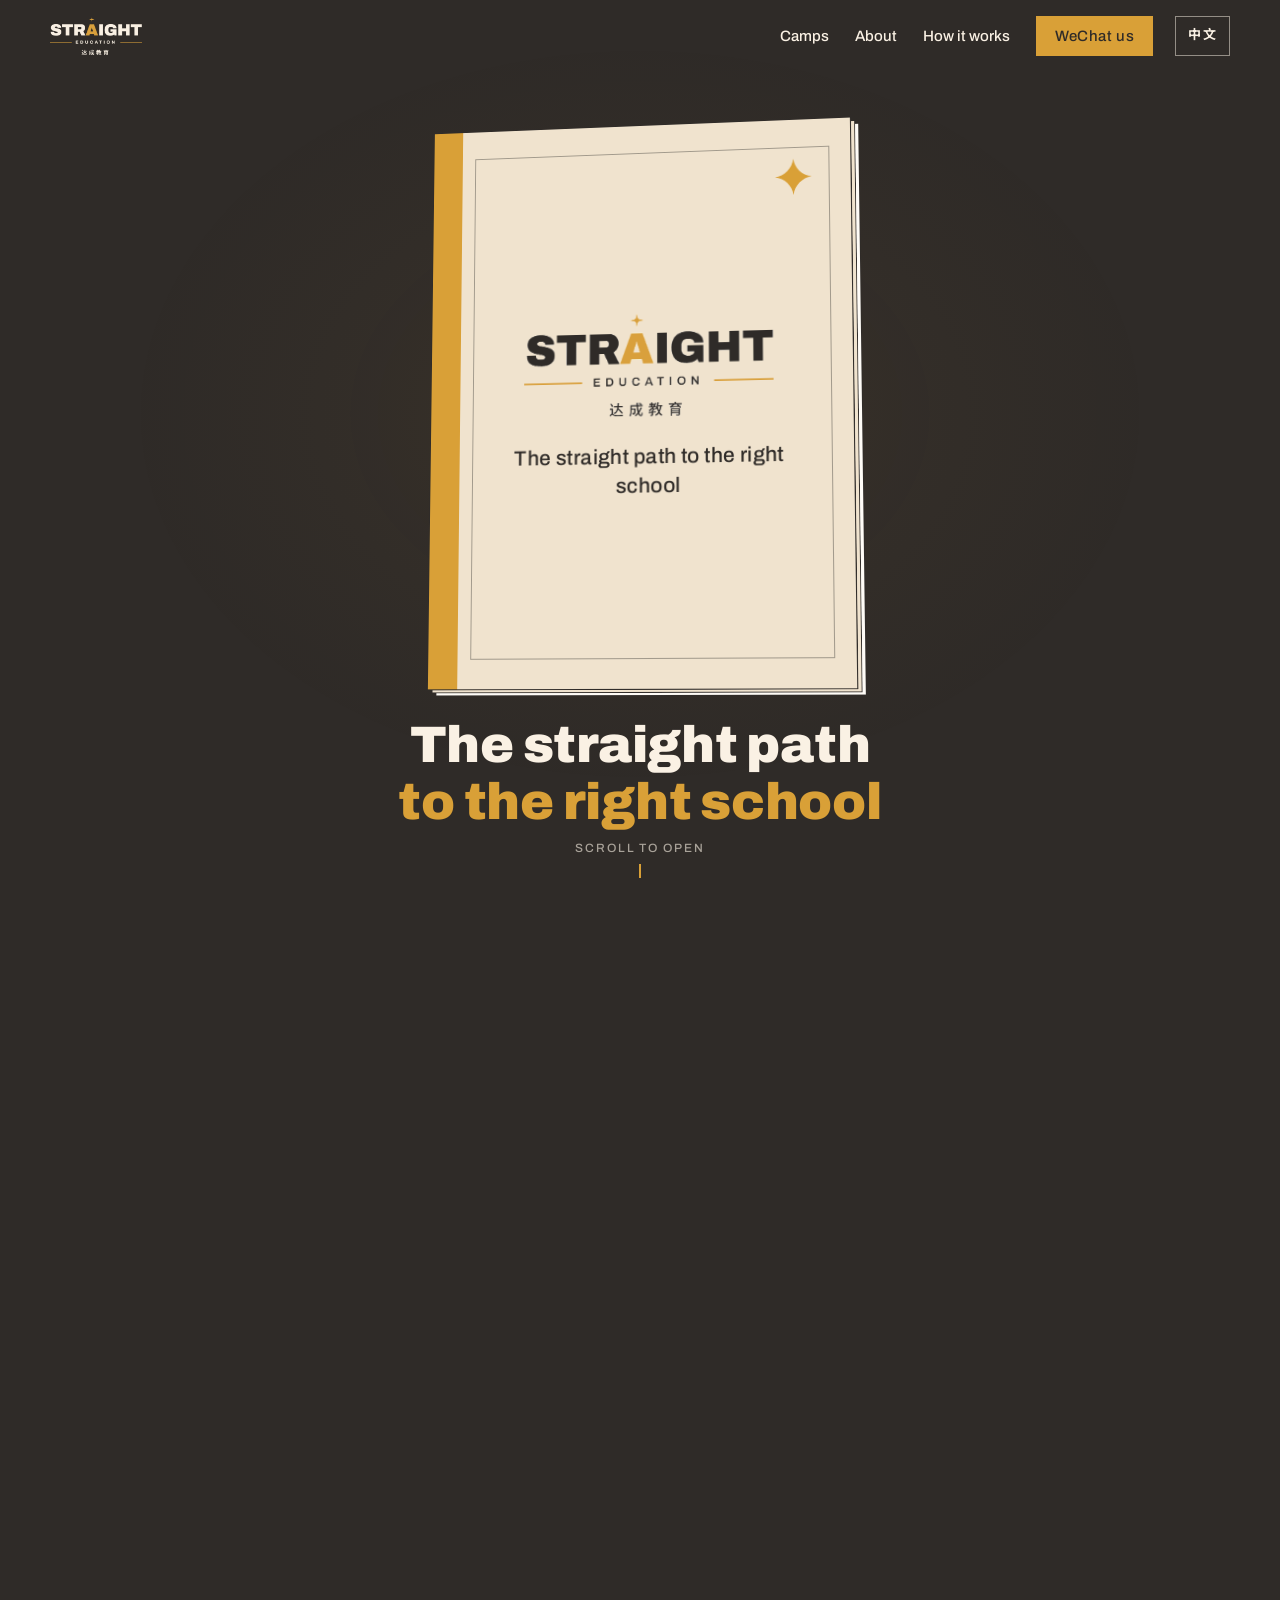
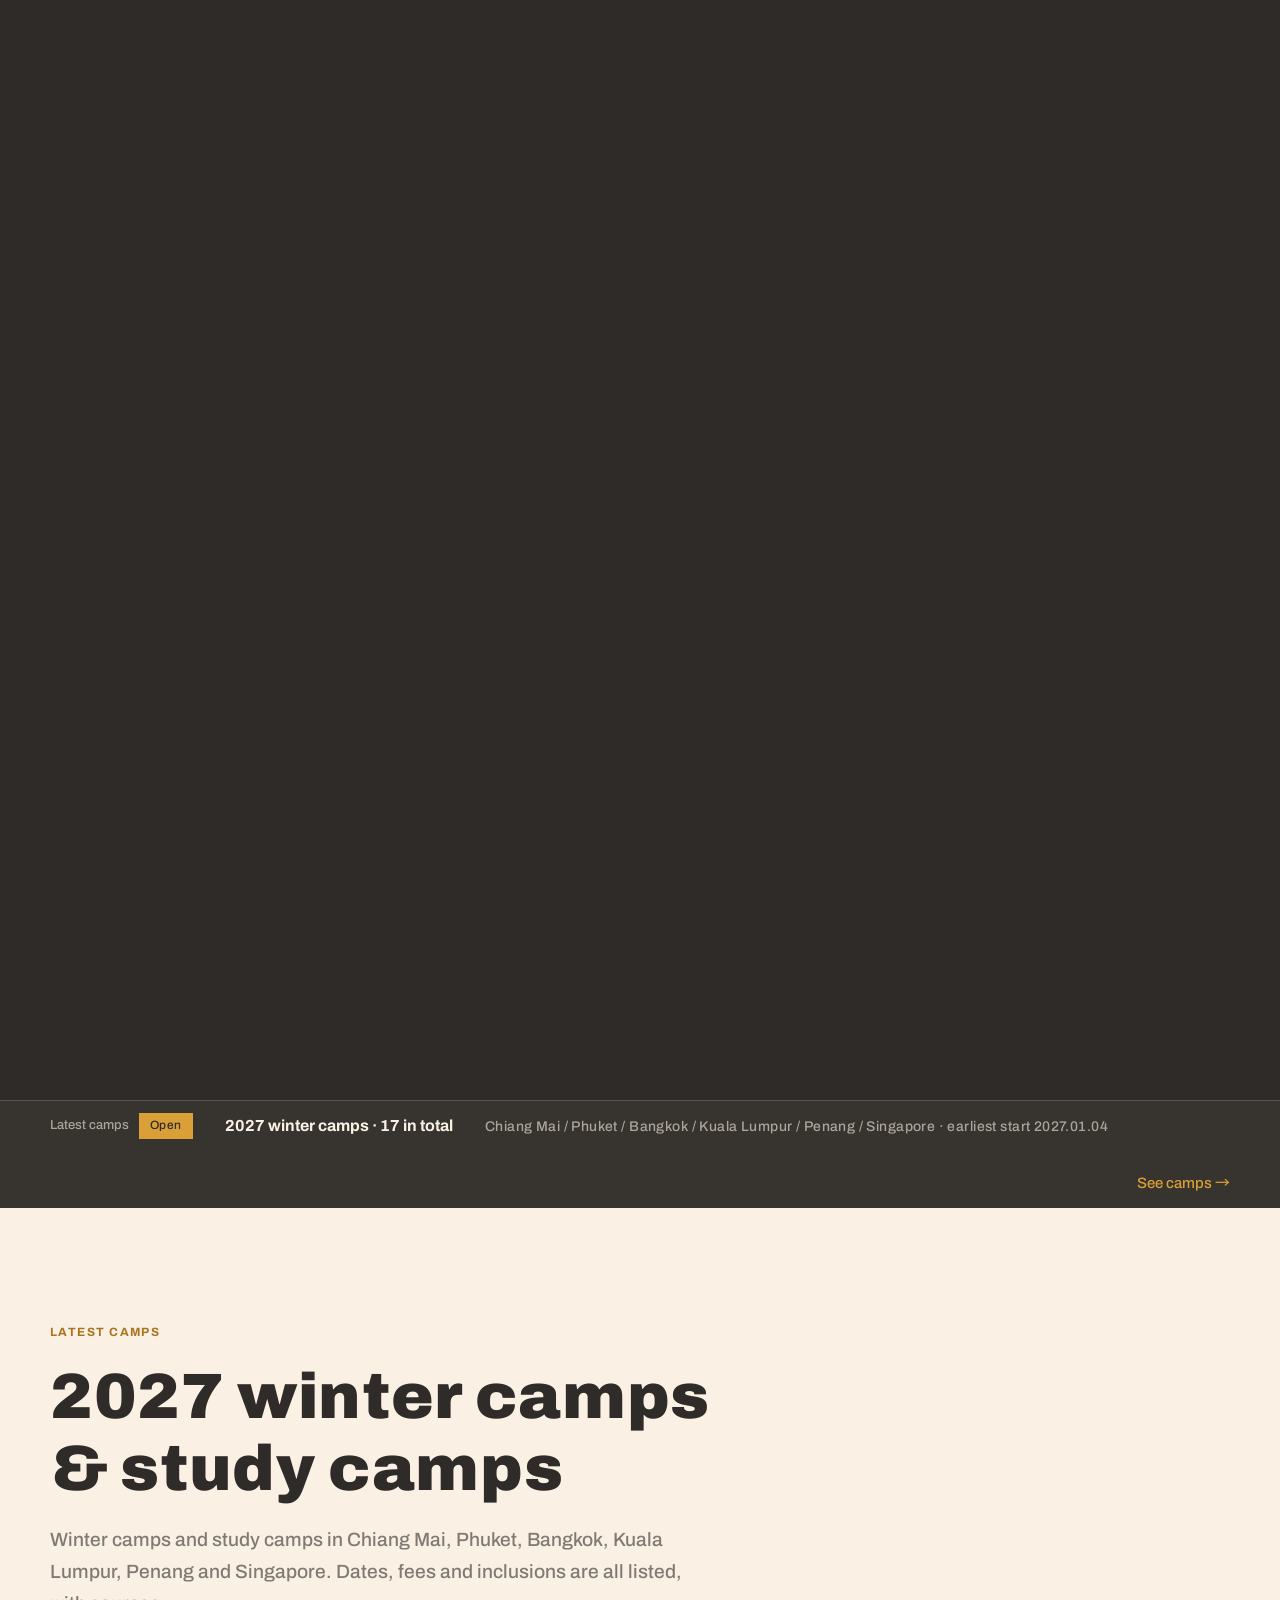
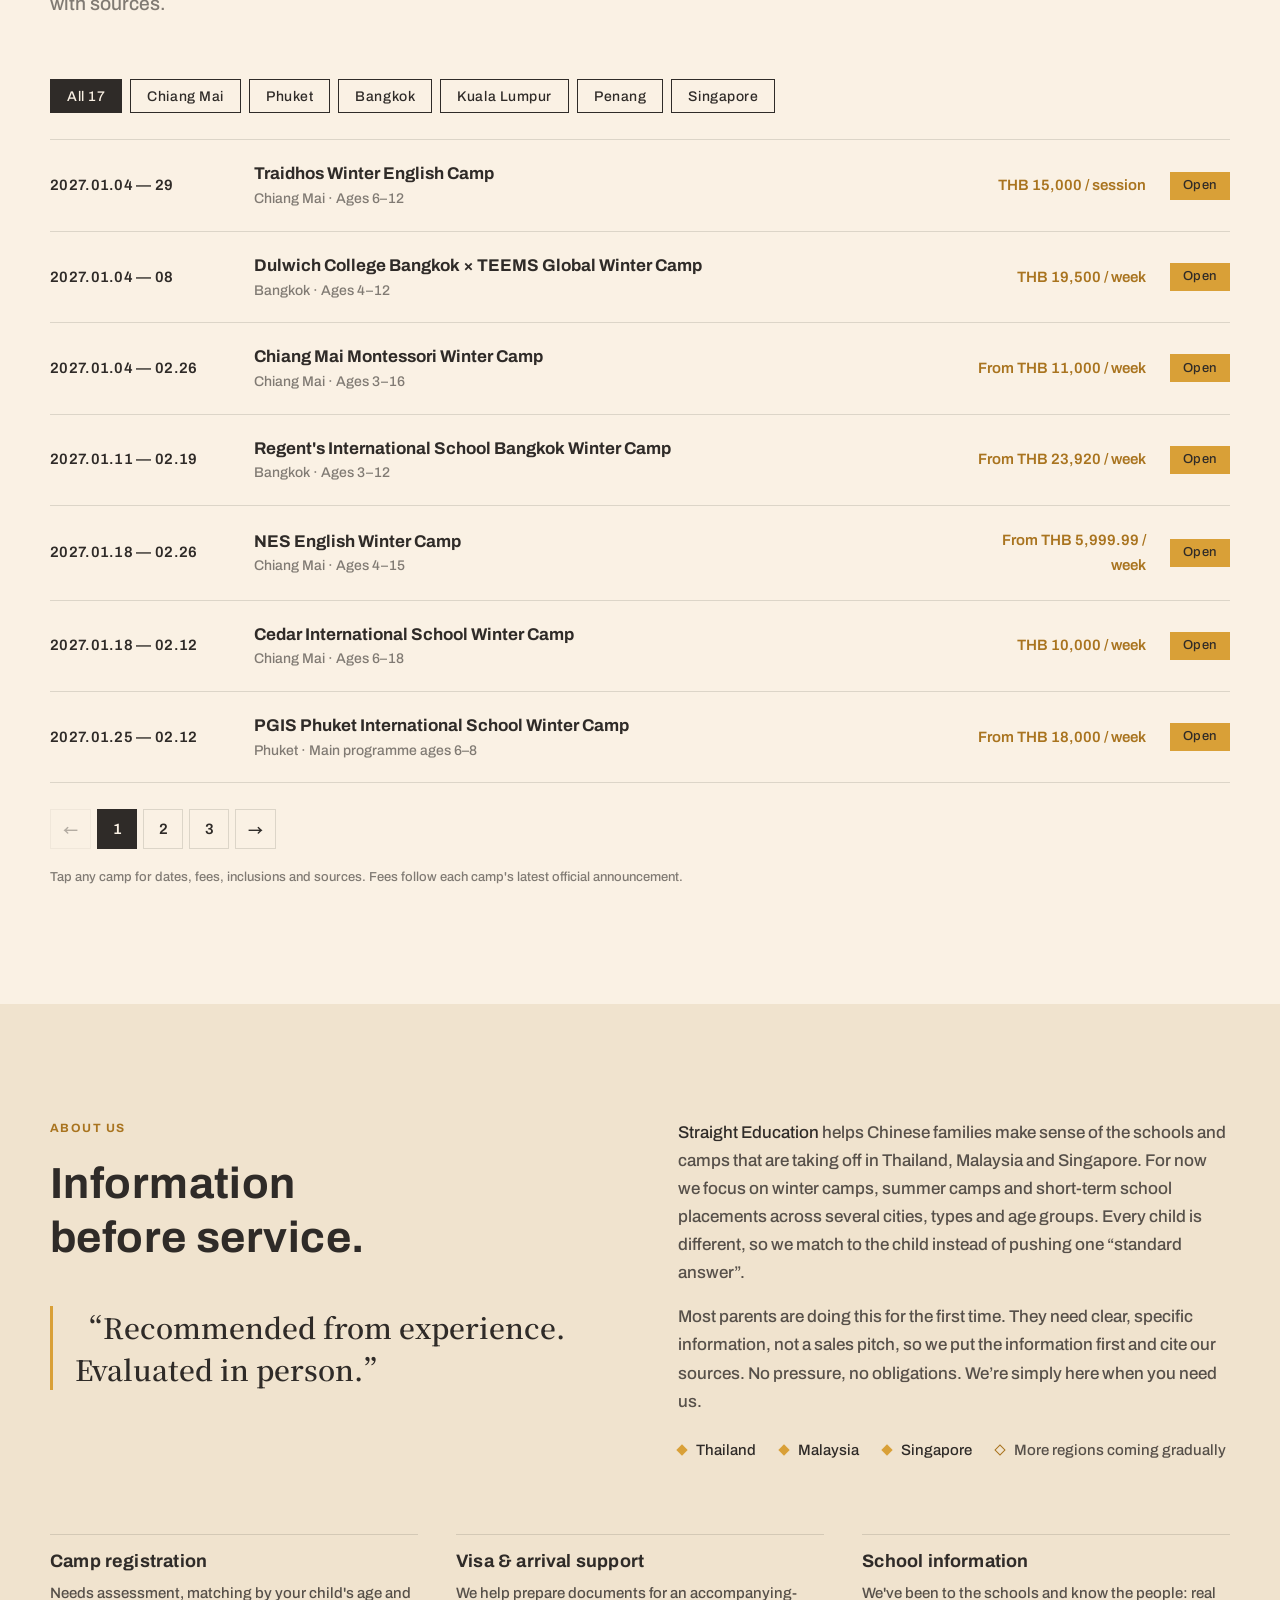
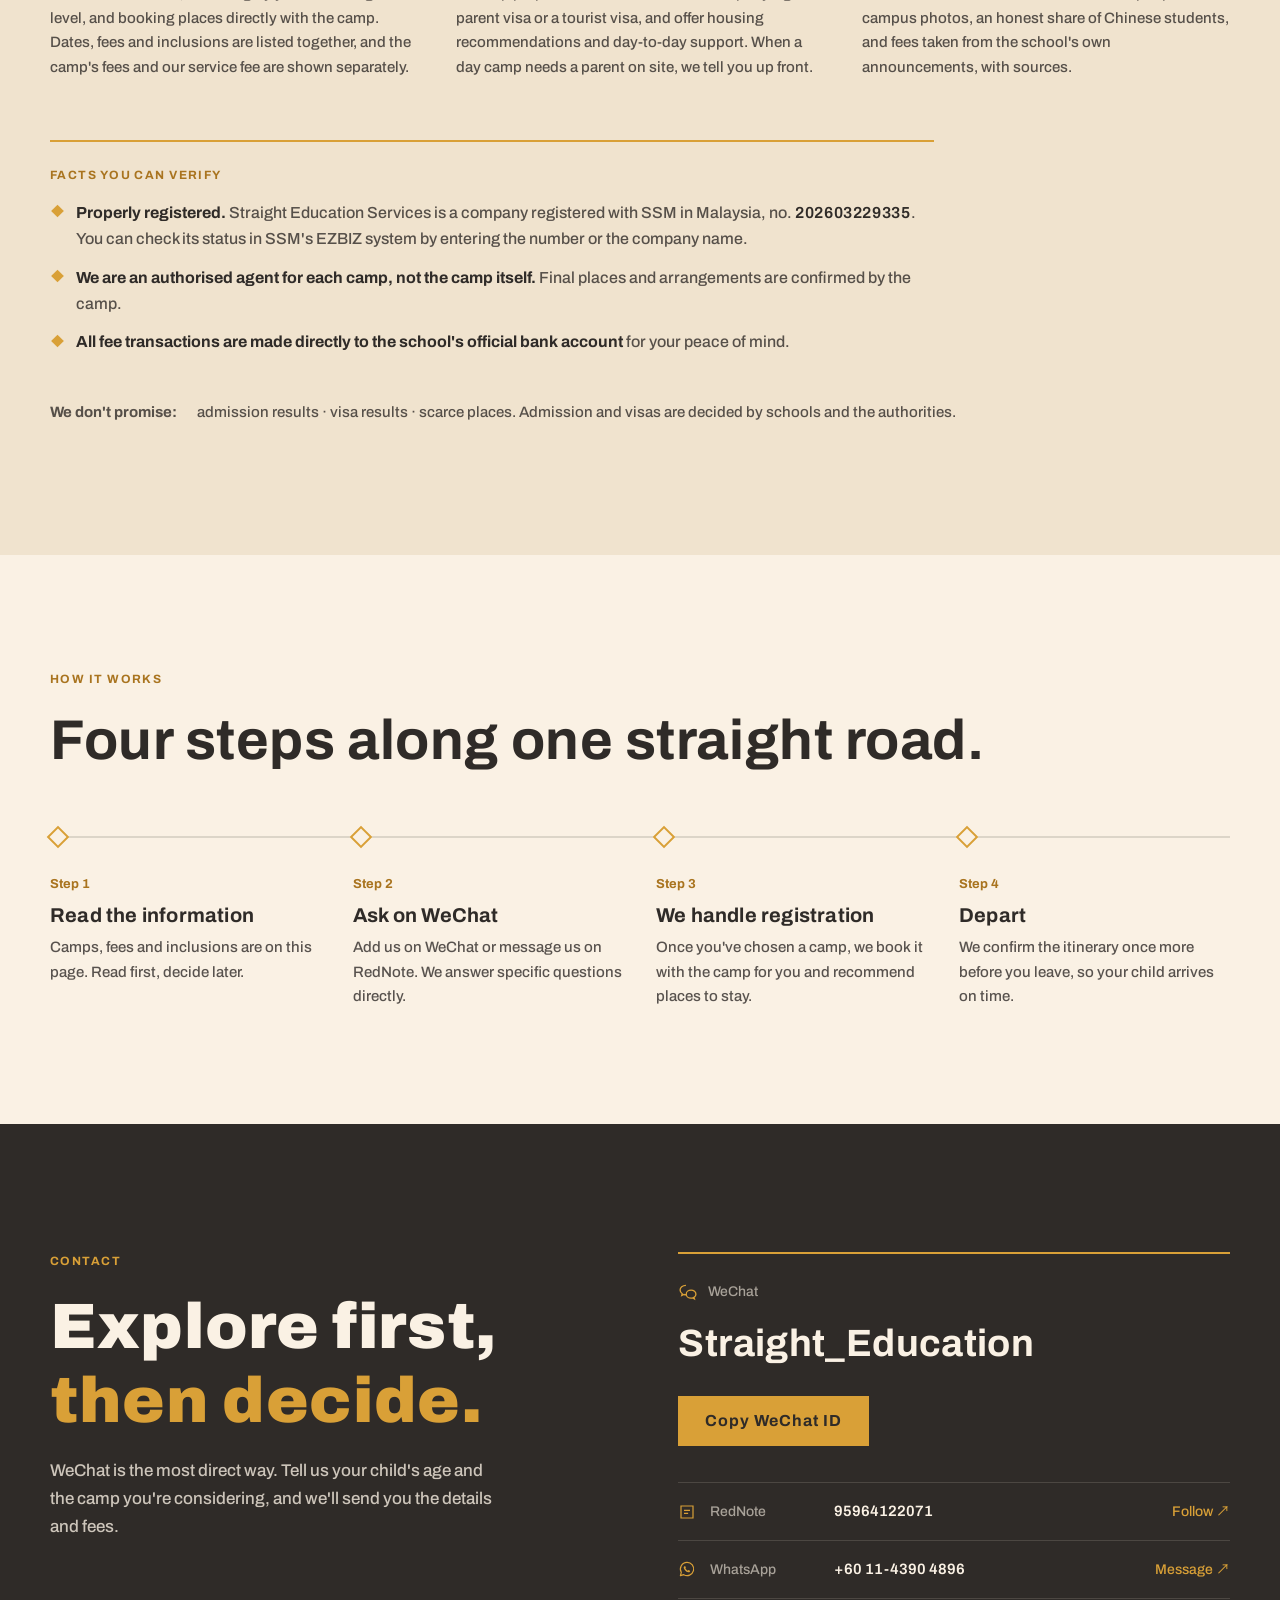
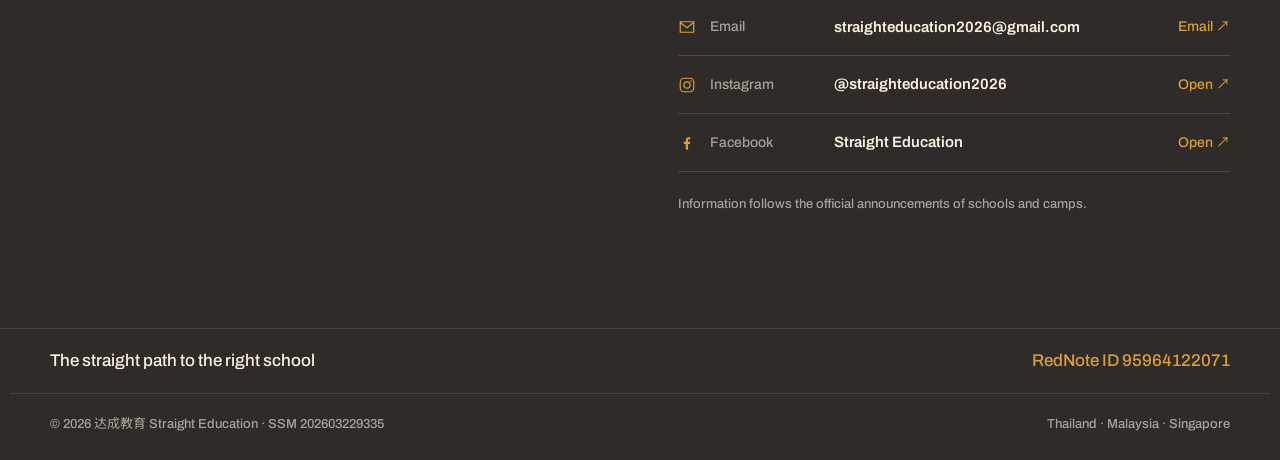
==== commit 7a8e7bc5: "Add files via upload" ====
--- a/en/index.html
+++ b/en/index.html
@@ -20,7 +20,7 @@
 <meta property="og:locale" content="en_US">
 <meta property="og:locale:alternate" content="zh_CN">
 <meta name="twitter:card" content="summary">
-<script type="application/ld+json">{"@context":"https://schema.org","@type":"EducationalOrganization","name":"Straight Education 达成教育","alternateName":["Straight Education","Straight Education Services"],"url":"https://straighteducation.com/en/","logo":"https://straighteducation.com/assets/icon-light.png","description":"为中国家庭整理泰国、马来西亚与新加坡的游学营与择校信息。Winter camps, study camps and school information in Thailand, Malaysia and Singapore for Chinese families.","email":"straighteducation2026@gmail.com","areaServed":["TH","MY","SG","CN"],"knowsLanguage":["zh-CN","en"]}</script>
+<script type="application/ld+json">{"@context":"https://schema.org","@type":"EducationalOrganization","name":"Straight Education 达成教育","alternateName":["Straight Education","Straight Education Services"],"url":"https://straighteducation.com/en/","logo":"https://straighteducation.com/assets/icon-light.png","description":"为中国家庭整理泰国、马来西亚与新加坡的游学营与择校信息。Winter camps, study camps and school information in Thailand, Malaysia and Singapore for Chinese families.","email":"straighteducation2026@gmail.com","telephone":"+601143904896","contactPoint":{"@type":"ContactPoint","telephone":"+601143904896","contactType":"customer service","availableLanguage":["Chinese","English"]},"areaServed":["TH","MY","SG","CN"],"knowsLanguage":["zh-CN","en"]}</script>
 <meta name="keywords" content="Straight Education,winter camp,study camp,Thailand winter camp,Malaysia study camp,Singapore study camp,Chiang Mai,Phuket,Bangkok,Kuala Lumpur,Penang,达成教育">
 <meta property="og:title" content="Straight Education · Winter &amp; Study Camps in Thailand, Malaysia &amp; Singapore">
 <meta property="og:description" content="The straight path to the right school. Winter camps, study camps and school information in Thailand, Malaysia and Singapore.">
@@ -30,7 +30,7 @@
 <link rel="stylesheet" href="/fonts/fonts.css">
 <!-- CJK web fonts load without blocking; phones fall back to PingFang / YaHei instantly (Google may be slow or blocked in mainland China) -->
 <link rel="stylesheet" href="https://fonts.googleapis.com/css2?family=Noto+Sans+SC:wght@400;500;700;900&family=Noto+Serif+SC:wght@600&display=swap" media="print" onload="this.media='all'">
-<link rel="stylesheet" href="/styles.css?v=202610061500">
+<link rel="stylesheet" href="/styles.css?v=202610251000">
 <style>
   :root { color-scheme: only light; }
   html.pre-en body { visibility: hidden; }
@@ -326,7 +326,7 @@
   .site-foot .wrap { display: flex; justify-content: space-between; gap: 16px; flex-wrap: wrap; padding-top: 20px; padding-bottom: 24px; border-top: 1px solid rgba(250,241,228,.1); }
 
   /* ---------- mobile sticky contact bar ---------- */
-  .dock { position: fixed; left: 0; right: 0; bottom: 0; z-index: 40; display: none; grid-template-columns: 1.3fr 1fr; background: var(--ink); border-top: 1px solid rgba(250,241,228,.14); padding-bottom: env(safe-area-inset-bottom); transform: translateY(110%); transition: transform .45s var(--ease); }
+  .dock { position: fixed; left: 0; right: 0; bottom: 0; z-index: 40; display: none; grid-template-columns: 1.3fr 1fr 1fr; background: var(--ink); border-top: 1px solid rgba(250,241,228,.14); padding-bottom: env(safe-area-inset-bottom); transform: translateY(110%); transition: transform .45s var(--ease); }
   .dock.show { transform: none; }
   .dock:not(.show) { visibility: hidden; transition: transform .45s var(--ease), visibility 0s .45s; }
   .dock button, .dock a { min-height: 56px; display: flex; align-items: center; justify-content: center; gap: 8px; border: 0; font: inherit; font-size: 15px; font-weight: 700; text-decoration: none; cursor: pointer; }
@@ -400,6 +400,7 @@
   <symbol id="i-wechat" viewBox="0 0 24 24"><path fill="none" stroke="currentColor" stroke-width="1.6" d="M9.5 4C5.4 4 2.5 6.6 2.5 9.7c0 1.8 1 3.4 2.6 4.4l-.6 2.2 2.6-1.3c.8.2 1.6.3 2.4.3M21.5 14.6c0-2.7-2.6-4.8-5.8-4.8s-5.8 2.1-5.8 4.8 2.6 4.8 5.8 4.8c.6 0 1.3-.1 1.9-.3l2.1 1.1-.5-1.8c1.4-.9 2.3-2.2 2.3-3.8Z"/></symbol>
   <symbol id="i-ig" viewBox="0 0 24 24"><rect x="3" y="3" width="18" height="18" rx="5" fill="none" stroke="currentColor" stroke-width="1.6"/><circle cx="12" cy="12" r="4.2" fill="none" stroke="currentColor" stroke-width="1.6"/><circle cx="17.3" cy="6.7" r="1.1" fill="currentColor"/></symbol>
   <symbol id="i-mail" viewBox="0 0 24 24"><path fill="none" stroke="currentColor" stroke-width="1.6" d="M3 5h18v14H3z M3 6l9 7 9-7"/></symbol>
+  <symbol id="i-wa" viewBox="0 0 24 24"><path fill="none" stroke="currentColor" stroke-width="1.6" stroke-linejoin="round" d="M12 3.2a8.8 8.8 0 0 0-7.6 13.2L3.2 20.8l4.5-1.2A8.8 8.8 0 1 0 12 3.2Z"/><path fill="currentColor" d="M9.1 7.9c.3 0 .5.1.6.4l.7 1.6c.1.2 0 .4-.1.6l-.5.6c.8 1.5 1.9 2.4 3.3 3.1l.6-.7c.2-.2.4-.2.6-.1l1.6.8c.2.1.3.3.3.5 0 .8-.7 1.6-1.5 1.7-1 .1-2.6-.3-4.4-1.8-1.8-1.5-2.7-3.3-2.7-4.5 0-.8.7-1.7 1.5-1.7Z"/></symbol>
   <symbol id="i-fb" viewBox="0 0 24 24"><path fill="currentColor" d="M13.4 21v-7.6H16l.4-3h-3v-1.9c0-.9.3-1.5 1.5-1.5h1.6V4.3c-.3 0-1.2-.1-2.3-.1-2.3 0-3.9 1.4-3.9 4v2.2H7.7v3h2.6V21h3.1Z"/></symbol>
 </svg>
 
@@ -583,6 +584,7 @@
 <div class="dock" id="dock" aria-label="Quick contact">
   <button class="wx" data-copy-wechat><svg aria-hidden="true"><use href="#i-wechat"/></svg><span data-i18n="copyWxShort">Copy WeChat ID</span></button>
   <a class="rn" id="dockRn" href="#contact" target="_blank" rel="noopener"><svg aria-hidden="true"><use href="#i-rednote"/></svg><span data-i18n="rednote">RedNote</span></a>
+  <a class="rn" id="dockWa" href="https://wa.me/601143904896" target="_blank" rel="noopener"><svg aria-hidden="true"><use href="#i-wa"/></svg><span>WhatsApp</span></a>
 </div>
 
 <dialog class="camp-dlg" id="campDlg" aria-label="Camp details">
@@ -590,8 +592,8 @@
   <div id="dlgBody"></div>
 </dialog>
 
-<script src="/i18n.js?v=202610061500"></script>
-<script src="/config.js?v=202610061500"></script>
-<script src="/main.js?v=202610061500"></script>
+<script src="/i18n.js?v=202610251000"></script>
+<script src="/config.js?v=202610251000"></script>
+<script src="/main.js?v=202610251000"></script>
 </body>
 </html>
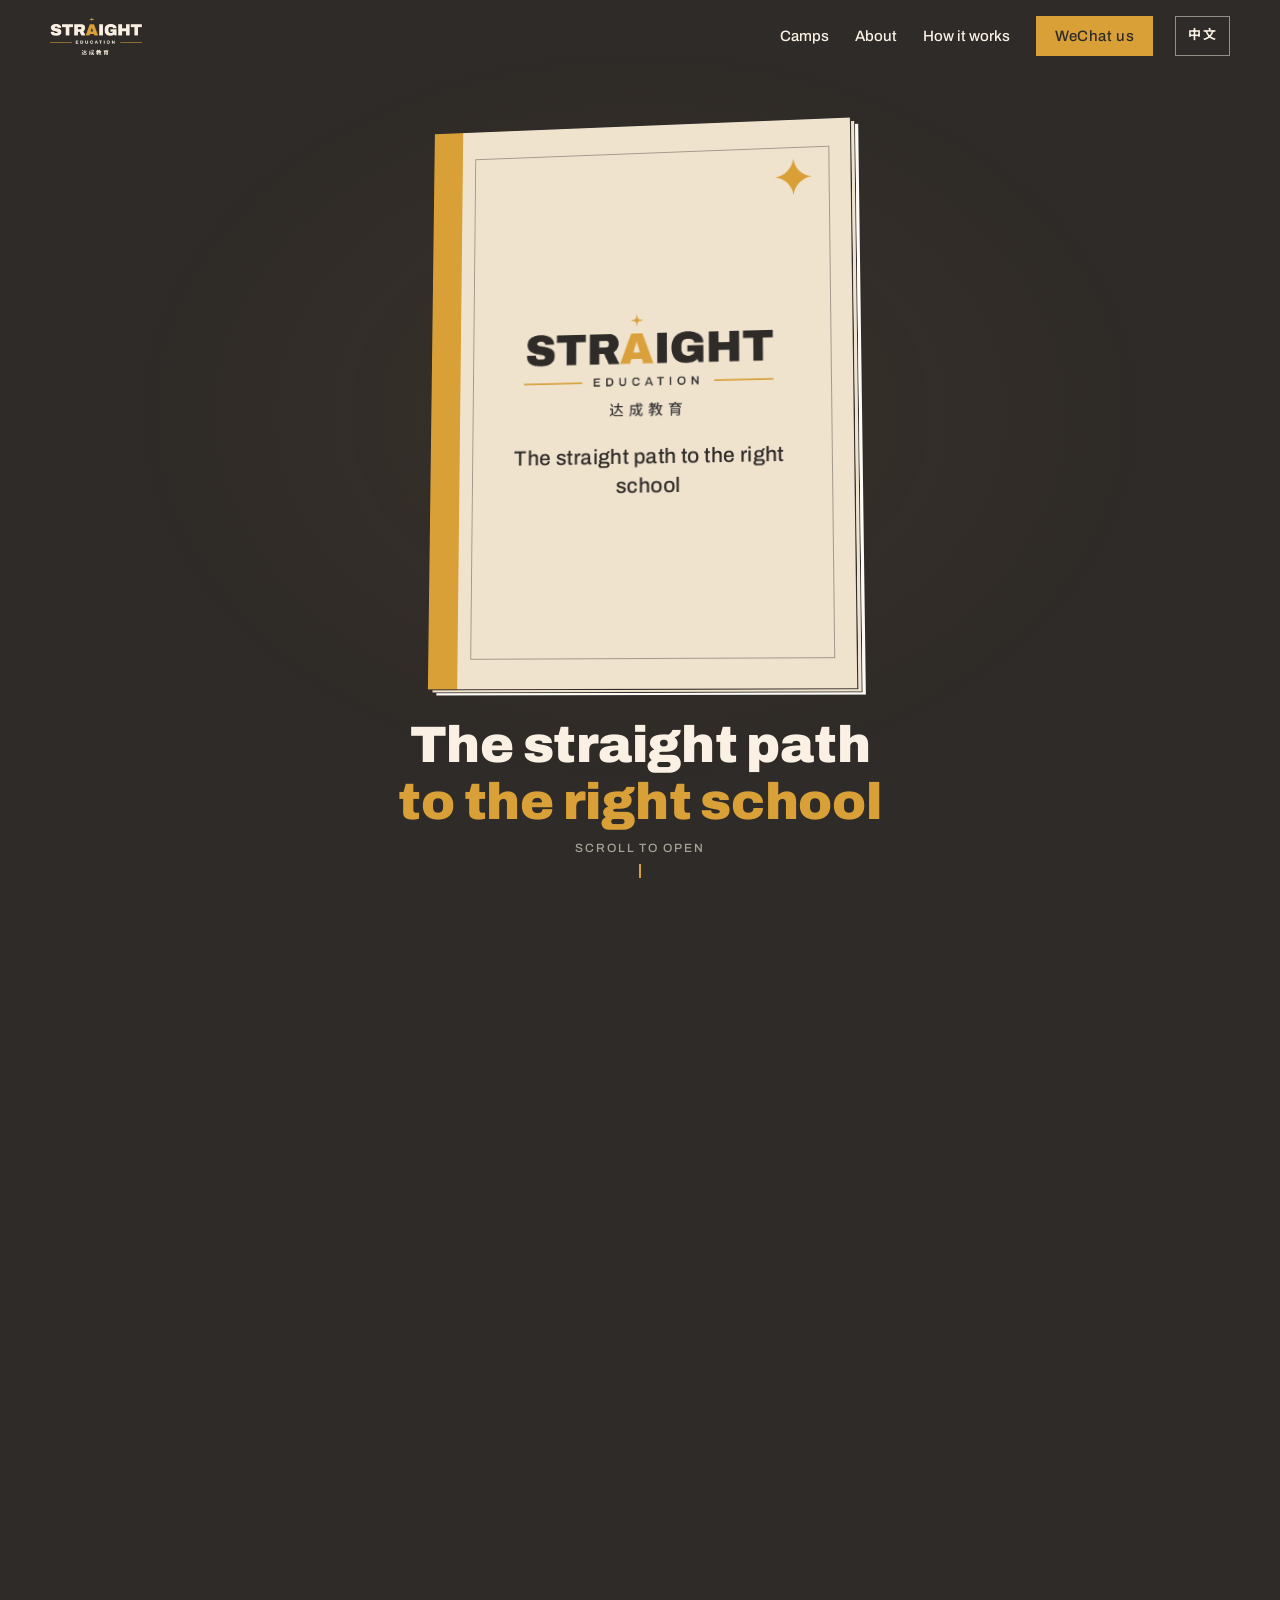
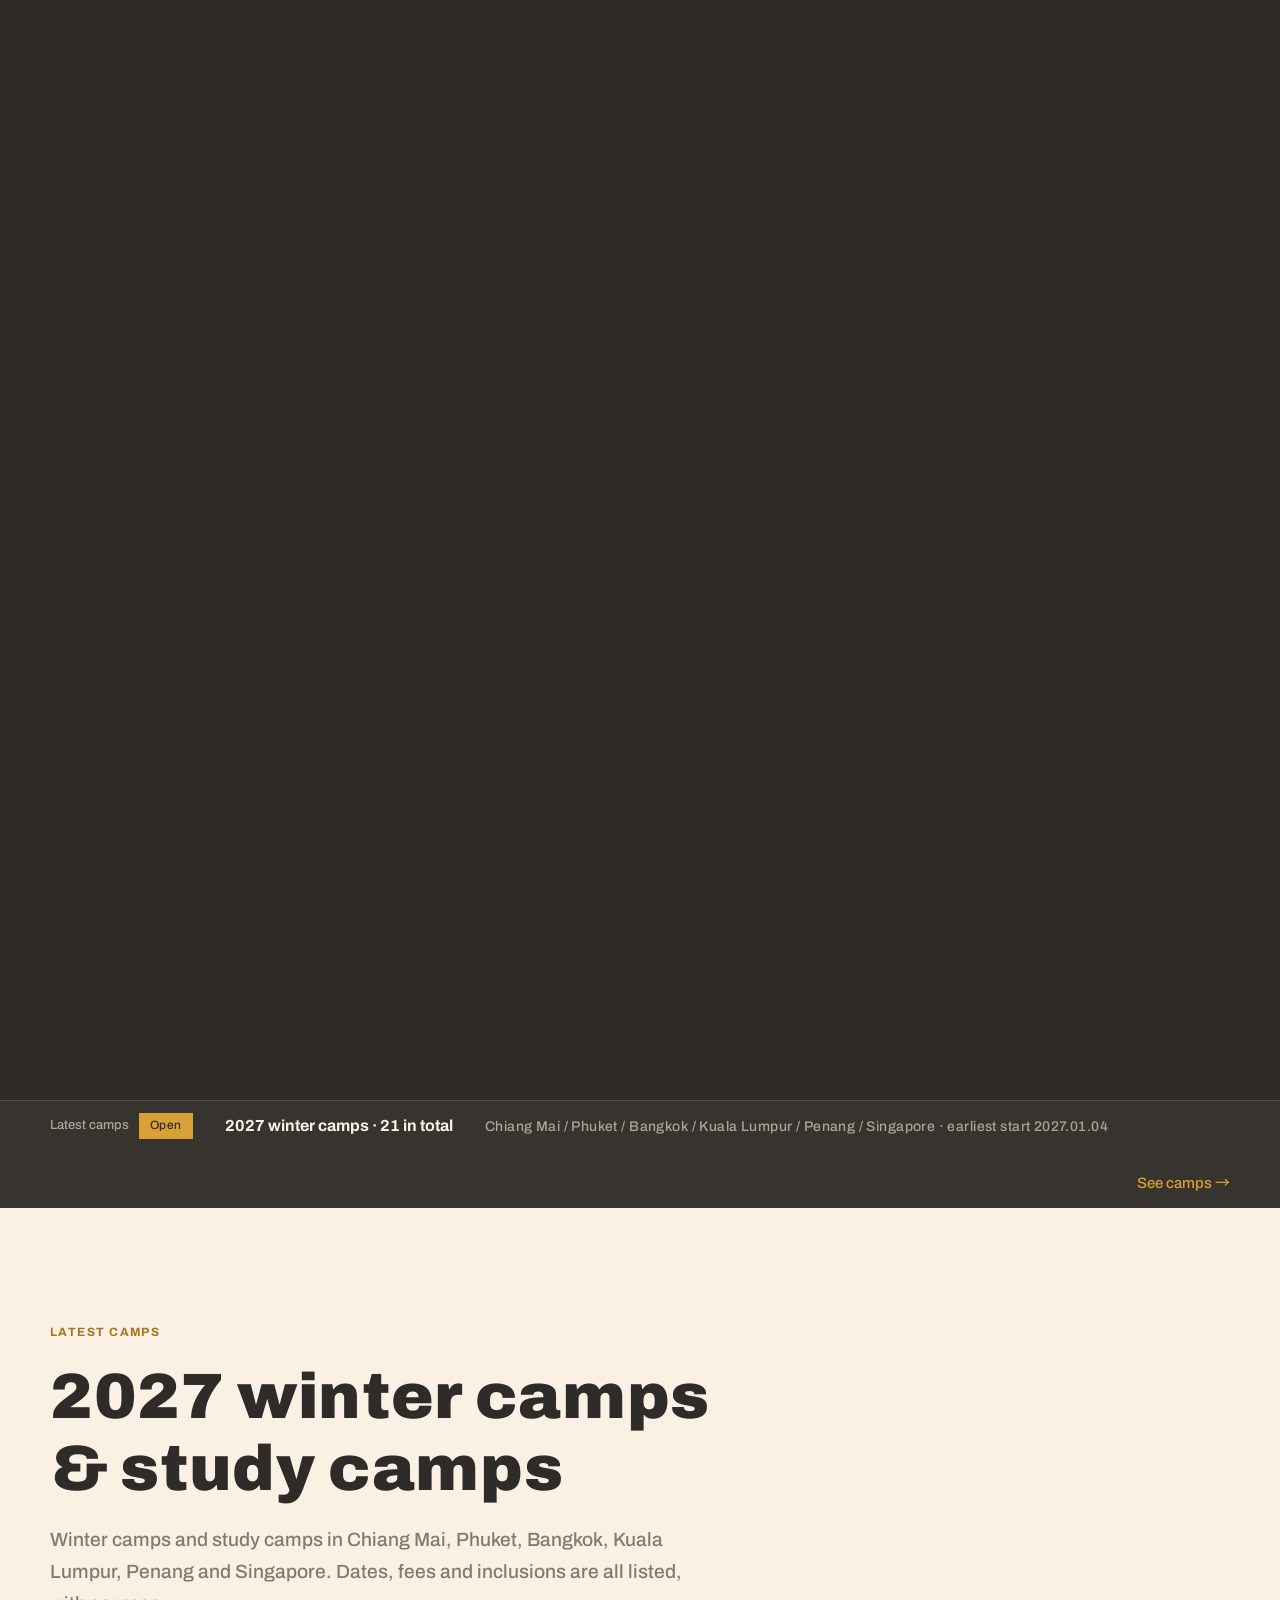
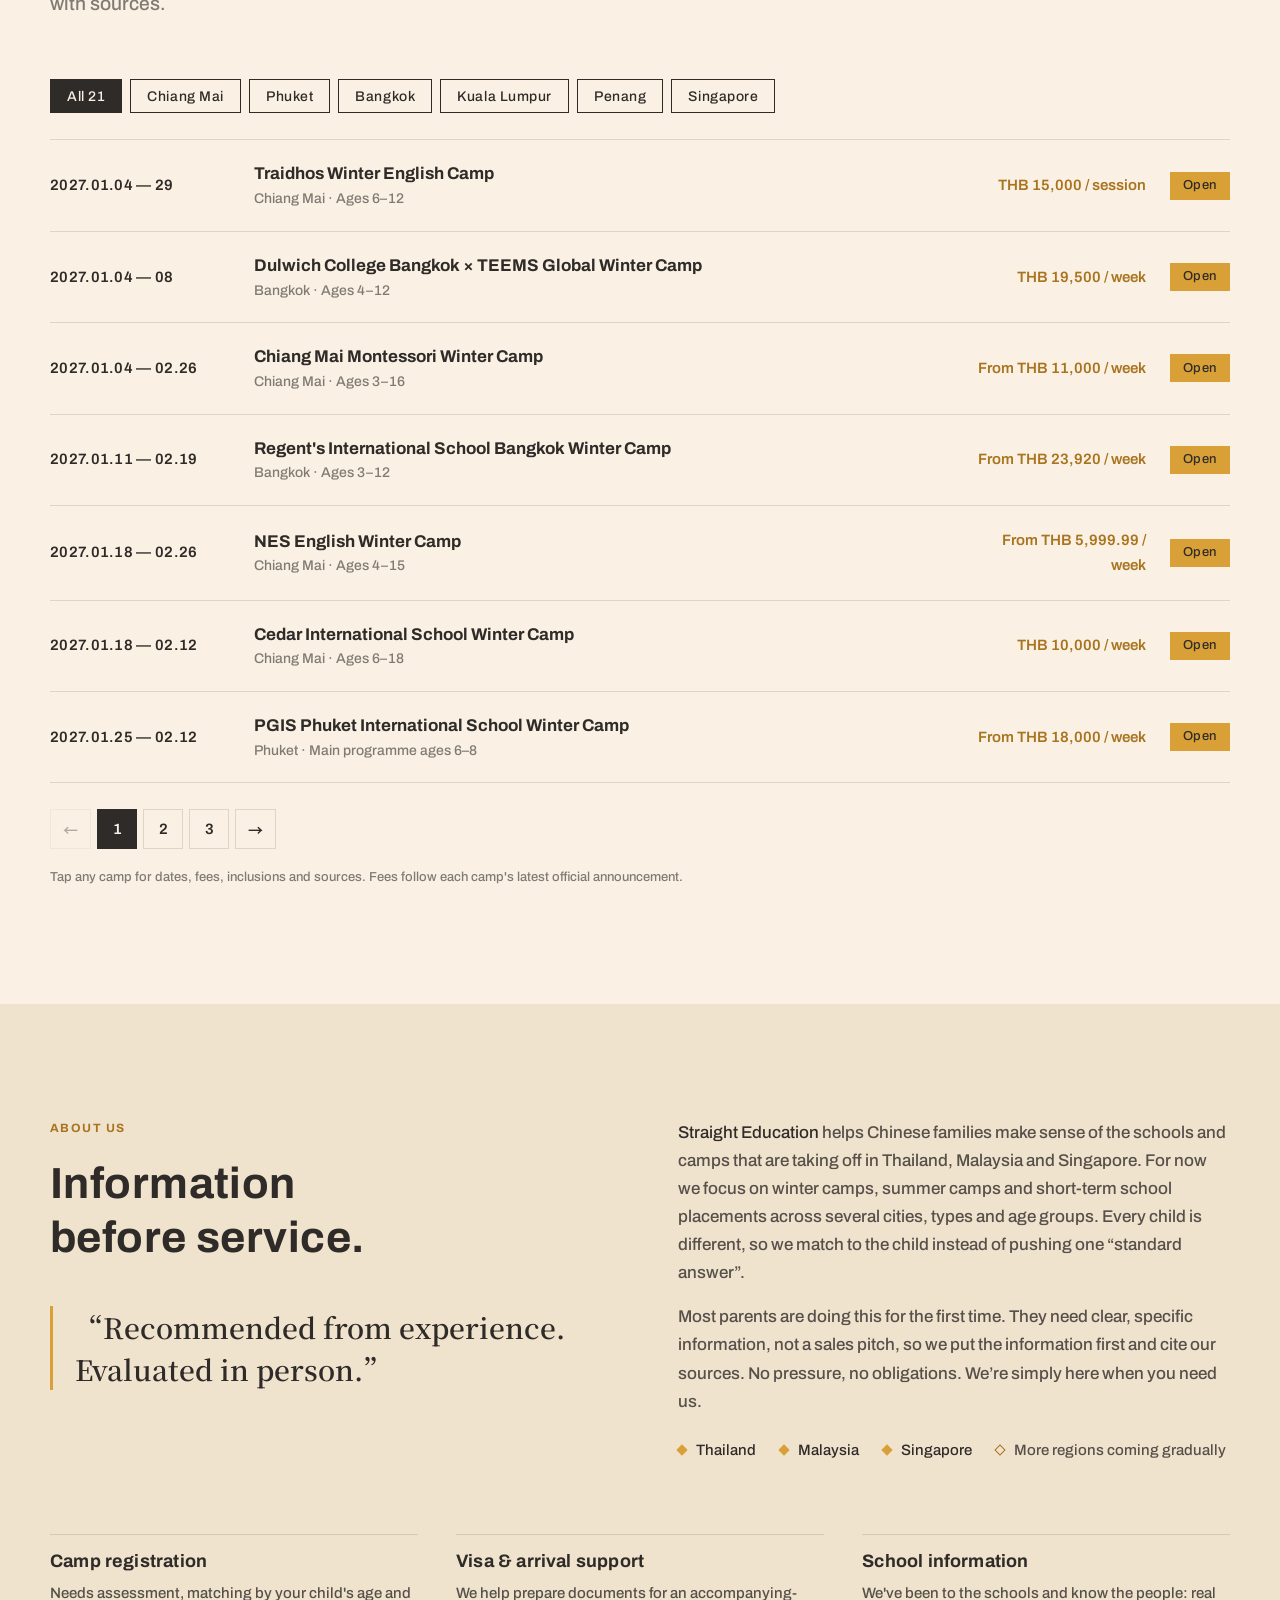
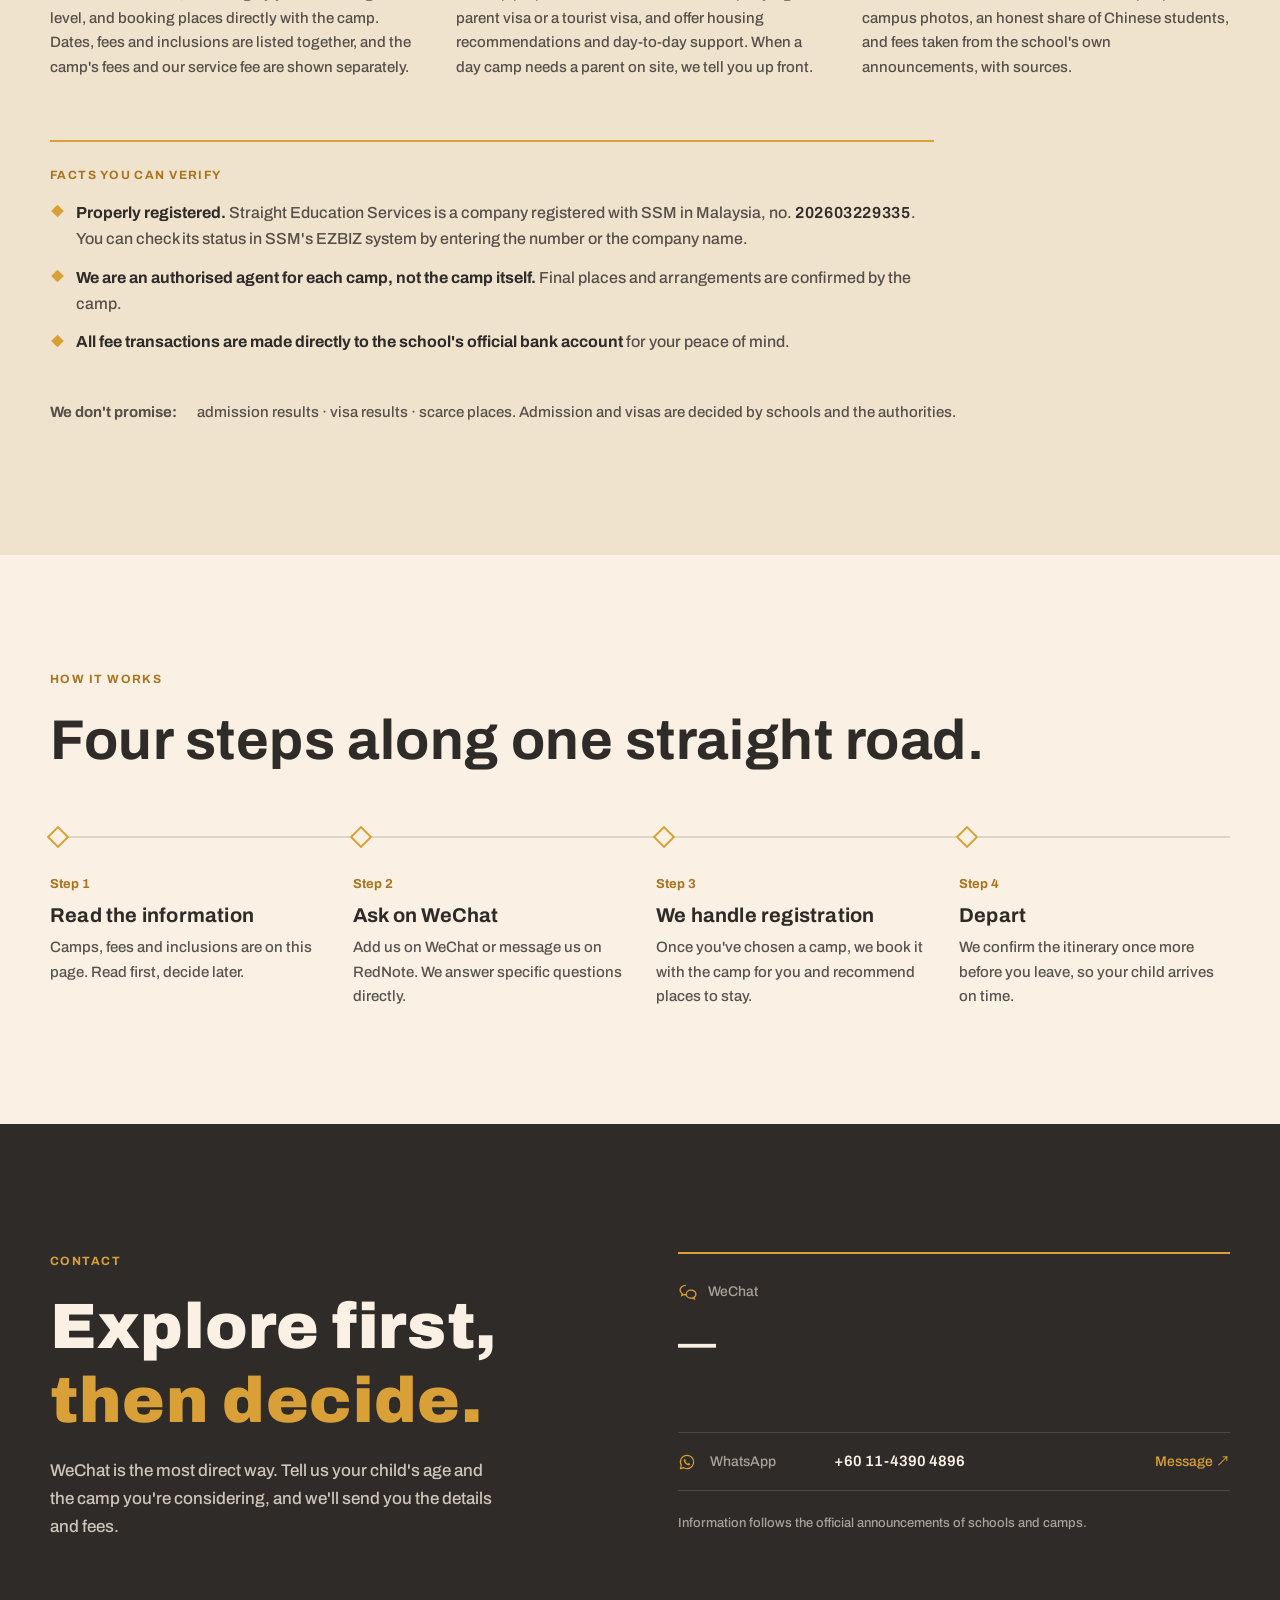
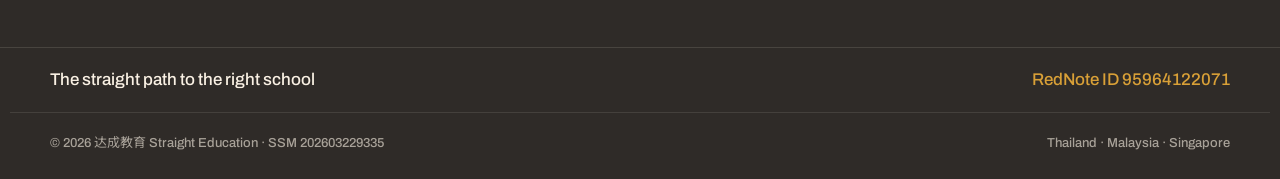
==== commit d276b7c7: "Add files via upload" ====
--- a/en/index.html
+++ b/en/index.html
@@ -30,7 +30,7 @@
 <link rel="stylesheet" href="/fonts/fonts.css">
 <!-- CJK web fonts load without blocking; phones fall back to PingFang / YaHei instantly (Google may be slow or blocked in mainland China) -->
 <link rel="stylesheet" href="https://fonts.googleapis.com/css2?family=Noto+Sans+SC:wght@400;500;700;900&family=Noto+Serif+SC:wght@600&display=swap" media="print" onload="this.media='all'">
-<link rel="stylesheet" href="/styles.css?v=202610251000">
+<link rel="stylesheet" href="/styles.css?v=202610281200">
 <style>
   :root { color-scheme: only light; }
   html.pre-en body { visibility: hidden; }
@@ -495,7 +495,7 @@
         <h2 class="split"><span class="ln"><span data-i18n="campsH2">2027 winter camps & study camps</span></span></h2>
         <p class="lede reveal" style="--d:.1s" data-i18n="campsLede">Winter camps and study camps in Chiang Mai, Phuket, Bangkok, Kuala Lumpur, Penang and Singapore. Dates, fees and inclusions are all listed, with sources.</p>
       </div>
-      <div id="campRoot"><!--SE-CAMPS--><ul class="seo-camps" data-static><li><strong>Traidhos Winter English Camp · Chiang Mai</strong> — Chiang Mai, Thailand · 2027-01-04 – 2027-01-29 · Ages 6–12 · THB 15,000 / session</li><li><strong>Dulwich College Bangkok × TEEMS Global Winter Camp · Bangkok</strong> — Bangkok, Thailand · 2027-01-04 – 2027-01-08 · Ages 4–12 (Reception – Year 7) · THB 19,500 / week (about ¥3,982)</li><li><strong>Chiang Mai Montessori Winter Camp · Chiang Mai</strong> — Hang Dong, Chiang Mai, Thailand · 2027-01-04 – 2027-02-26 · Ages 3–16 (groups: 3–6 / 7–9 / 10–16) · From THB 11,000 / week (early bird)</li><li><strong>Regent&#x27;s International School Bangkok Winter Camp · Bangkok</strong> — Bangkok, Thailand (boarding campus) · 2027-01-11 – 2027-02-19 · Ages 3–12 · From THB 23,920 / week (about ¥4,884, early bird)</li><li><strong>NES English Winter Camp · Chiang Mai</strong> — Chiang Mai, Thailand · 2027-01-18 – 2027-02-26 · Ages 4–15 (grouped by age) · From THB 5,999.99 / week</li><li><strong>Cedar International School Winter Camp · Chiang Mai</strong> — Chiang Mai, Thailand · 2027-01-18 – 2027-02-12 · Ages 6–18 (primary / secondary groups) · THB 10,000 / week (about ¥2,042, early bird)</li><li><strong>PGIS Phuket International School Winter Camp · Phuket</strong> — Phuket, Thailand · 2027-01-25 – 2027-02-12 · Main programme ages 6–8 (20 places); drop-in ages 3–5 (4 places) · From THB 18,000 / week (about ¥3,830, early bird)</li><li><strong>Chiang Mai Forest Camp · Chiang Mai</strong> — Chiang Mai, Thailand · 2027-01-25 – 2027-02-19 · Ages 4–13 (grouped by age and English level; ratio about 1:5–1:7) · From THB 19,790 / week</li><li><strong>SILK Kindergarten Winter Placement · Phuket</strong> — Phuket, Thailand (Laguna resort area) · Nursery + Kindergarten K1–K3 · From THB 5,750 / week</li><li><strong>Adscott International School Winter Camp · Malaysia</strong> — Malaysia · Adscott campus (on-campus boarding) · 2027-01-25 – 2027-02-03 · Ages 10–14 · RM 4,750 (early bird, paid by Oct 31), then RM 4,980</li><li><strong>Manchester Learning Centre (MLC) Winter Camp · Kuala Lumpur</strong> — Mont Kiara, Kuala Lumpur, Malaysia · 2026-12-14 · Boutique class 2–6 students / group class 8–15; adult and accompanying-parent classes (17+) also available · Group class from RM 2,680 for 2 weeks; boutique class from RM 4,380 for 2 weeks (early bird)</li><li><strong>California Language School Winter Camp · Kuala Lumpur</strong> — Kuala Lumpur, Malaysia · under the Petronas Twin Towers (city centre) · 2027-01-04 – 2027-02-26 · Classes for ages 6–12 and 13+ · Intensive English from USD 417 for 1 week; USD 1,295 for 1 month</li><li><strong>ERICAN English Intensive Winter Camp · Kuala Lumpur</strong> — Bukit Bintang, Kuala Lumpur, Malaysia · 2027-01-04 – 2027-02-26 · Ages 6–15 (Junior Explorers 6–11 / Future Leaders 12–15) · From USD 548.2 for 2 weeks (about ¥3,678)</li><li><strong>The Forest Penang Winter Camp · Penang</strong> — Penang, Malaysia · Placed by CEFR level (Foundation / Emerging / Progressive) · Tuition RM 950 / week (plus RM 120 book fee and RM 25 per lunch)</li><li><strong>BCIS Phuket International School Holiday Camp · Phuket</strong> — Phuket, Thailand · 2026-10-12 – 2027-04-23 · Multi-sport and specialist camps ages 6+ (beginner swimming ages 5–8) · Multi-sport camp THB 15,000 / week; specialist camp THB 6,000 / week</li><li><strong>HWA International School IB Winter Camp · Singapore</strong> — HWA International School, Singapore · 2027-01-04 – 2027-02-26 · Ages 6–17, Grades 1–11 · From S$1,490 for 1 week (about ¥7,800); from S$2,850 for 2 weeks (about ¥14,920)</li><li><strong>Cambright Language School · Kuala Lumpur</strong> — KLCC, Kuala Lumpur, Malaysia · Language courses (intensive English / speaking / IELTS), mainly for teenagers and adults · Intensive English RM 1,625 for 1 month; speaking RM 1,219 for 1 month</li></ul><!--/SE-CAMPS--></div>
+      <div id="campRoot"><!--SE-CAMPS--><ul class="seo-camps" data-static><li><strong>Traidhos Winter English Camp · Chiang Mai</strong> — Chiang Mai, Thailand · 2027-01-04 – 2027-01-29 · Ages 6–12 · THB 15,000 / session</li><li><strong>Dulwich College Bangkok × TEEMS Global Winter Camp · Bangkok</strong> — Bangkok, Thailand · 2027-01-04 – 2027-01-08 · Ages 4–12 (Reception – Year 7) · THB 19,500 / week (about ¥3,982)</li><li><strong>Chiang Mai Montessori Winter Camp · Chiang Mai</strong> — Hang Dong, Chiang Mai, Thailand · 2027-01-04 – 2027-02-26 · Ages 3–16 (groups: 3–6 / 7–9 / 10–16) · From THB 11,000 / week (early bird)</li><li><strong>Regent&#x27;s International School Bangkok Winter Camp · Bangkok</strong> — Bangkok, Thailand (boarding campus) · 2027-01-11 – 2027-02-19 · Ages 3–12 · From THB 23,920 / week (about ¥4,884, early bird)</li><li><strong>NES English Winter Camp · Chiang Mai</strong> — Chiang Mai, Thailand · 2027-01-18 – 2027-02-26 · Ages 4–15 (grouped by age) · From THB 5,999.99 / week</li><li><strong>Cedar International School Winter Camp · Chiang Mai</strong> — Chiang Mai, Thailand · 2027-01-18 – 2027-02-12 · Ages 6–18 (primary / secondary groups) · THB 10,000 / week (about ¥2,042, early bird)</li><li><strong>PGIS Phuket International School Winter Camp · Phuket</strong> — Phuket, Thailand · 2027-01-25 – 2027-02-12 · Main programme ages 6–8 (20 places); drop-in ages 3–5 (4 places) · From THB 18,000 / week (about ¥3,830, early bird)</li><li><strong>Chiang Mai Forest Camp · Chiang Mai</strong> — Chiang Mai, Thailand · 2027-01-25 – 2027-02-19 · Ages 4–13 (grouped by age and English level; ratio about 1:5–1:7) · From THB 19,790 / week</li><li><strong>SILK Kindergarten Winter Placement · Phuket</strong> — Phuket, Thailand (Laguna resort area) · Nursery + Kindergarten K1–K3 · From THB 5,750 / week</li><li><strong>Adscott International School Winter Camp · Malaysia</strong> — Malaysia · Adscott campus (on-campus boarding) · 2027-01-25 – 2027-02-03 · Ages 10–14 · RM 4,750 (early bird, paid by Oct 31), then RM 4,980</li><li><strong>Manchester Learning Centre (MLC) Winter Camp · Kuala Lumpur</strong> — Mont Kiara, Kuala Lumpur, Malaysia · 2026-12-14 · Boutique class 2–6 students / group class 8–15; adult and accompanying-parent classes (17+) also available · Group class from RM 2,680 for 2 weeks; boutique class from RM 4,380 for 2 weeks (early bird)</li><li><strong>California Language School Winter Camp · Kuala Lumpur</strong> — Kuala Lumpur, Malaysia · under the Petronas Twin Towers (city centre) · 2027-01-04 – 2027-02-26 · Classes for ages 6–12 and 13+ · Intensive English from USD 417 for 1 week; USD 1,295 for 1 month</li><li><strong>ERICAN English Intensive Winter Camp · Kuala Lumpur</strong> — Bukit Bintang, Kuala Lumpur, Malaysia · 2027-01-04 – 2027-02-26 · Ages 6–15 (Junior Explorers 6–11 / Future Leaders 12–15) · From USD 548.2 for 2 weeks (about ¥3,678)</li><li><strong>The Forest Penang Winter Camp · Penang</strong> — Penang, Malaysia · Placed by CEFR level (Foundation / Emerging / Progressive) · Tuition RM 950 / week (plus RM 120 book fee and RM 25 per lunch)</li><li><strong>BCIS Phuket International School Holiday Camp · Phuket</strong> — Phuket, Thailand · 2026-10-12 – 2027-04-23 · Multi-sport and specialist camps ages 6+ (beginner swimming ages 5–8) · Multi-sport camp THB 15,000 / week; specialist camp THB 6,000 / week</li><li><strong>HWA International School IB Winter Camp · Singapore</strong> — HWA International School, Singapore · 2027-01-04 – 2027-02-26 · Ages 6–17, Grades 1–11 · From S$1,490 for 1 week (about ¥7,800); from S$2,850 for 2 weeks (about ¥14,920)</li><li><strong>Cambright Language School · Kuala Lumpur</strong> — KLCC, Kuala Lumpur, Malaysia · Language courses (intensive English / speaking / IELTS), mainly for teenagers and adults · Intensive English RM 1,625 for 1 month; speaking RM 1,219 for 1 month</li><li><strong>BMIS Winter Camp 2027 · Bangkok</strong> — Bang Kapi, Bangkok, Thailand · BMIS International School · 2027-01-12 – 2027-02-19 · Ages 2–14 (Pre-Nursery – Year 9) · THB 13,900–15,900 per week (five-day week)</li><li><strong>First Steps International School Winter Camp · Bangkok</strong> — Sukhumvit 31, central Bangkok, Thailand · 2026-12-14 · About 2.5–12, in 4 age groups · THB 9,500 per week (member) · THB 10,500 per week (non-member)</li><li><strong>Teems ISP Activate December Day Camp · Malaysia</strong> — Malaysia · 7 campuses (including Ipoh, Tropicana Aman and Rawang) · 2026-12-14 – 2026-12-18 · Ages 5–14 (a Future Leader Camp for ages 12–16 at Tropicana Aman) · Tuition RM 1,100 per child</li><li><strong>Straits International School Penang Winter Exchange · Penang</strong> — Penang, Malaysia · Straits International School · Nursery to Year 8, up to about age 14 · From RM 2,800 for 10 days; from RM 4,390 for 20 days</li></ul><!--/SE-CAMPS--></div>
     </div>
   </section>
 
@@ -592,8 +592,8 @@
   <div id="dlgBody"></div>
 </dialog>
 
-<script src="/i18n.js?v=202610251000"></script>
-<script src="/config.js?v=202610251000"></script>
-<script src="/main.js?v=202610251000"></script>
+<script src="/i18n.js?v=202610281200"></script>
+<script src="/config.js?v=202610281200"></script>
+<script src="/main.js?v=202610281200"></script>
 </body>
 </html>
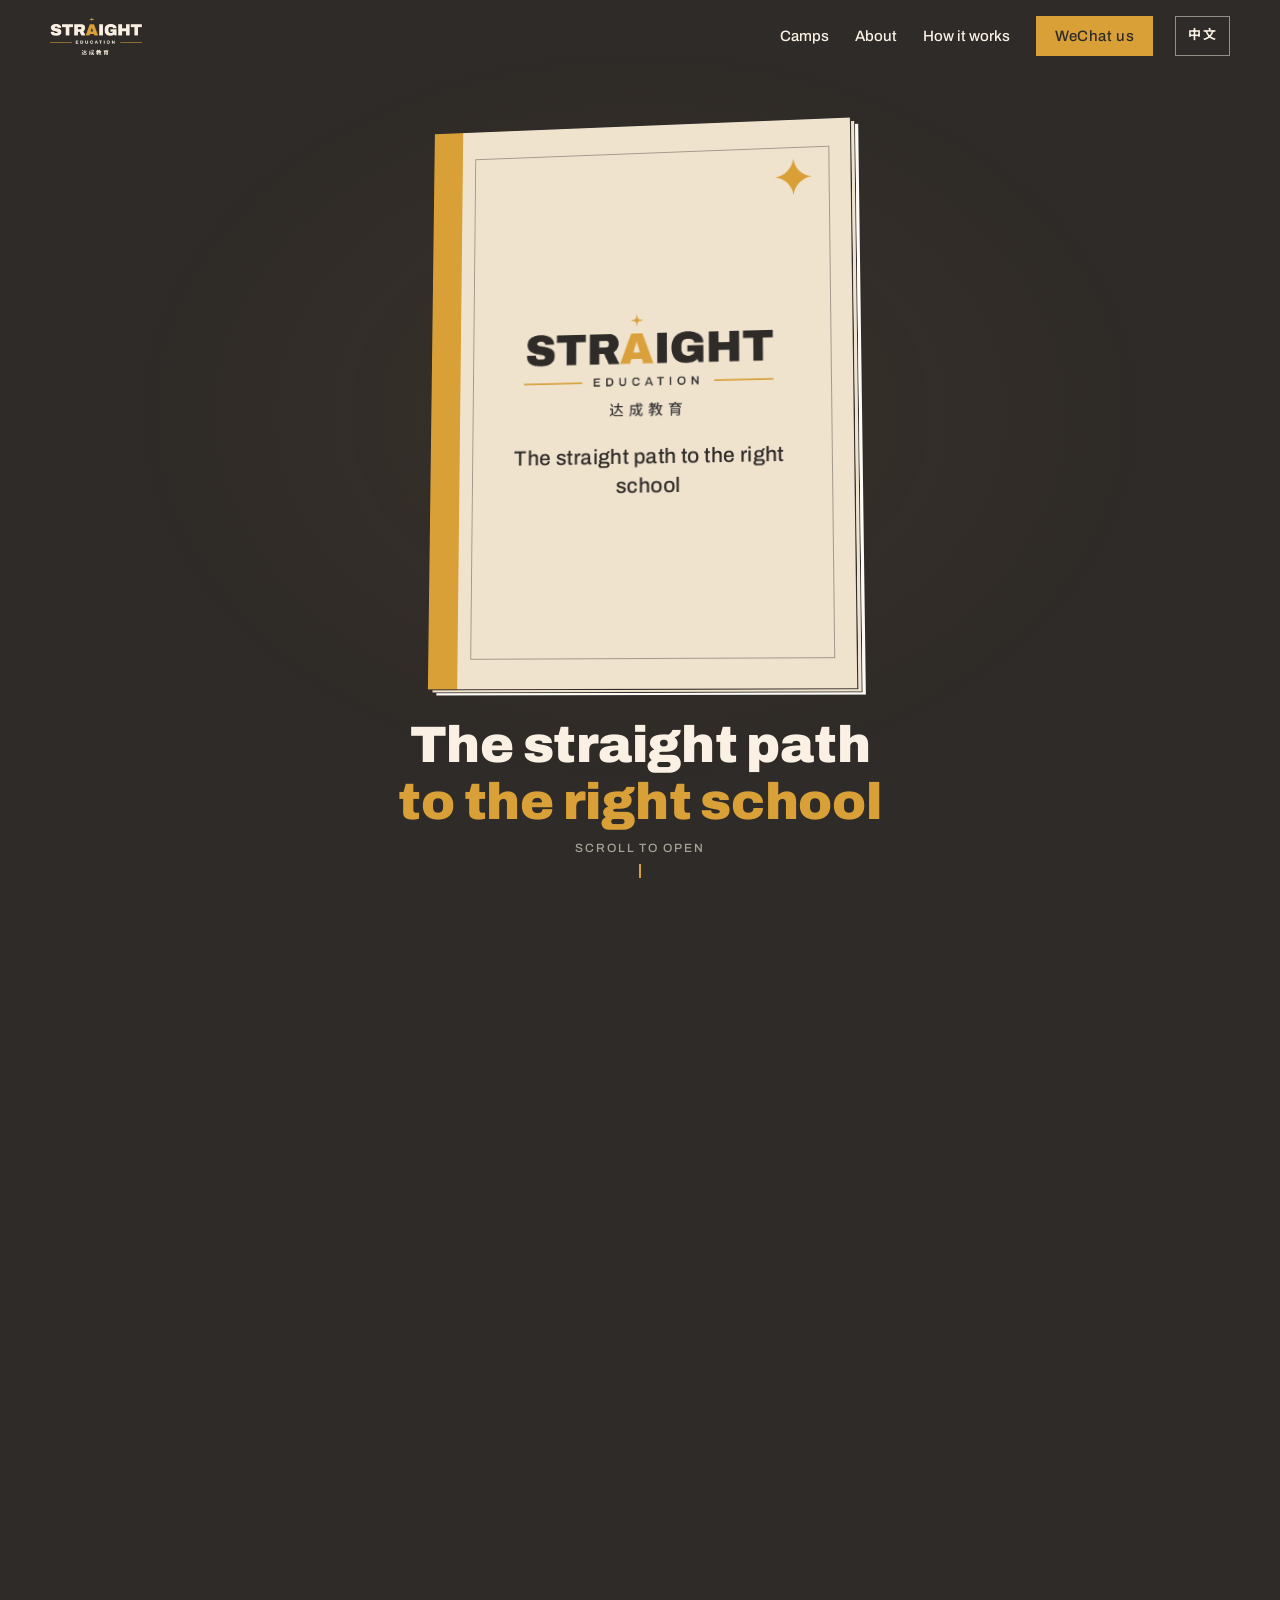
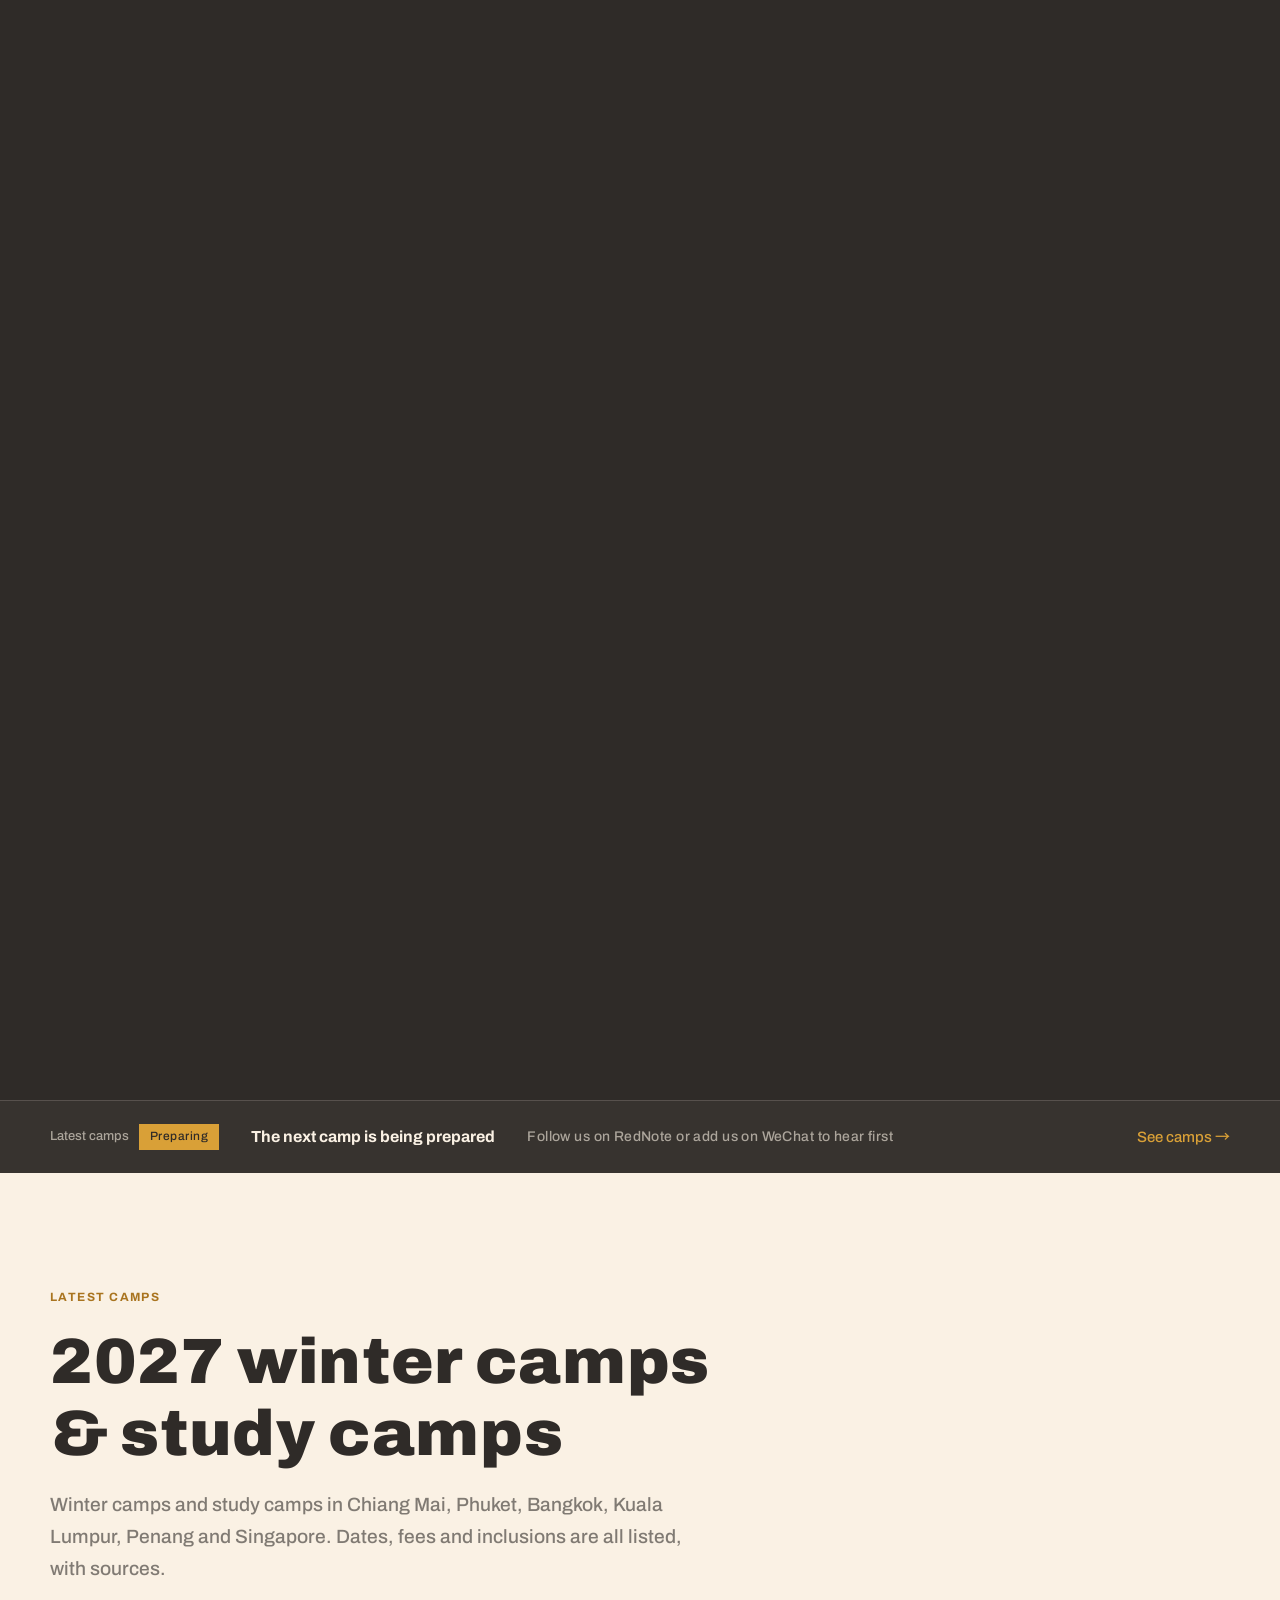
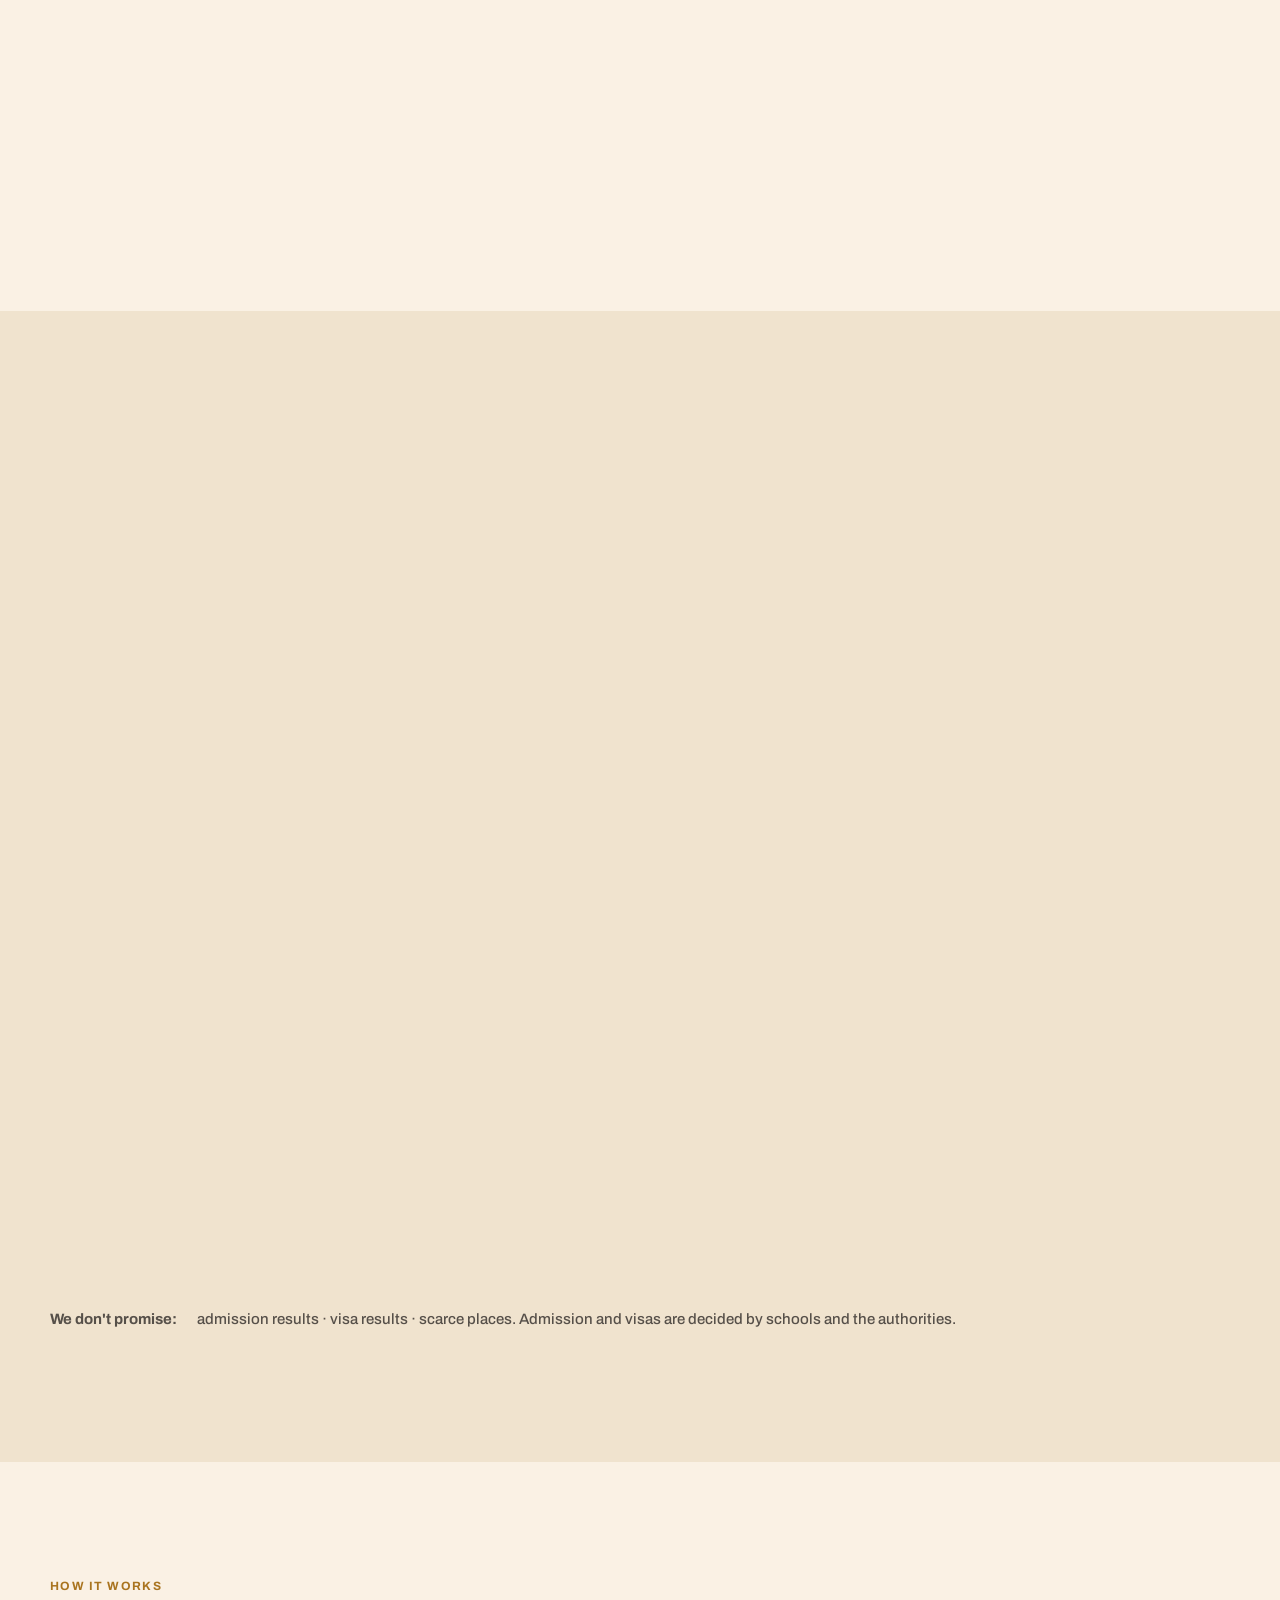
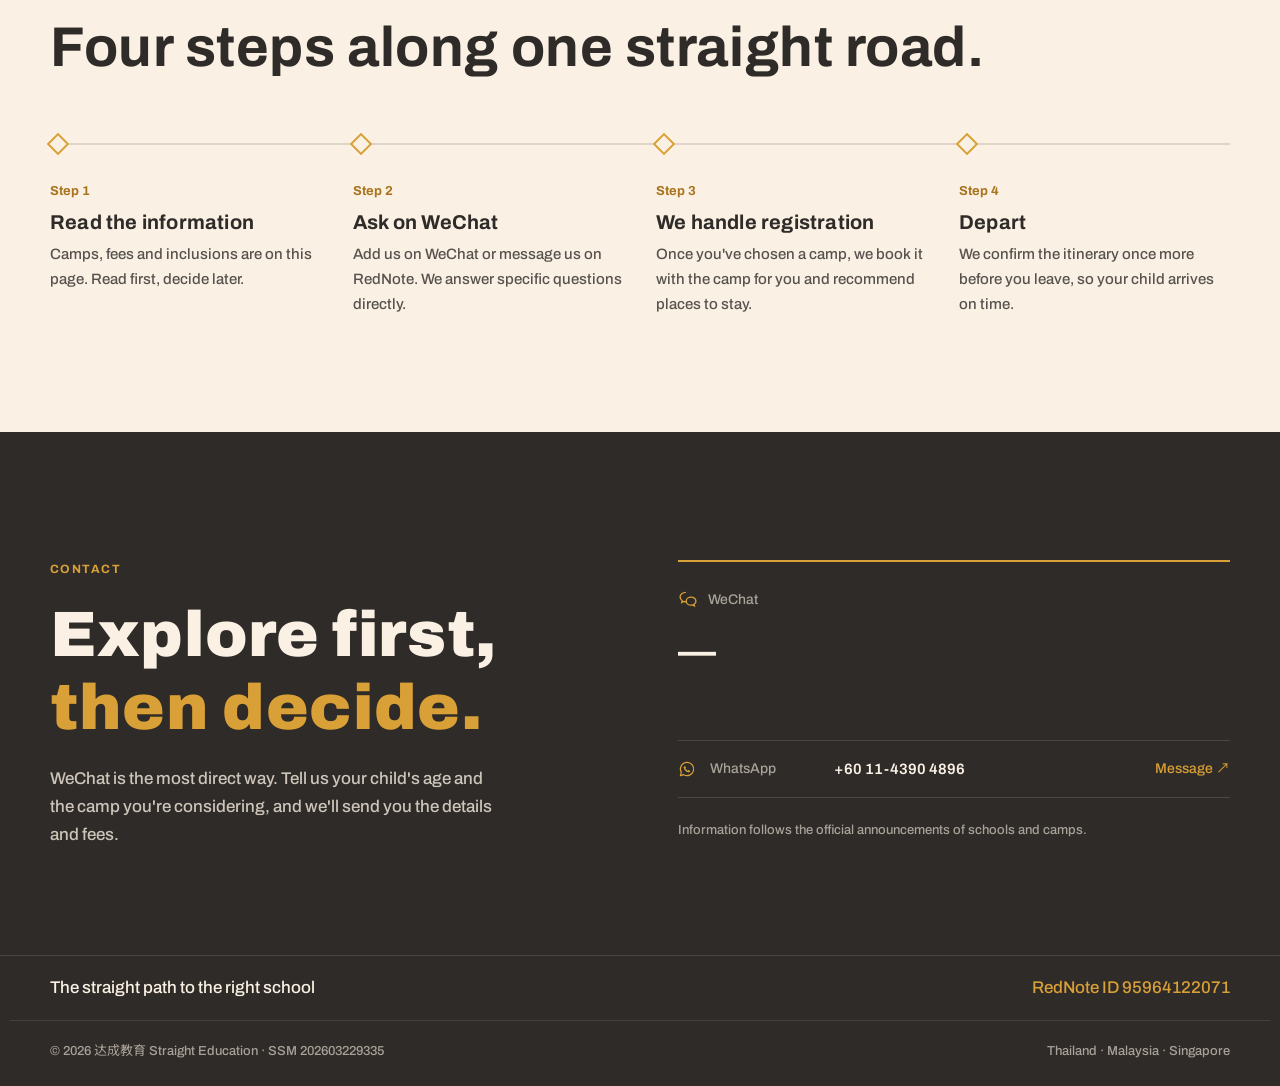
==== commit 671f426a: "Add files via upload" ====
--- a/en/index.html
+++ b/en/index.html
@@ -24,13 +24,17 @@
 <meta name="keywords" content="Straight Education,winter camp,study camp,Thailand winter camp,Malaysia study camp,Singapore study camp,Chiang Mai,Phuket,Bangkok,Kuala Lumpur,Penang,达成教育">
 <meta property="og:title" content="Straight Education · Winter &amp; Study Camps in Thailand, Malaysia &amp; Singapore">
 <meta property="og:description" content="The straight path to the right school. Winter camps, study camps and school information in Thailand, Malaysia and Singapore.">
-<meta property="og:image" content="https://straighteducation.com/assets/icon-light.png">
-<link rel="icon" href="/assets/favicon.png">
-<link rel="apple-touch-icon" href="/assets/apple-touch-icon.png">
+<meta property="og:image" content="https://straighteducation.com/assets/og-logo.png?v=1">
+<meta property="og:image:width" content="600">
+<meta property="og:image:height" content="600">
+<meta property="og:image:alt" content="达成教育 Straight Education">
+<meta name="twitter:image" content="https://straighteducation.com/assets/og-logo.png?v=1">
+<link rel="icon" href="/assets/favicon.png?v=2">
+<link rel="apple-touch-icon" href="/assets/apple-touch-icon.png?v=2">
 <link rel="stylesheet" href="/fonts/fonts.css">
 <!-- CJK web fonts load without blocking; phones fall back to PingFang / YaHei instantly (Google may be slow or blocked in mainland China) -->
 <link rel="stylesheet" href="https://fonts.googleapis.com/css2?family=Noto+Sans+SC:wght@400;500;700;900&family=Noto+Serif+SC:wght@600&display=swap" media="print" onload="this.media='all'">
-<link rel="stylesheet" href="/styles.css?v=202610281200">
+<link rel="stylesheet" href="/styles.css?v=202611141200">
 <style>
   :root { color-scheme: only light; }
   html.pre-en body { visibility: hidden; }
@@ -495,7 +499,7 @@
         <h2 class="split"><span class="ln"><span data-i18n="campsH2">2027 winter camps & study camps</span></span></h2>
         <p class="lede reveal" style="--d:.1s" data-i18n="campsLede">Winter camps and study camps in Chiang Mai, Phuket, Bangkok, Kuala Lumpur, Penang and Singapore. Dates, fees and inclusions are all listed, with sources.</p>
       </div>
-      <div id="campRoot"><!--SE-CAMPS--><ul class="seo-camps" data-static><li><strong>Traidhos Winter English Camp · Chiang Mai</strong> — Chiang Mai, Thailand · 2027-01-04 – 2027-01-29 · Ages 6–12 · THB 15,000 / session</li><li><strong>Dulwich College Bangkok × TEEMS Global Winter Camp · Bangkok</strong> — Bangkok, Thailand · 2027-01-04 – 2027-01-08 · Ages 4–12 (Reception – Year 7) · THB 19,500 / week (about ¥3,982)</li><li><strong>Chiang Mai Montessori Winter Camp · Chiang Mai</strong> — Hang Dong, Chiang Mai, Thailand · 2027-01-04 – 2027-02-26 · Ages 3–16 (groups: 3–6 / 7–9 / 10–16) · From THB 11,000 / week (early bird)</li><li><strong>Regent&#x27;s International School Bangkok Winter Camp · Bangkok</strong> — Bangkok, Thailand (boarding campus) · 2027-01-11 – 2027-02-19 · Ages 3–12 · From THB 23,920 / week (about ¥4,884, early bird)</li><li><strong>NES English Winter Camp · Chiang Mai</strong> — Chiang Mai, Thailand · 2027-01-18 – 2027-02-26 · Ages 4–15 (grouped by age) · From THB 5,999.99 / week</li><li><strong>Cedar International School Winter Camp · Chiang Mai</strong> — Chiang Mai, Thailand · 2027-01-18 – 2027-02-12 · Ages 6–18 (primary / secondary groups) · THB 10,000 / week (about ¥2,042, early bird)</li><li><strong>PGIS Phuket International School Winter Camp · Phuket</strong> — Phuket, Thailand · 2027-01-25 – 2027-02-12 · Main programme ages 6–8 (20 places); drop-in ages 3–5 (4 places) · From THB 18,000 / week (about ¥3,830, early bird)</li><li><strong>Chiang Mai Forest Camp · Chiang Mai</strong> — Chiang Mai, Thailand · 2027-01-25 – 2027-02-19 · Ages 4–13 (grouped by age and English level; ratio about 1:5–1:7) · From THB 19,790 / week</li><li><strong>SILK Kindergarten Winter Placement · Phuket</strong> — Phuket, Thailand (Laguna resort area) · Nursery + Kindergarten K1–K3 · From THB 5,750 / week</li><li><strong>Adscott International School Winter Camp · Malaysia</strong> — Malaysia · Adscott campus (on-campus boarding) · 2027-01-25 – 2027-02-03 · Ages 10–14 · RM 4,750 (early bird, paid by Oct 31), then RM 4,980</li><li><strong>Manchester Learning Centre (MLC) Winter Camp · Kuala Lumpur</strong> — Mont Kiara, Kuala Lumpur, Malaysia · 2026-12-14 · Boutique class 2–6 students / group class 8–15; adult and accompanying-parent classes (17+) also available · Group class from RM 2,680 for 2 weeks; boutique class from RM 4,380 for 2 weeks (early bird)</li><li><strong>California Language School Winter Camp · Kuala Lumpur</strong> — Kuala Lumpur, Malaysia · under the Petronas Twin Towers (city centre) · 2027-01-04 – 2027-02-26 · Classes for ages 6–12 and 13+ · Intensive English from USD 417 for 1 week; USD 1,295 for 1 month</li><li><strong>ERICAN English Intensive Winter Camp · Kuala Lumpur</strong> — Bukit Bintang, Kuala Lumpur, Malaysia · 2027-01-04 – 2027-02-26 · Ages 6–15 (Junior Explorers 6–11 / Future Leaders 12–15) · From USD 548.2 for 2 weeks (about ¥3,678)</li><li><strong>The Forest Penang Winter Camp · Penang</strong> — Penang, Malaysia · Placed by CEFR level (Foundation / Emerging / Progressive) · Tuition RM 950 / week (plus RM 120 book fee and RM 25 per lunch)</li><li><strong>BCIS Phuket International School Holiday Camp · Phuket</strong> — Phuket, Thailand · 2026-10-12 – 2027-04-23 · Multi-sport and specialist camps ages 6+ (beginner swimming ages 5–8) · Multi-sport camp THB 15,000 / week; specialist camp THB 6,000 / week</li><li><strong>HWA International School IB Winter Camp · Singapore</strong> — HWA International School, Singapore · 2027-01-04 – 2027-02-26 · Ages 6–17, Grades 1–11 · From S$1,490 for 1 week (about ¥7,800); from S$2,850 for 2 weeks (about ¥14,920)</li><li><strong>Cambright Language School · Kuala Lumpur</strong> — KLCC, Kuala Lumpur, Malaysia · Language courses (intensive English / speaking / IELTS), mainly for teenagers and adults · Intensive English RM 1,625 for 1 month; speaking RM 1,219 for 1 month</li><li><strong>BMIS Winter Camp 2027 · Bangkok</strong> — Bang Kapi, Bangkok, Thailand · BMIS International School · 2027-01-12 – 2027-02-19 · Ages 2–14 (Pre-Nursery – Year 9) · THB 13,900–15,900 per week (five-day week)</li><li><strong>First Steps International School Winter Camp · Bangkok</strong> — Sukhumvit 31, central Bangkok, Thailand · 2026-12-14 · About 2.5–12, in 4 age groups · THB 9,500 per week (member) · THB 10,500 per week (non-member)</li><li><strong>Teems ISP Activate December Day Camp · Malaysia</strong> — Malaysia · 7 campuses (including Ipoh, Tropicana Aman and Rawang) · 2026-12-14 – 2026-12-18 · Ages 5–14 (a Future Leader Camp for ages 12–16 at Tropicana Aman) · Tuition RM 1,100 per child</li><li><strong>Straits International School Penang Winter Exchange · Penang</strong> — Penang, Malaysia · Straits International School · Nursery to Year 8, up to about age 14 · From RM 2,800 for 10 days; from RM 4,390 for 20 days</li></ul><!--/SE-CAMPS--></div>
+      <div id="campRoot"><!--SE-CAMPS--><ul class="seo-camps" data-static><li><strong>Traidhos Winter English Camp · Chiang Mai</strong> — Chiang Mai, Thailand · 2027-01-04 – 2027-01-29 · Ages 6–12 · THB 15,000 / session</li><li><strong>Dulwich College Bangkok × TEEMS Global Winter Camp · Bangkok</strong> — Bangkok, Thailand · 2027-01-04 – 2027-01-08 · Ages 4–12 (Reception – Year 7) · THB 19,500 / week (about ¥3,982)</li><li><strong>Chiang Mai Montessori Winter Camp · Chiang Mai</strong> — Hang Dong, Chiang Mai, Thailand · 2027-01-04 – 2027-02-26 · Ages 3–16 (groups: 3–6 / 7–9 / 10–16) · From THB 11,000 / week (early bird)</li><li><strong>Regent&#x27;s International School Bangkok Winter Camp · Bangkok</strong> — Bangkok, Thailand (boarding campus) · 2027-01-11 – 2027-02-19 · Ages 3–12 · From THB 23,920 / week (about ¥4,884, early bird)</li><li><strong>NES English Winter Camp · Chiang Mai</strong> — Chiang Mai, Thailand · 2027-01-18 – 2027-02-26 · Ages 4–15 (grouped by age) · From THB 5,999.99 / week</li><li><strong>Cedar International School Winter Camp · Chiang Mai</strong> — Chiang Mai, Thailand · 2027-01-18 – 2027-02-12 · Ages 6–18 (primary / secondary groups) · THB 10,000 / week (about ¥2,042, early bird)</li><li><strong>PGIS Phuket International School Winter Camp · Phuket</strong> — Phuket, Thailand · 2027-01-25 – 2027-02-12 · Main programme ages 6–8 (20 places); drop-in ages 3–5 (4 places) · From THB 18,000 / week (about ¥3,830, early bird)</li><li><strong>Chiang Mai Forest Camp · Chiang Mai</strong> — Chiang Mai, Thailand · 2027-01-25 – 2027-02-19 · Ages 4–13 (grouped by age and English level; ratio about 1:5–1:7) · From THB 19,790 / week</li><li><strong>SILK Kindergarten Winter Placement · Phuket</strong> — Phuket, Thailand (Laguna resort area) · Nursery + Kindergarten K1–K3 · From THB 5,750 / week</li><li><strong>Adscott International School Winter Camp · Malaysia</strong> — Malaysia · Adscott campus (on-campus boarding) · 2027-01-25 – 2027-02-03 · Ages 10–14 · RM 4,750 (early bird, paid by Oct 31), then RM 4,980</li><li><strong>Manchester Learning Centre (MLC) Winter Camp · Kuala Lumpur</strong> — Mont Kiara, Kuala Lumpur, Malaysia · 2026-12-14 · Boutique class 2–6 students / group class 8–15; adult and accompanying-parent classes (17+) also available · Group class from RM 2,680 for 2 weeks; boutique class from RM 4,380 for 2 weeks (early bird)</li><li><strong>California Language School Winter Camp · Kuala Lumpur</strong> — Kuala Lumpur, Malaysia · under the Petronas Twin Towers (city centre) · 2027-01-04 – 2027-02-26 · Classes for ages 6–12 and 13+ · Intensive English from USD 417 for 1 week; USD 1,295 for 1 month</li><li><strong>ERICAN English Intensive Winter Camp · Kuala Lumpur</strong> — Bukit Bintang, Kuala Lumpur, Malaysia · 2027-01-04 – 2027-02-26 · Ages 6–15 (Junior Explorers 6–11 / Future Leaders 12–15) · From USD 548.2 for 2 weeks (about ¥3,678)</li><li><strong>The Forest Penang Winter Camp · Penang</strong> — Penang, Malaysia · Placed by CEFR level (Foundation / Emerging / Progressive) · Tuition RM 950 / week (plus RM 120 book fee and RM 25 per lunch)</li><li><strong>BCIS Phuket International School Holiday Camp · Phuket</strong> — Phuket, Thailand · 2026-10-12 – 2027-04-23 · Multi-sport and specialist camps ages 6+ (beginner swimming ages 5–8) · Multi-sport camp THB 15,000 / week; specialist camp THB 6,000 / week</li><li><strong>HWA International School IB Winter Camp · Singapore</strong> — HWA International School, Singapore · 2027-01-04 – 2027-02-26 · Ages 6–17, Grades 1–11 · From S$1,490 for 1 week (about ¥7,800); from S$2,850 for 2 weeks (about ¥14,920)</li><li><strong>Cambright Language School · Kuala Lumpur</strong> — KLCC, Kuala Lumpur, Malaysia · Language courses (intensive English / speaking / IELTS), mainly for teenagers and adults · Intensive English RM 1,625 for 1 month; speaking RM 1,219 for 1 month</li><li><strong>BMIS Winter Camp 2027 · Bangkok</strong> — Bang Kapi, Bangkok, Thailand · BMIS International School · 2027-01-12 – 2027-02-19 · Ages 2–14 (Pre-Nursery – Year 9) · THB 13,900–15,900 per week (five-day week)</li><li><strong>First Steps International School Winter Camp · Bangkok</strong> — Sukhumvit 31, central Bangkok, Thailand · 2026-12-14 · About 2.5–12, in 4 age groups · THB 9,500 per week (member) · THB 10,500 per week (non-member)</li><li><strong>Teems ISP Activate December Day Camp · Malaysia</strong> — Malaysia · 7 campuses (including Ipoh, Tropicana Aman and Rawang) · 2026-12-14 – 2026-12-18 · Ages 5–14 (a Future Leader Camp for ages 12–16 at Tropicana Aman) · Tuition RM 1,100 per child</li><li><strong>Straits International School Penang Winter Exchange · Penang</strong> — Penang, Malaysia · Straits International School · Nursery to Year 8, up to about age 14 · From RM 2,800 for 10 days; from RM 4,390 for 20 days</li><li><strong>Leaders Academy Winter Camp · Johor Bahru</strong> — Johor Bahru, Malaysia · Leaders Academy · 2026-12-07 – 2027-02-26 · Grade 1 to Grade 9 (age 7+ in 2027) · high-school students can join the IELTS / SAT bootcamp · From RM 2,582 per week (about ¥4,224)</li><li><strong>Sheffield Academy Winter Camp · Kuala Lumpur</strong> — Central Kuala Lumpur, Malaysia · Sheffield Academy · 2027-01-04 · Children&#x27;s class 5–14 · adult class 15 and over · Children from RM 2,500 for 1 week · adults from RM 2,100 for 1 week</li><li><strong>EISA Language Academy Winter Camp · Kuala Lumpur</strong> — Kuala Lumpur, Malaysia · EISA Language Academy · 2027-01-04 – 2027-02-26 · Foundation class · Teens class (placed after an entry test) · Foundation from RM 1,600 per week (early bird) · Teens from RM 1,900 per week (early bird)</li><li><strong>Bamboo Valley Christmas Camp · Phuket</strong> — Phuket, Thailand · Bamboo Valley International School · 2026-12-14 – 2026-12-25 · Mini camp 3–6 · Explorer camp 7–13 · Explorer THB 13,000–15,000 per week · Mini THB 11,000–13,000 per week</li><li><strong>Bamboo Valley Summer Camp 2027 · Phuket</strong> — Phuket, Thailand · Bamboo Valley International School · 2027-06-28 – 2027-08-13 · Mini camp 3–6 · Explorer camp 7–13 · Explorer THB 13,500–15,500 per week · Mini THB 11,500–13,500 per week</li></ul><!--/SE-CAMPS--></div>
     </div>
   </section>
 
@@ -592,8 +596,8 @@
   <div id="dlgBody"></div>
 </dialog>
 
-<script src="/i18n.js?v=202610281200"></script>
-<script src="/config.js?v=202610281200"></script>
-<script src="/main.js?v=202610281200"></script>
+<script src="/i18n.js?v=202611141200"></script>
+<script src="/config.js?v=202611141200"></script>
+<script src="/main.js?v=202611141200"></script>
 </body>
 </html>
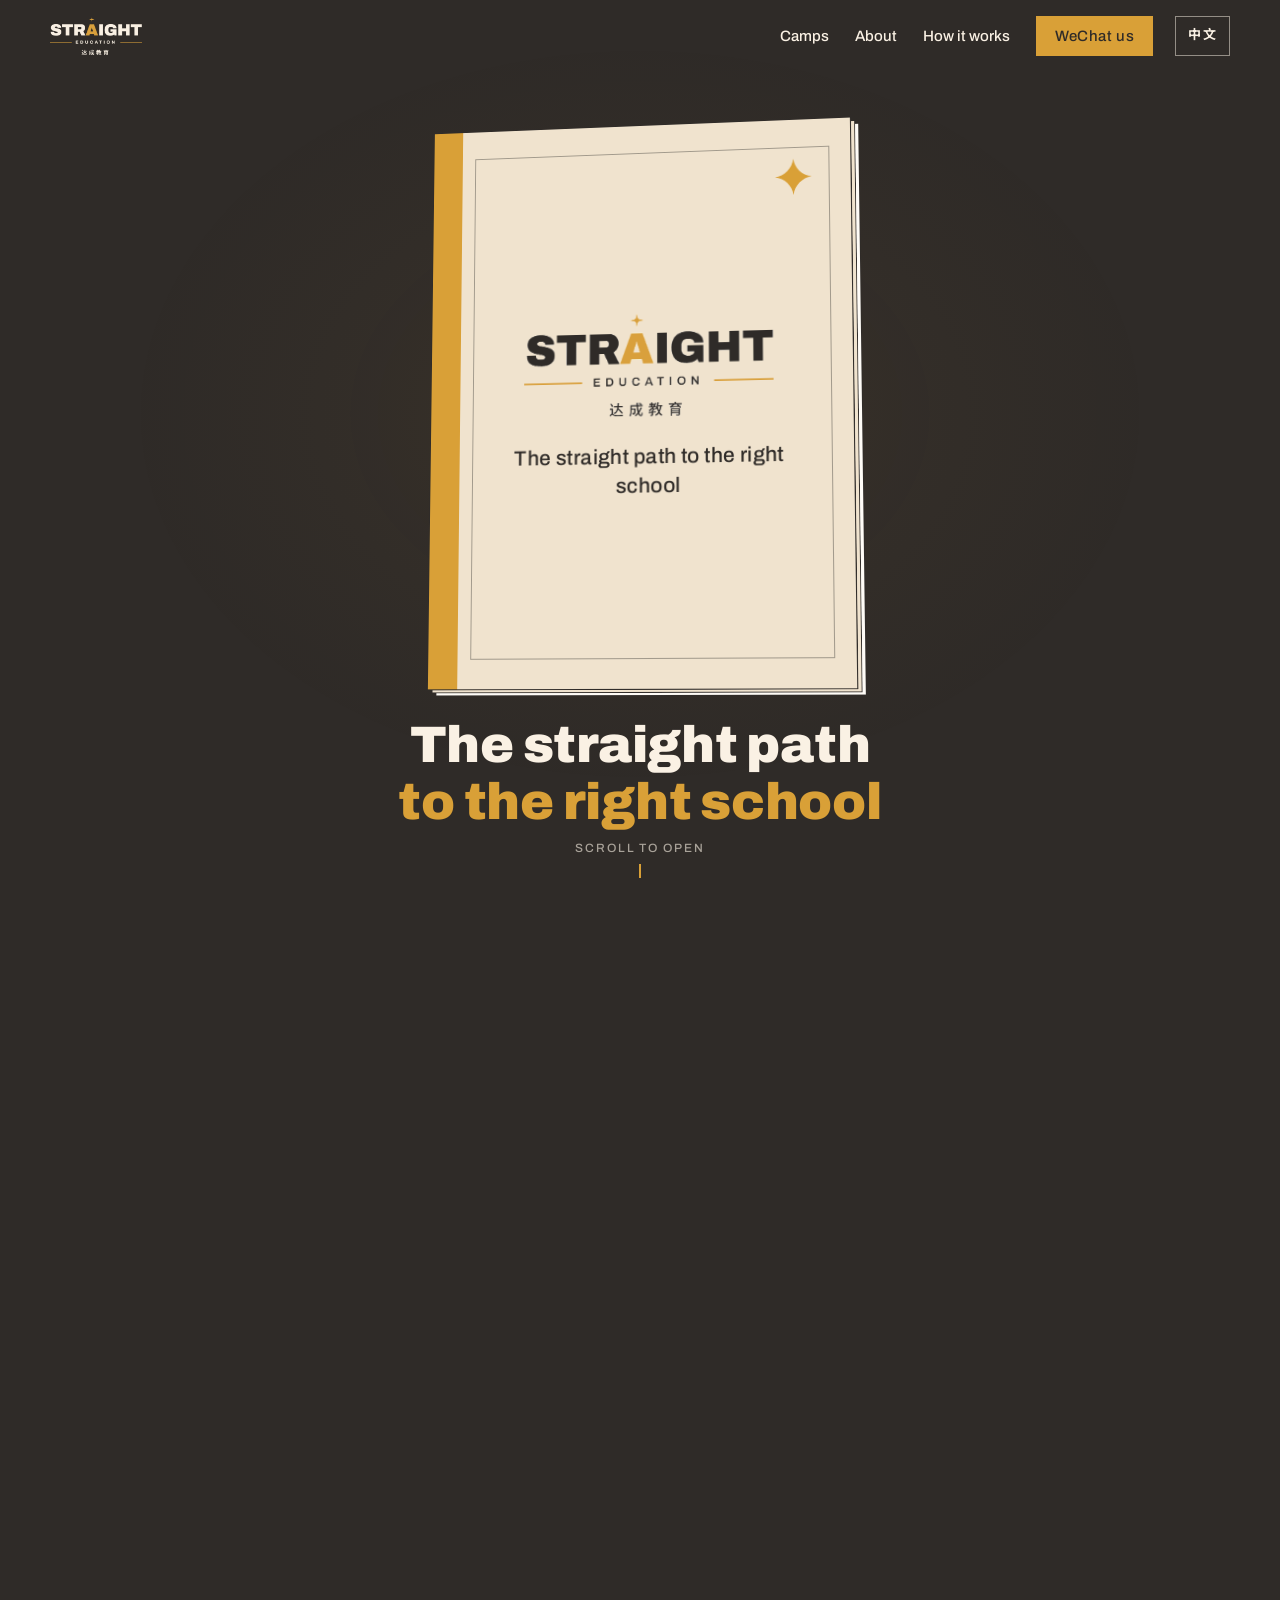
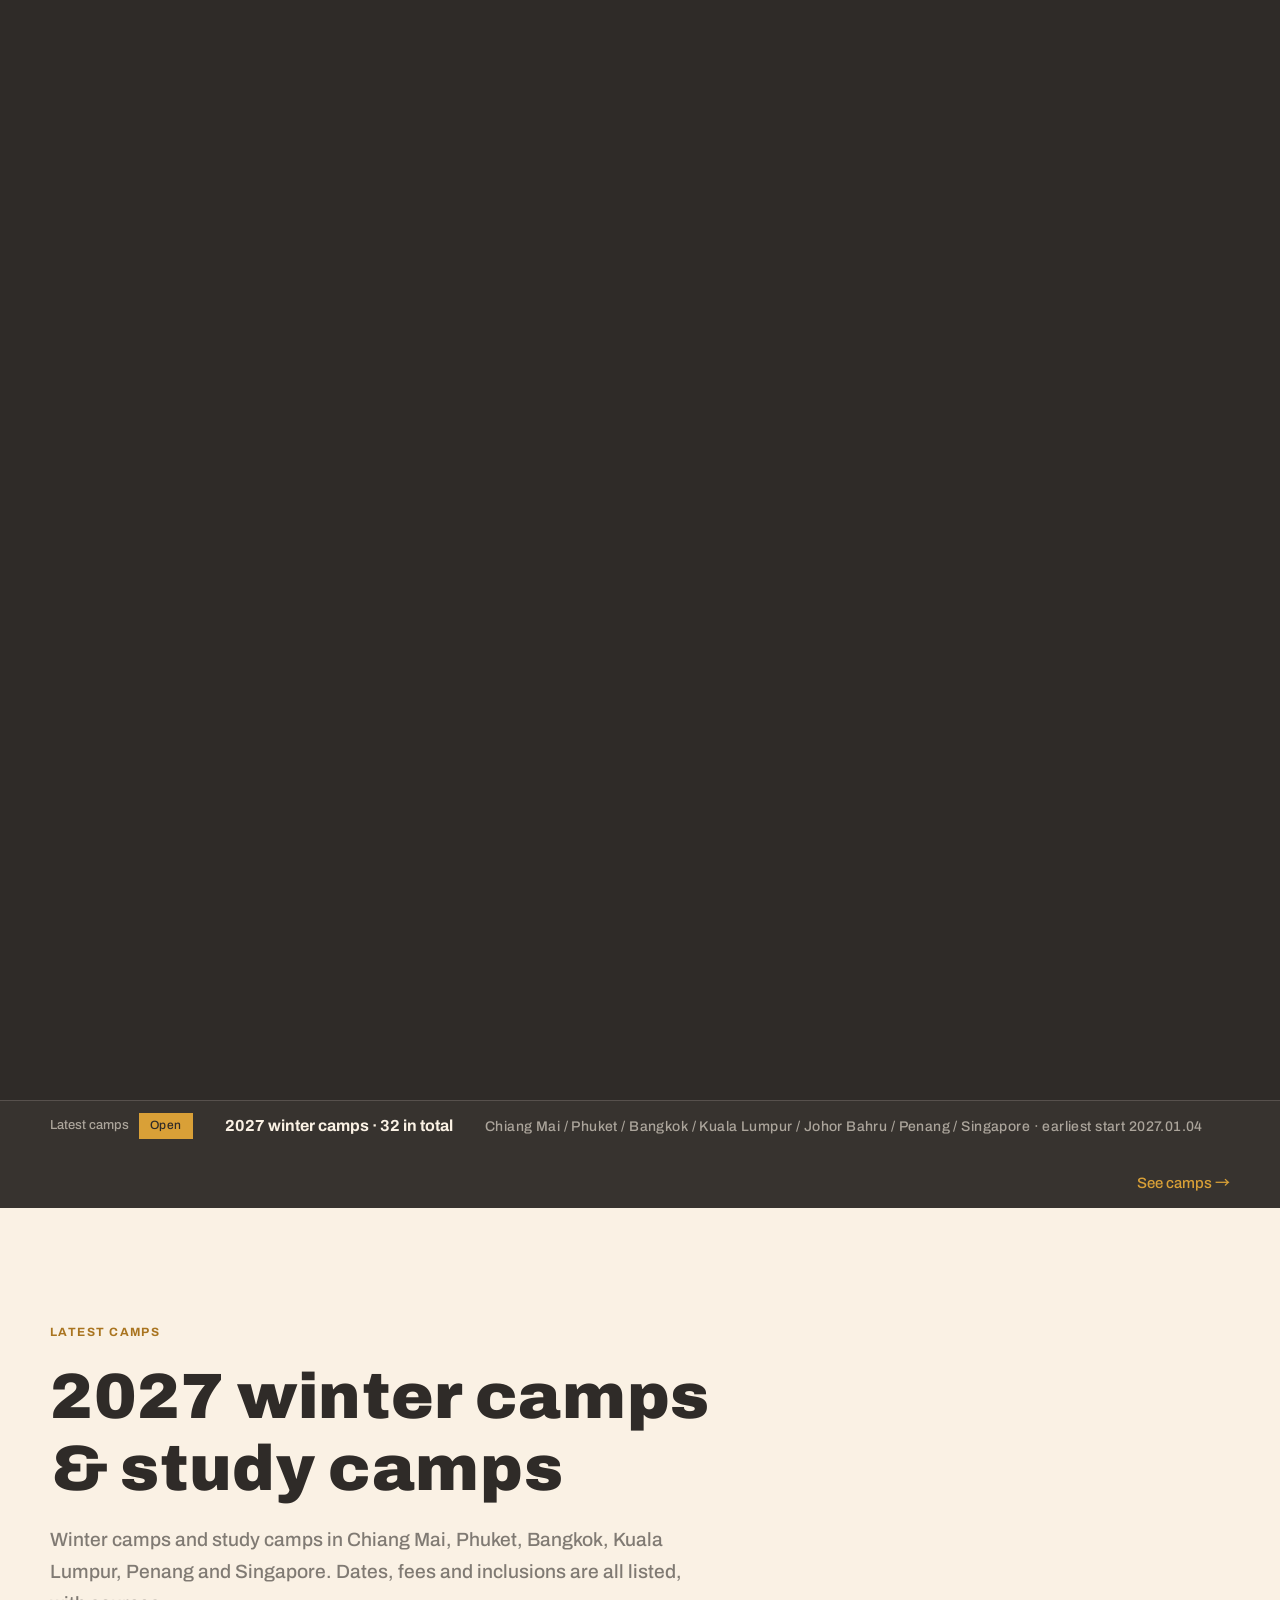
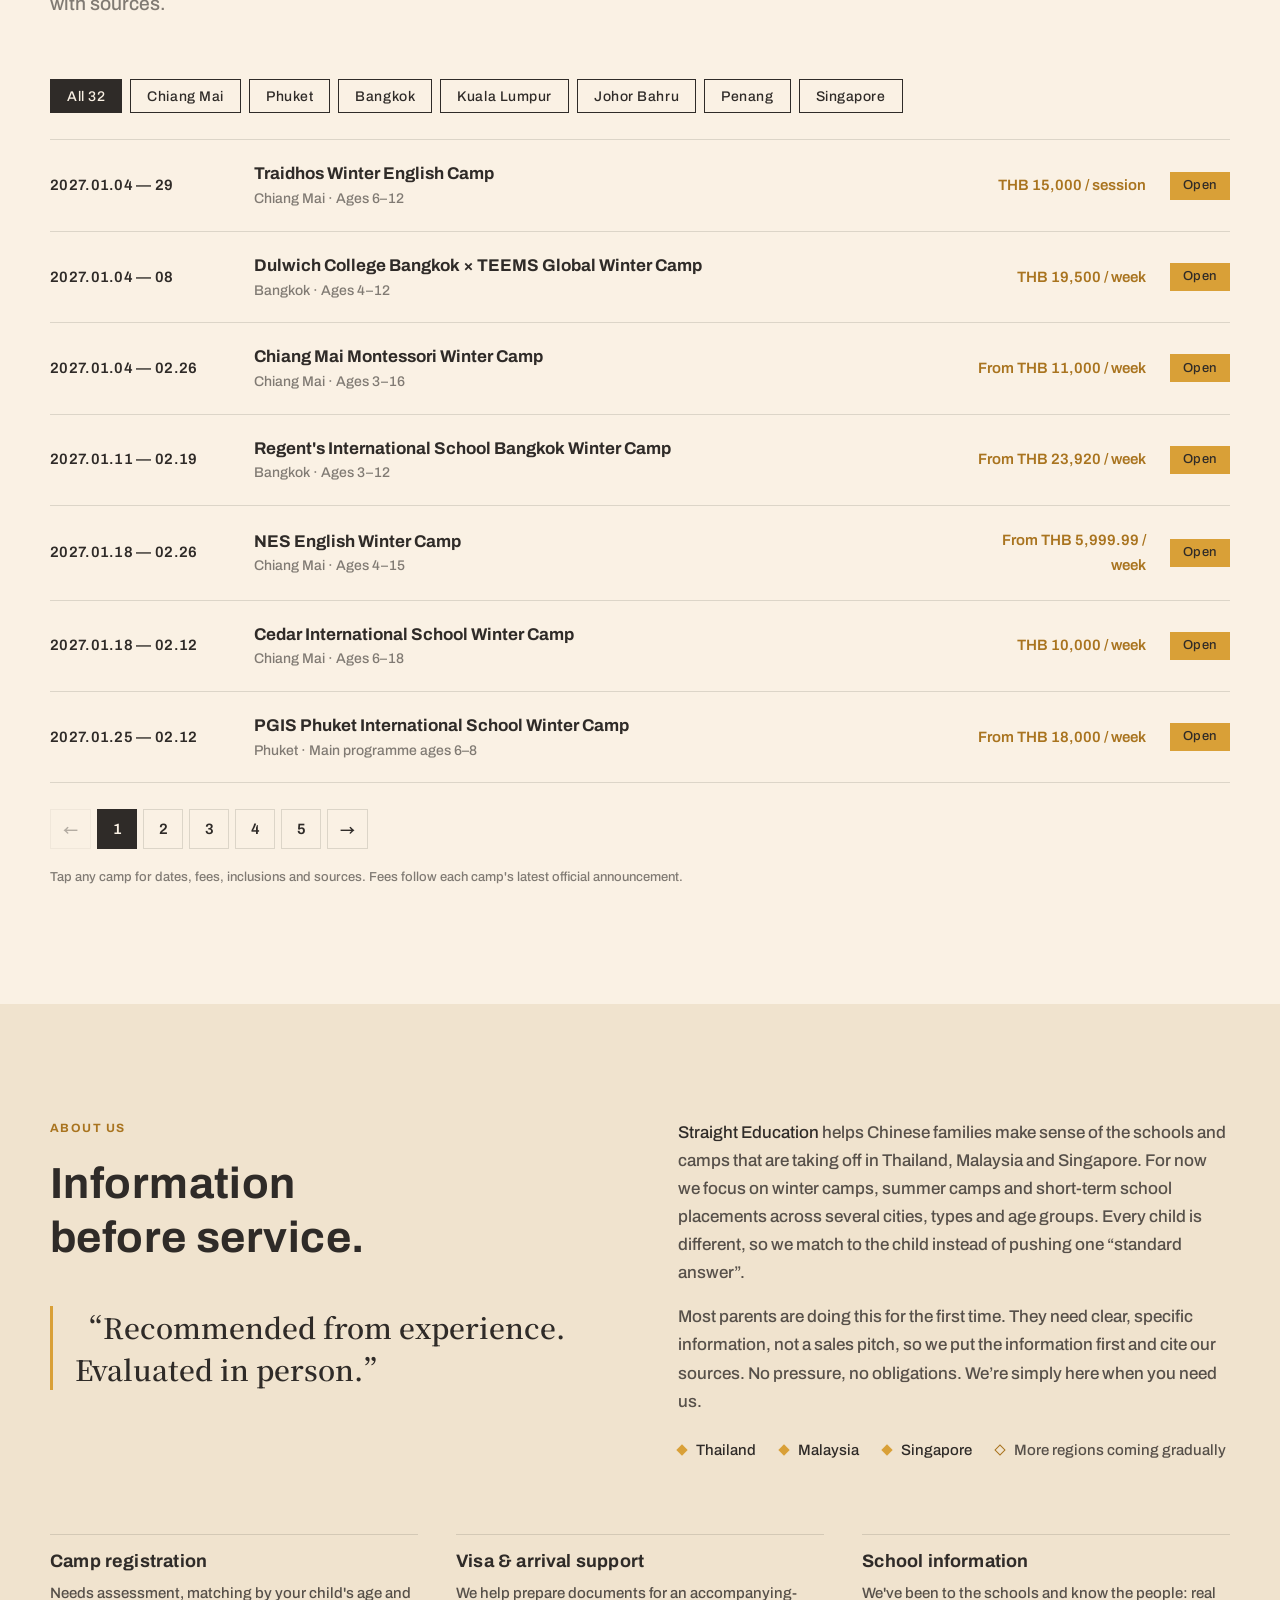
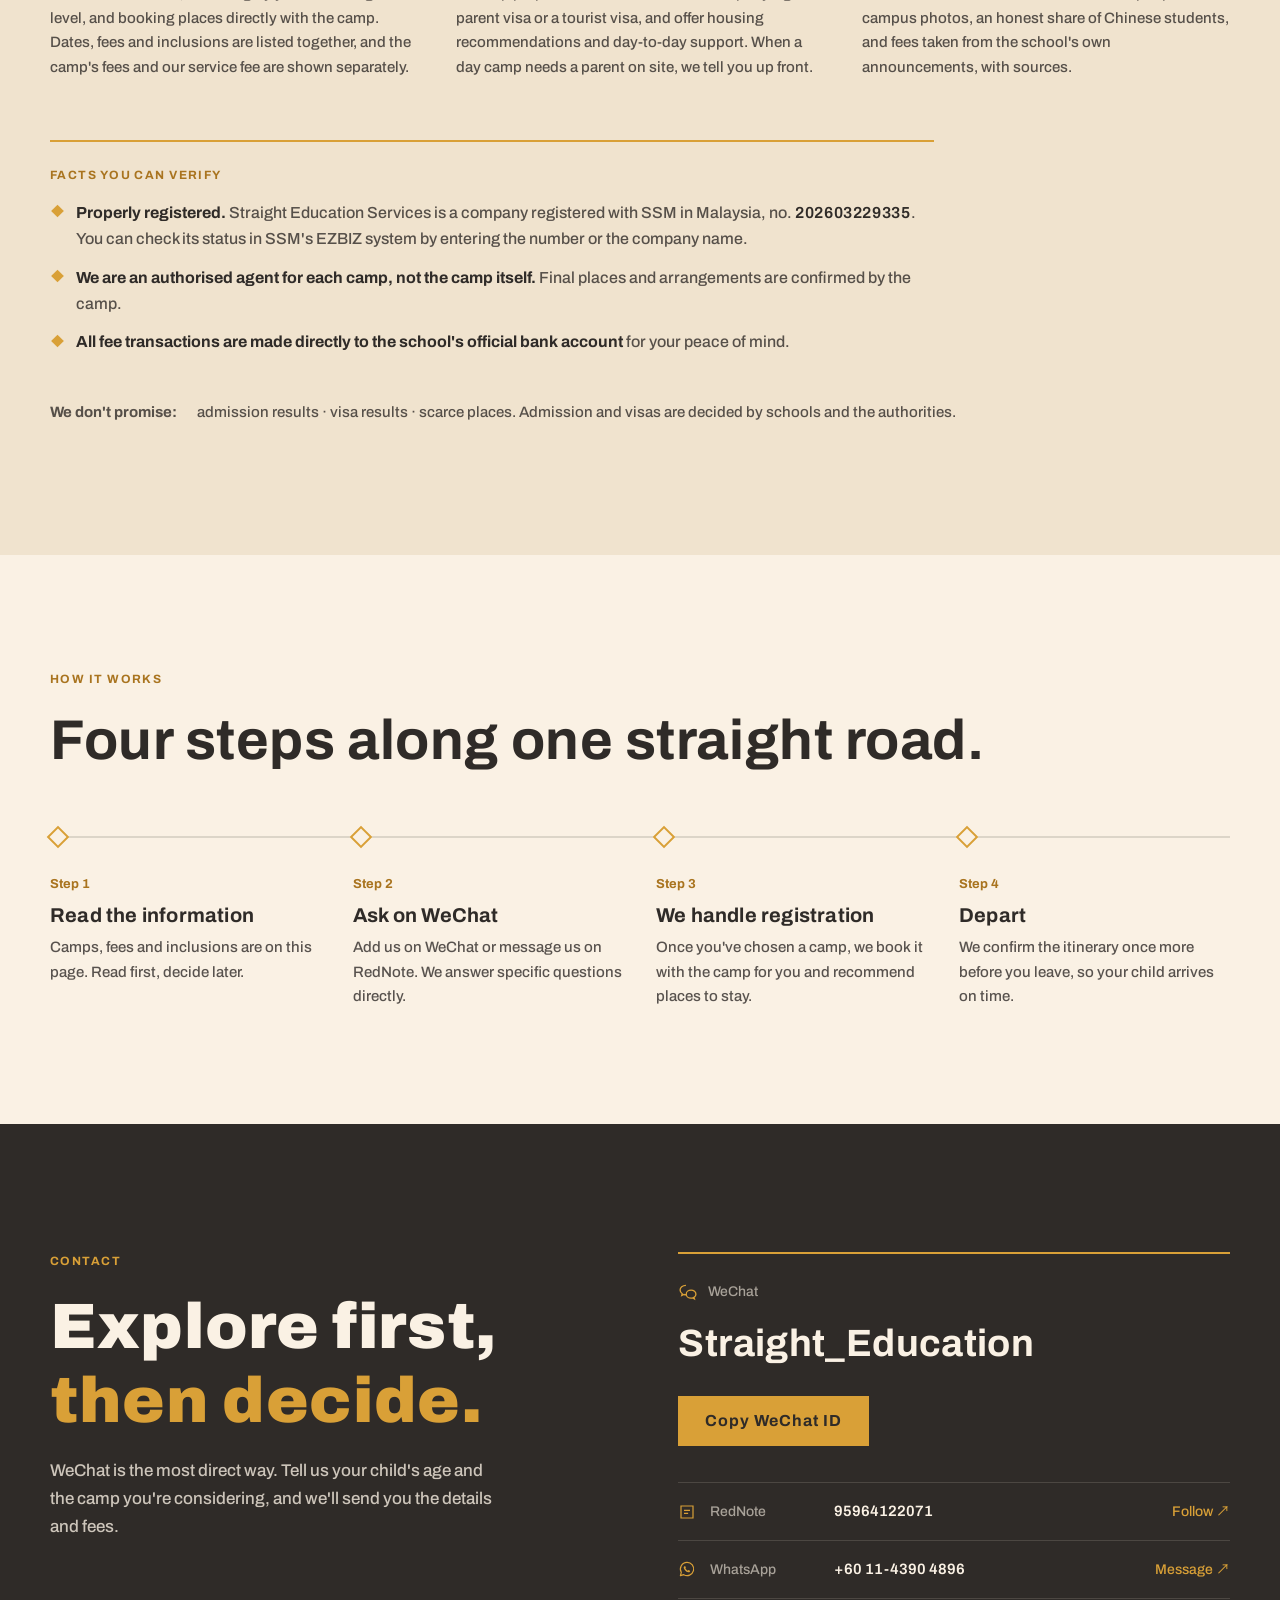
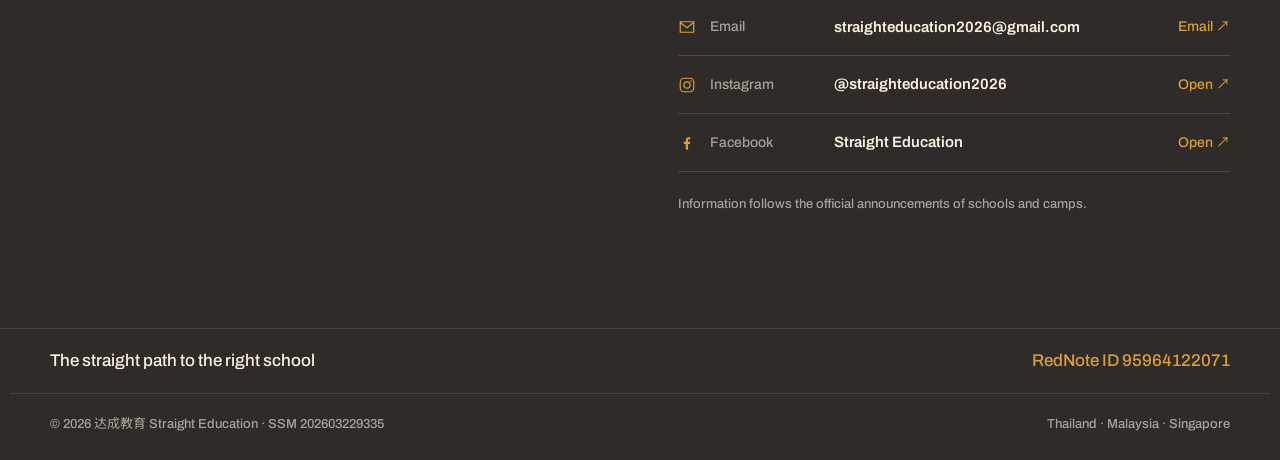
==== commit ea62f964: "Add files via upload" ====
--- a/en/index.html
+++ b/en/index.html
@@ -34,7 +34,7 @@
 <link rel="stylesheet" href="/fonts/fonts.css">
 <!-- CJK web fonts load without blocking; phones fall back to PingFang / YaHei instantly (Google may be slow or blocked in mainland China) -->
 <link rel="stylesheet" href="https://fonts.googleapis.com/css2?family=Noto+Sans+SC:wght@400;500;700;900&family=Noto+Serif+SC:wght@600&display=swap" media="print" onload="this.media='all'">
-<link rel="stylesheet" href="/styles.css?v=202611141200">
+<link rel="stylesheet" href="/styles.css?v=202611141800">
 <style>
   :root { color-scheme: only light; }
   html.pre-en body { visibility: hidden; }
@@ -499,7 +499,7 @@
         <h2 class="split"><span class="ln"><span data-i18n="campsH2">2027 winter camps & study camps</span></span></h2>
         <p class="lede reveal" style="--d:.1s" data-i18n="campsLede">Winter camps and study camps in Chiang Mai, Phuket, Bangkok, Kuala Lumpur, Penang and Singapore. Dates, fees and inclusions are all listed, with sources.</p>
       </div>
-      <div id="campRoot"><!--SE-CAMPS--><ul class="seo-camps" data-static><li><strong>Traidhos Winter English Camp · Chiang Mai</strong> — Chiang Mai, Thailand · 2027-01-04 – 2027-01-29 · Ages 6–12 · THB 15,000 / session</li><li><strong>Dulwich College Bangkok × TEEMS Global Winter Camp · Bangkok</strong> — Bangkok, Thailand · 2027-01-04 – 2027-01-08 · Ages 4–12 (Reception – Year 7) · THB 19,500 / week (about ¥3,982)</li><li><strong>Chiang Mai Montessori Winter Camp · Chiang Mai</strong> — Hang Dong, Chiang Mai, Thailand · 2027-01-04 – 2027-02-26 · Ages 3–16 (groups: 3–6 / 7–9 / 10–16) · From THB 11,000 / week (early bird)</li><li><strong>Regent&#x27;s International School Bangkok Winter Camp · Bangkok</strong> — Bangkok, Thailand (boarding campus) · 2027-01-11 – 2027-02-19 · Ages 3–12 · From THB 23,920 / week (about ¥4,884, early bird)</li><li><strong>NES English Winter Camp · Chiang Mai</strong> — Chiang Mai, Thailand · 2027-01-18 – 2027-02-26 · Ages 4–15 (grouped by age) · From THB 5,999.99 / week</li><li><strong>Cedar International School Winter Camp · Chiang Mai</strong> — Chiang Mai, Thailand · 2027-01-18 – 2027-02-12 · Ages 6–18 (primary / secondary groups) · THB 10,000 / week (about ¥2,042, early bird)</li><li><strong>PGIS Phuket International School Winter Camp · Phuket</strong> — Phuket, Thailand · 2027-01-25 – 2027-02-12 · Main programme ages 6–8 (20 places); drop-in ages 3–5 (4 places) · From THB 18,000 / week (about ¥3,830, early bird)</li><li><strong>Chiang Mai Forest Camp · Chiang Mai</strong> — Chiang Mai, Thailand · 2027-01-25 – 2027-02-19 · Ages 4–13 (grouped by age and English level; ratio about 1:5–1:7) · From THB 19,790 / week</li><li><strong>SILK Kindergarten Winter Placement · Phuket</strong> — Phuket, Thailand (Laguna resort area) · Nursery + Kindergarten K1–K3 · From THB 5,750 / week</li><li><strong>Adscott International School Winter Camp · Malaysia</strong> — Malaysia · Adscott campus (on-campus boarding) · 2027-01-25 – 2027-02-03 · Ages 10–14 · RM 4,750 (early bird, paid by Oct 31), then RM 4,980</li><li><strong>Manchester Learning Centre (MLC) Winter Camp · Kuala Lumpur</strong> — Mont Kiara, Kuala Lumpur, Malaysia · 2026-12-14 · Boutique class 2–6 students / group class 8–15; adult and accompanying-parent classes (17+) also available · Group class from RM 2,680 for 2 weeks; boutique class from RM 4,380 for 2 weeks (early bird)</li><li><strong>California Language School Winter Camp · Kuala Lumpur</strong> — Kuala Lumpur, Malaysia · under the Petronas Twin Towers (city centre) · 2027-01-04 – 2027-02-26 · Classes for ages 6–12 and 13+ · Intensive English from USD 417 for 1 week; USD 1,295 for 1 month</li><li><strong>ERICAN English Intensive Winter Camp · Kuala Lumpur</strong> — Bukit Bintang, Kuala Lumpur, Malaysia · 2027-01-04 – 2027-02-26 · Ages 6–15 (Junior Explorers 6–11 / Future Leaders 12–15) · From USD 548.2 for 2 weeks (about ¥3,678)</li><li><strong>The Forest Penang Winter Camp · Penang</strong> — Penang, Malaysia · Placed by CEFR level (Foundation / Emerging / Progressive) · Tuition RM 950 / week (plus RM 120 book fee and RM 25 per lunch)</li><li><strong>BCIS Phuket International School Holiday Camp · Phuket</strong> — Phuket, Thailand · 2026-10-12 – 2027-04-23 · Multi-sport and specialist camps ages 6+ (beginner swimming ages 5–8) · Multi-sport camp THB 15,000 / week; specialist camp THB 6,000 / week</li><li><strong>HWA International School IB Winter Camp · Singapore</strong> — HWA International School, Singapore · 2027-01-04 – 2027-02-26 · Ages 6–17, Grades 1–11 · From S$1,490 for 1 week (about ¥7,800); from S$2,850 for 2 weeks (about ¥14,920)</li><li><strong>Cambright Language School · Kuala Lumpur</strong> — KLCC, Kuala Lumpur, Malaysia · Language courses (intensive English / speaking / IELTS), mainly for teenagers and adults · Intensive English RM 1,625 for 1 month; speaking RM 1,219 for 1 month</li><li><strong>BMIS Winter Camp 2027 · Bangkok</strong> — Bang Kapi, Bangkok, Thailand · BMIS International School · 2027-01-12 – 2027-02-19 · Ages 2–14 (Pre-Nursery – Year 9) · THB 13,900–15,900 per week (five-day week)</li><li><strong>First Steps International School Winter Camp · Bangkok</strong> — Sukhumvit 31, central Bangkok, Thailand · 2026-12-14 · About 2.5–12, in 4 age groups · THB 9,500 per week (member) · THB 10,500 per week (non-member)</li><li><strong>Teems ISP Activate December Day Camp · Malaysia</strong> — Malaysia · 7 campuses (including Ipoh, Tropicana Aman and Rawang) · 2026-12-14 – 2026-12-18 · Ages 5–14 (a Future Leader Camp for ages 12–16 at Tropicana Aman) · Tuition RM 1,100 per child</li><li><strong>Straits International School Penang Winter Exchange · Penang</strong> — Penang, Malaysia · Straits International School · Nursery to Year 8, up to about age 14 · From RM 2,800 for 10 days; from RM 4,390 for 20 days</li><li><strong>Leaders Academy Winter Camp · Johor Bahru</strong> — Johor Bahru, Malaysia · Leaders Academy · 2026-12-07 – 2027-02-26 · Grade 1 to Grade 9 (age 7+ in 2027) · high-school students can join the IELTS / SAT bootcamp · From RM 2,582 per week (about ¥4,224)</li><li><strong>Sheffield Academy Winter Camp · Kuala Lumpur</strong> — Central Kuala Lumpur, Malaysia · Sheffield Academy · 2027-01-04 · Children&#x27;s class 5–14 · adult class 15 and over · Children from RM 2,500 for 1 week · adults from RM 2,100 for 1 week</li><li><strong>EISA Language Academy Winter Camp · Kuala Lumpur</strong> — Kuala Lumpur, Malaysia · EISA Language Academy · 2027-01-04 – 2027-02-26 · Foundation class · Teens class (placed after an entry test) · Foundation from RM 1,600 per week (early bird) · Teens from RM 1,900 per week (early bird)</li><li><strong>Bamboo Valley Christmas Camp · Phuket</strong> — Phuket, Thailand · Bamboo Valley International School · 2026-12-14 – 2026-12-25 · Mini camp 3–6 · Explorer camp 7–13 · Explorer THB 13,000–15,000 per week · Mini THB 11,000–13,000 per week</li><li><strong>Bamboo Valley Summer Camp 2027 · Phuket</strong> — Phuket, Thailand · Bamboo Valley International School · 2027-06-28 – 2027-08-13 · Mini camp 3–6 · Explorer camp 7–13 · Explorer THB 13,500–15,500 per week · Mini THB 11,500–13,500 per week</li></ul><!--/SE-CAMPS--></div>
+      <div id="campRoot"><!--SE-CAMPS--><ul class="seo-camps" data-static><li><strong>Traidhos Winter English Camp · Chiang Mai</strong> — Chiang Mai, Thailand · 2027-01-04 – 2027-01-29 · Ages 6–12 · THB 15,000 / session</li><li><strong>Dulwich College Bangkok × TEEMS Global Winter Camp · Bangkok</strong> — Bangkok, Thailand · 2027-01-04 – 2027-01-08 · Ages 4–12 (Reception – Year 7) · THB 19,500 / week (about ¥3,982)</li><li><strong>Chiang Mai Montessori Winter Camp · Chiang Mai</strong> — Hang Dong, Chiang Mai, Thailand · 2027-01-04 – 2027-02-26 · Ages 3–16 (groups: 3–6 / 7–9 / 10–16) · From THB 11,000 / week (early bird)</li><li><strong>Regent&#x27;s International School Bangkok Winter Camp · Bangkok</strong> — Bangkok, Thailand (boarding campus) · 2027-01-11 – 2027-02-19 · Ages 3–12 · From THB 23,920 / week (about ¥4,884, early bird)</li><li><strong>NES English Winter Camp · Chiang Mai</strong> — Chiang Mai, Thailand · 2027-01-18 – 2027-02-26 · Ages 4–15 (grouped by age) · From THB 5,999.99 / week</li><li><strong>Cedar International School Winter Camp · Chiang Mai</strong> — Chiang Mai, Thailand · 2027-01-18 – 2027-02-12 · Ages 6–18 (primary / secondary groups) · THB 10,000 / week (about ¥2,042, early bird)</li><li><strong>PGIS Phuket International School Winter Camp · Phuket</strong> — Phuket, Thailand · 2027-01-25 – 2027-02-12 · Main programme ages 6–8 (20 places); drop-in ages 3–5 (4 places) · From THB 18,000 / week (about ¥3,830, early bird)</li><li><strong>Chiang Mai Forest Camp · Chiang Mai</strong> — Chiang Mai, Thailand · 2027-01-25 – 2027-02-19 · Ages 4–13 (grouped by age and English level; ratio about 1:5–1:7) · From THB 19,790 / week</li><li><strong>SILK Kindergarten Winter Placement · Phuket</strong> — Phuket, Thailand (Laguna resort area) · Nursery + Kindergarten K1–K3 · From THB 5,750 / week</li><li><strong>Adscott International School Winter Camp · Malaysia</strong> — Malaysia · Adscott campus (on-campus boarding) · 2027-01-25 – 2027-02-03 · Ages 10–14 · RM 4,750 (early bird, paid by Oct 31), then RM 4,980</li><li><strong>Manchester Learning Centre (MLC) Winter Camp · Kuala Lumpur</strong> — Mont Kiara, Kuala Lumpur, Malaysia · 2026-12-14 · Boutique class 2–6 students / group class 8–15; adult and accompanying-parent classes (17+) also available · Group class from RM 2,680 for 2 weeks; boutique class from RM 4,380 for 2 weeks (early bird)</li><li><strong>California Language School Winter Camp · Kuala Lumpur</strong> — Kuala Lumpur, Malaysia · under the Petronas Twin Towers (city centre) · 2027-01-04 – 2027-02-26 · Classes for ages 6–12 and 13+ · Intensive English from USD 417 for 1 week; USD 1,295 for 1 month</li><li><strong>ERICAN English Intensive Winter Camp · Kuala Lumpur</strong> — Bukit Bintang, Kuala Lumpur, Malaysia · 2027-01-04 – 2027-02-26 · Ages 6–15 (Junior Explorers 6–11 / Future Leaders 12–15) · From USD 548.2 for 2 weeks (about ¥3,678)</li><li><strong>The Forest Penang Winter Camp · Penang</strong> — Penang, Malaysia · Placed by CEFR level (Foundation / Emerging / Progressive) · Tuition RM 950 / week (plus RM 120 book fee and RM 25 per lunch)</li><li><strong>BCIS Phuket International School Holiday Camp · Phuket</strong> — Phuket, Thailand · 2026-10-12 – 2027-04-23 · Multi-sport and specialist camps ages 6+ (beginner swimming ages 5–8) · Multi-sport camp THB 15,000 / week; specialist camp THB 6,000 / week</li><li><strong>HWA International School IB Winter Camp · Singapore</strong> — HWA International School, Singapore · 2027-01-04 – 2027-02-26 · Ages 6–17, Grades 1–11 · From S$1,490 for 1 week (about ¥7,800); from S$2,850 for 2 weeks (about ¥14,920)</li><li><strong>Cambright Language School · Kuala Lumpur</strong> — KLCC, Kuala Lumpur, Malaysia · Language courses (intensive English / speaking / IELTS), mainly for teenagers and adults · Intensive English RM 1,625 for 1 month; speaking RM 1,219 for 1 month</li><li><strong>BMIS Winter Camp 2027 · Bangkok</strong> — Bang Kapi, Bangkok, Thailand · BMIS International School · 2027-01-12 – 2027-02-19 · Ages 2–14 (Pre-Nursery – Year 9) · THB 13,900–15,900 per week (five-day week)</li><li><strong>First Steps International School Winter Camp · Bangkok</strong> — Sukhumvit 31, central Bangkok, Thailand · 2026-12-14 · About 2.5–12, in 4 age groups · THB 9,500 per week (member) · THB 10,500 per week (non-member)</li><li><strong>Teems ISP Activate December Day Camp · Malaysia</strong> — Malaysia · 7 campuses (including Ipoh, Tropicana Aman and Rawang) · 2026-12-14 – 2026-12-18 · Ages 5–14 (a Future Leader Camp for ages 12–16 at Tropicana Aman) · Tuition RM 1,100 per child</li><li><strong>Straits International School Penang Winter Exchange · Penang</strong> — Penang, Malaysia · Straits International School · Nursery to Year 8, up to about age 14 · From RM 2,800 for 10 days; from RM 4,390 for 20 days</li><li><strong>Leaders Academy Winter Camp · Johor Bahru</strong> — Johor Bahru, Malaysia · Leaders Academy · 2026-12-07 – 2027-02-26 · Grade 1 to Grade 9 (age 7+ in 2027) · high-school students can join the IELTS / SAT bootcamp · From RM 2,582 per week (about ¥4,224)</li><li><strong>Sheffield Academy Winter Camp · Kuala Lumpur</strong> — Central Kuala Lumpur, Malaysia · Sheffield Academy · 2027-01-04 · Children&#x27;s class 5–14 · adult class 15 and over · Children from RM 2,500 for 1 week · adults from RM 2,100 for 1 week</li><li><strong>EISA Language Academy Winter Camp · Kuala Lumpur</strong> — Kuala Lumpur, Malaysia · EISA Language Academy · 2027-01-04 – 2027-02-26 · Foundation class · Teens class (placed after an entry test) · Foundation from RM 1,600 per week (early bird) · Teens from RM 1,900 per week (early bird)</li><li><strong>Bamboo Valley Christmas Camp · Phuket</strong> — Phuket, Thailand · Bamboo Valley International School · 2026-12-14 – 2026-12-25 · Mini camp 3–6 · Explorer camp 7–13 · Explorer THB 13,000–15,000 per week · Mini THB 11,000–13,000 per week</li><li><strong>Bamboo Valley Summer Camp 2027 · Phuket</strong> — Phuket, Thailand · Bamboo Valley International School · 2027-06-28 – 2027-08-13 · Mini camp 3–6 · Explorer camp 7–13 · Explorer THB 13,500–15,500 per week · Mini THB 11,500–13,500 per week</li><li><strong>Wells International School Short-Term Placement · Bangkok</strong> — Bangkok, Thailand · Wells International School (4 campuses) · Kindergarten about 3–5 · primary about 6–11 · secondary about 12+ · 2 weeks: kindergarten THB 30,000 · primary 32,000 · secondary 34,000 (about ¥6,000–6,800)</li><li><strong>ISP Phuket International School Placement · Phuket</strong> — Phuket, Thailand · ISP International School · Cambridge curriculum, Nursery to Year 9 (year group by date of birth) · Monthly tuition THB 17,120–26,480</li><li><strong>Little Lions International Kindergarten Placement · Phuket</strong> — Phuket, Thailand · Little Lions International Kindergarten · Ages 2–6, in 5 classes by age · THB 45,000 per month (about ¥8,946) · THB 2,500 per day (about ¥497)</li><li><strong>Oak Meadow International School Short-Term Placement · Phuket</strong> — Phuket, Thailand · Oak Meadow International School · Kindergarten, primary, middle and high school · From THB 19,000 for 1 week; THB 45,000–60,000 for 4 weeks (about ¥3,750–11,840)</li><li><strong>Sheffield Academy Long-Term English Courses · Kuala Lumpur</strong> — Central Kuala Lumpur, Malaysia · Sheffield Academy · Intensive general English · Academic English (EAP) · IELTS preparation · one-to-one tutoring · 1 month RM 3,400 · 3 months RM 9,200 · 6 months RM 21,100 · 12 months RM 39,000</li><li><strong>EISA Online English Courses · Malaysia</strong> — Online · EISA English Academy, Malaysia · Adults (14+) · teens · IELTS sprint · RM 55–150 per person per lesson (by class type and size)</li></ul><!--/SE-CAMPS--></div>
     </div>
   </section>
 
@@ -596,8 +596,8 @@
   <div id="dlgBody"></div>
 </dialog>
 
-<script src="/i18n.js?v=202611141200"></script>
-<script src="/config.js?v=202611141200"></script>
-<script src="/main.js?v=202611141200"></script>
+<script src="/i18n.js?v=202611141800"></script>
+<script src="/config.js?v=202611141800"></script>
+<script src="/main.js?v=202611141800"></script>
 </body>
 </html>
